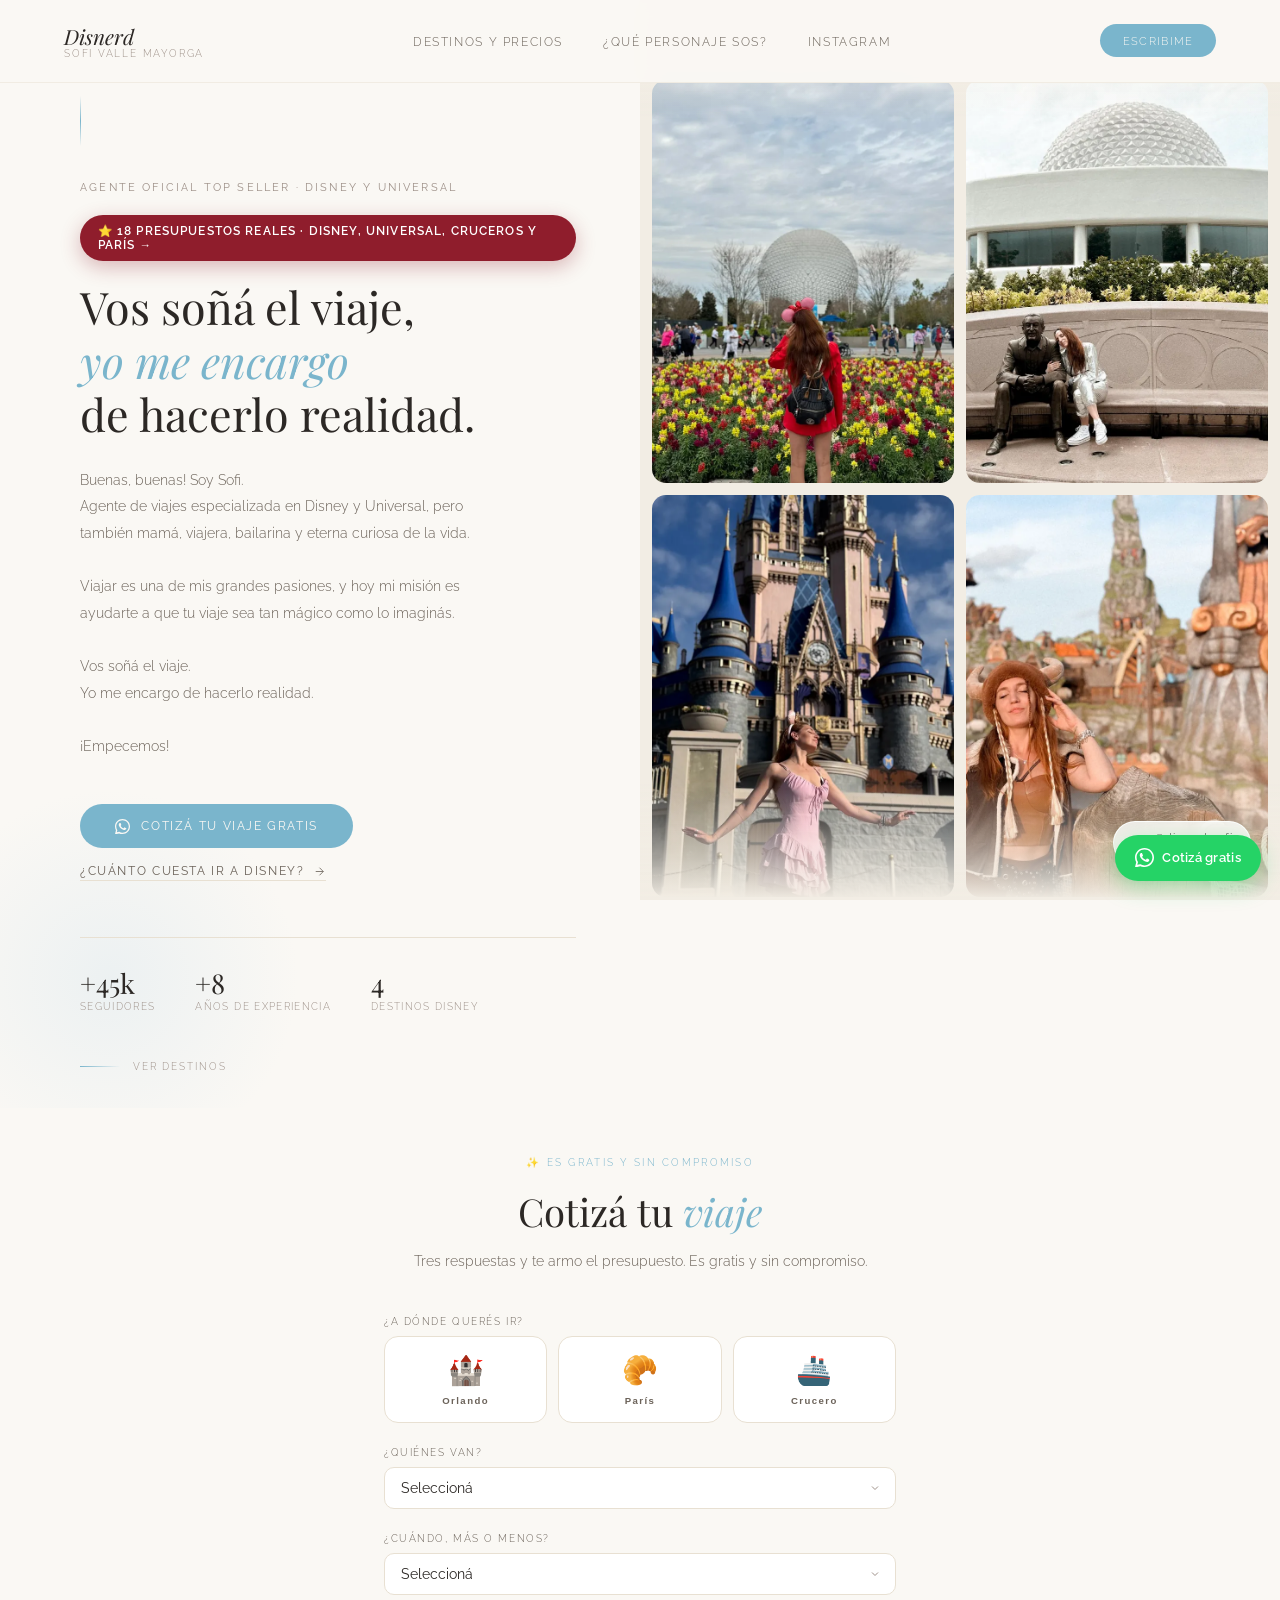
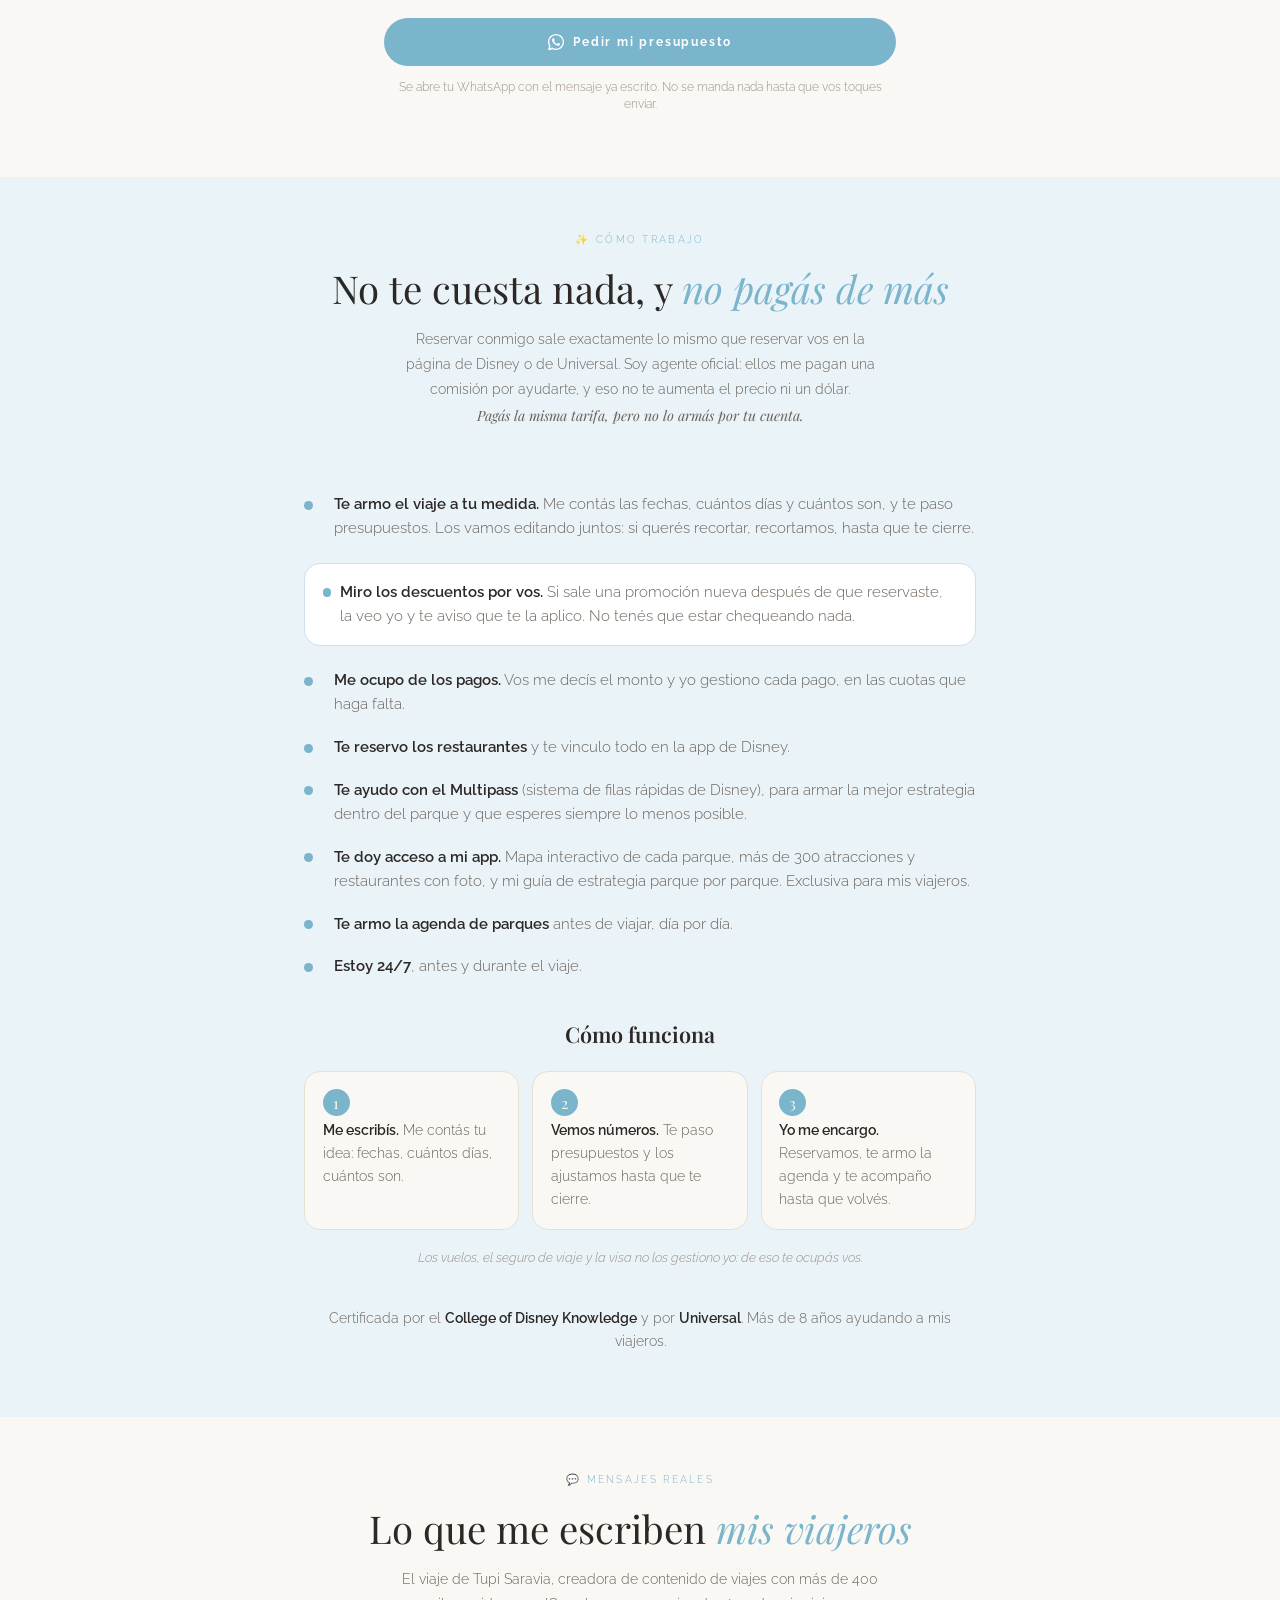
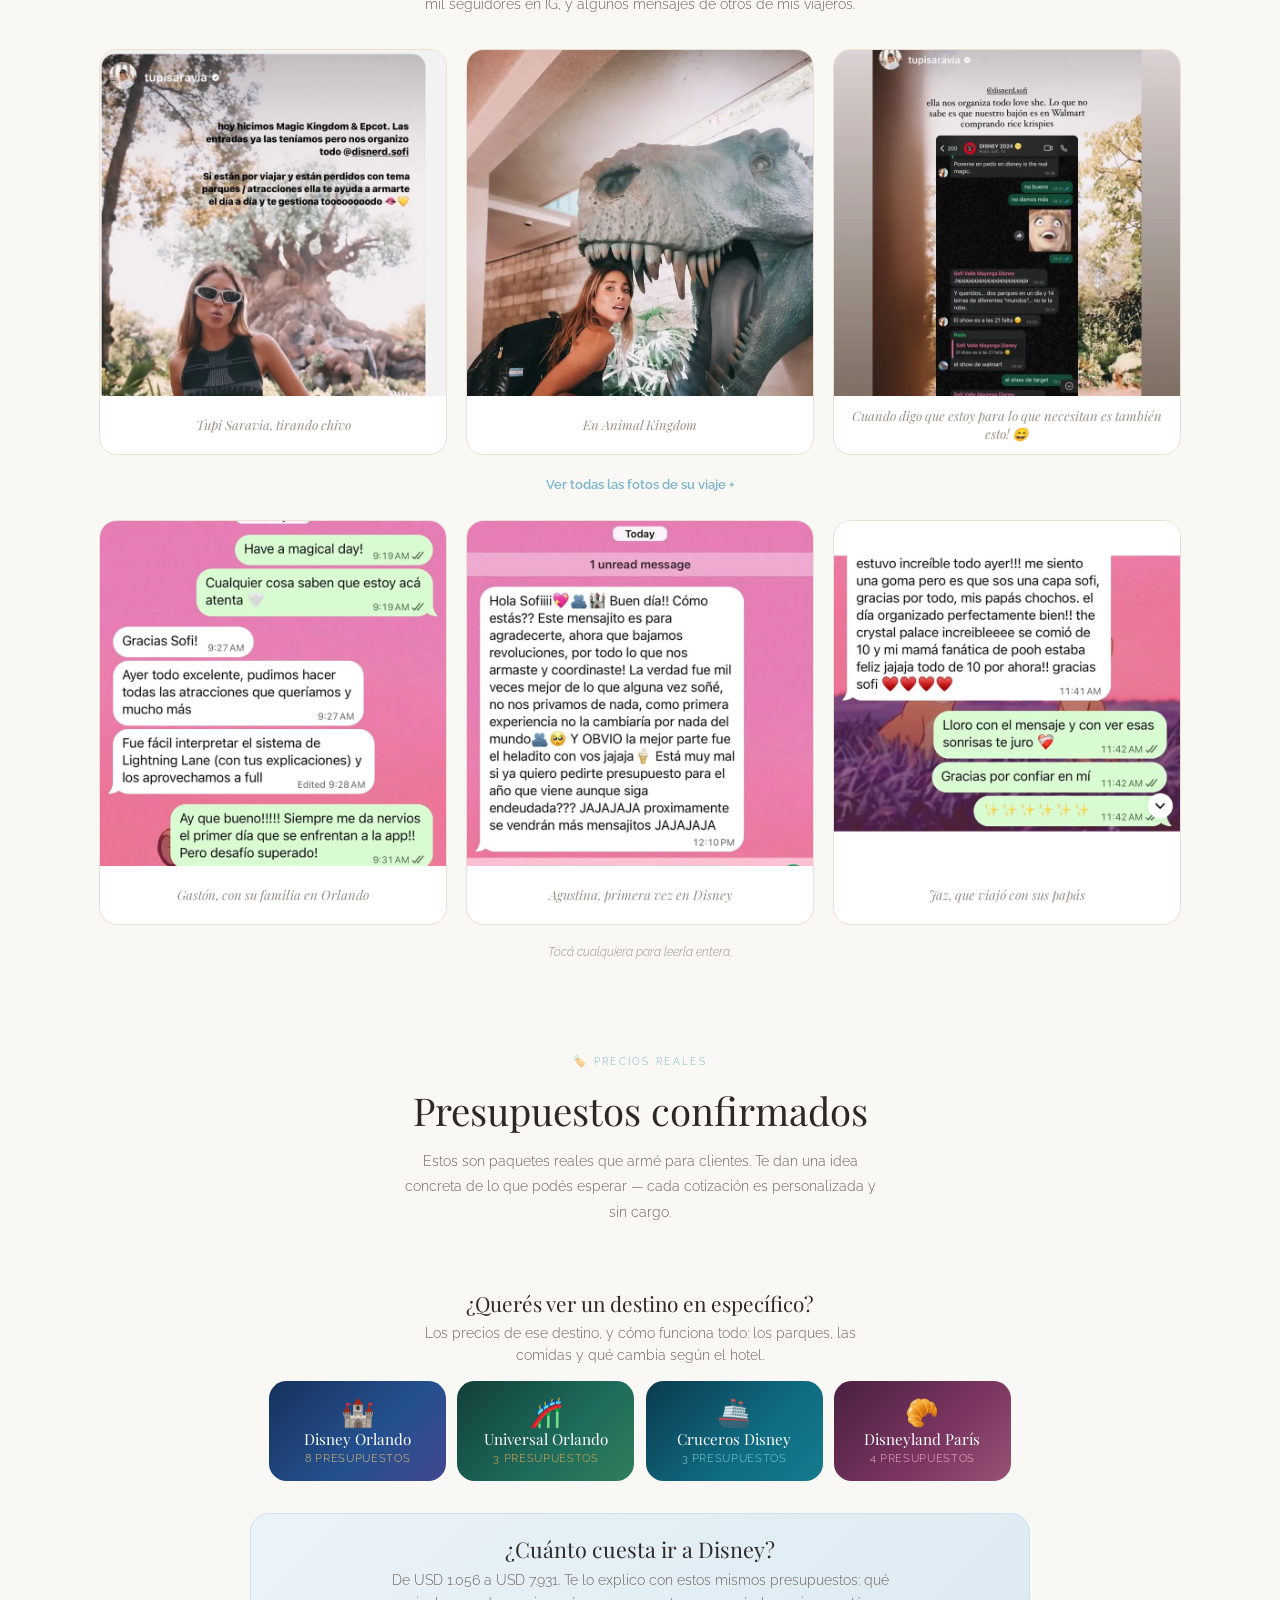
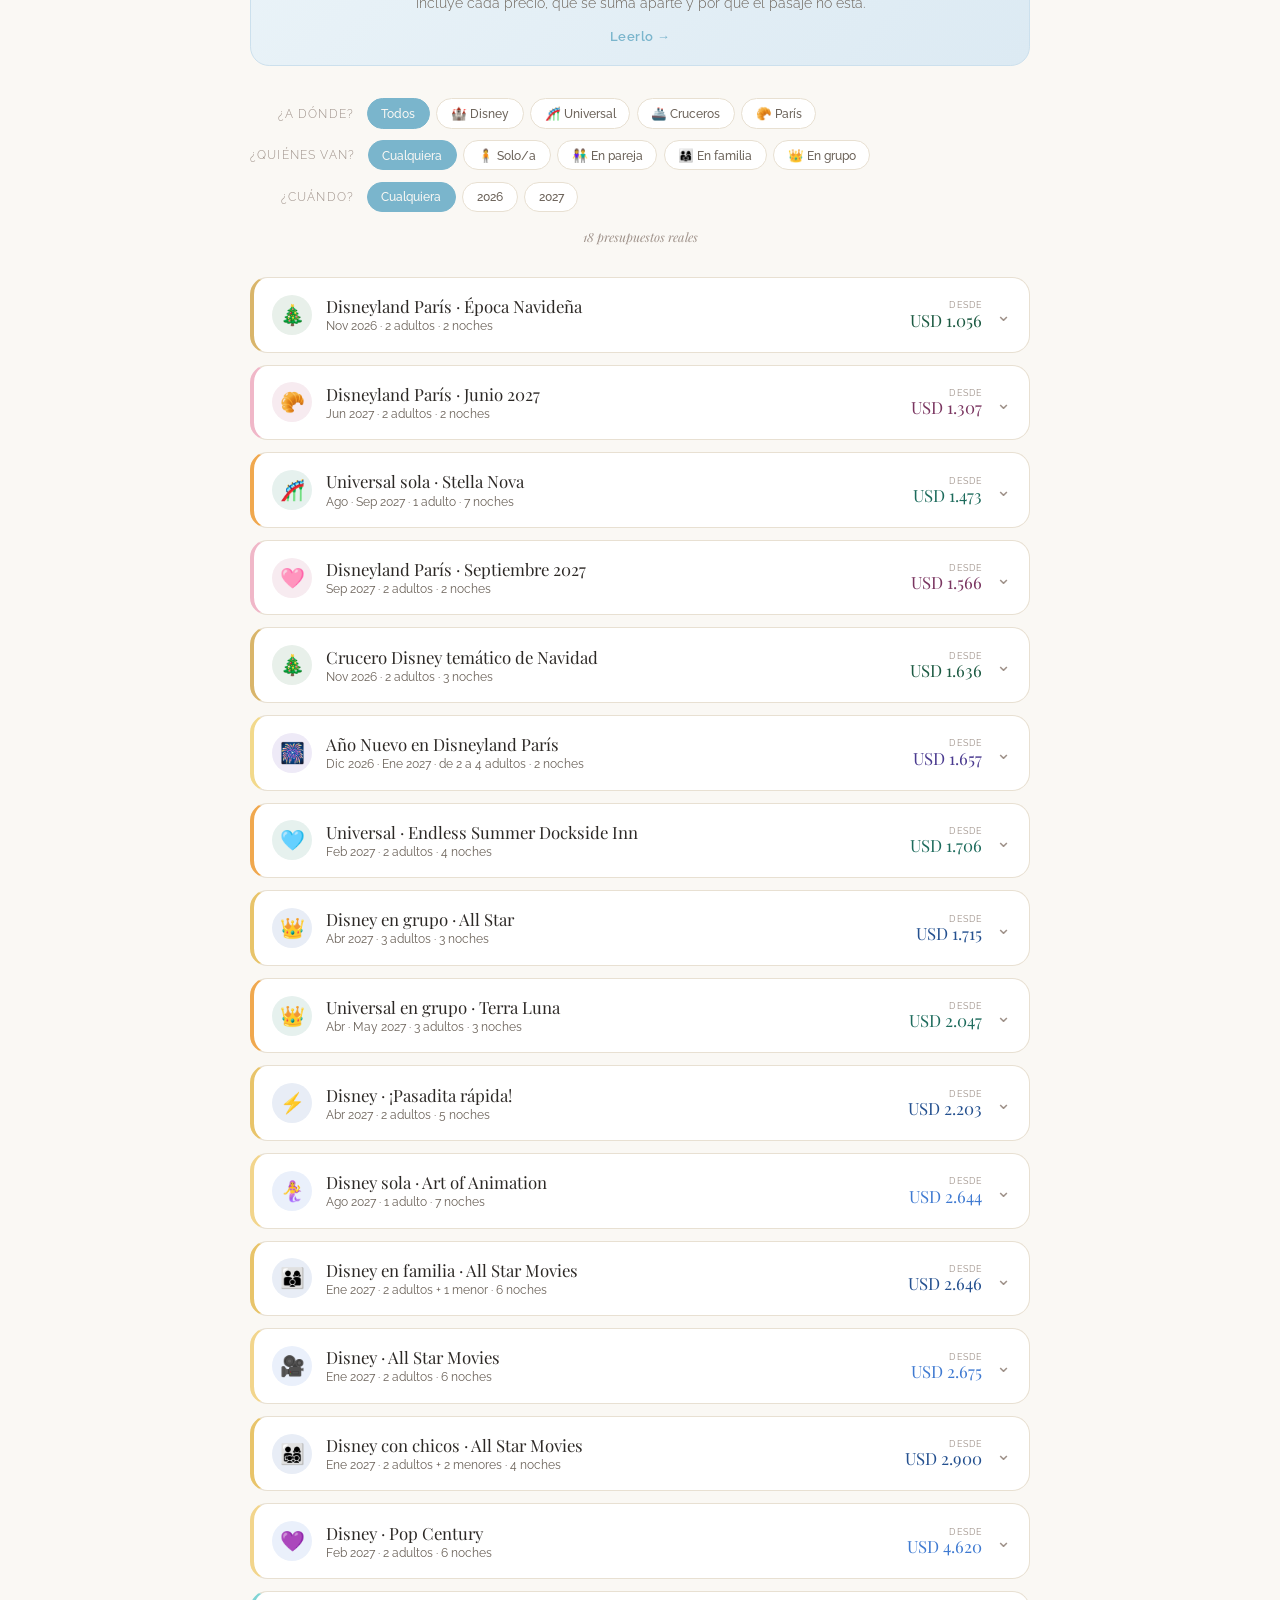
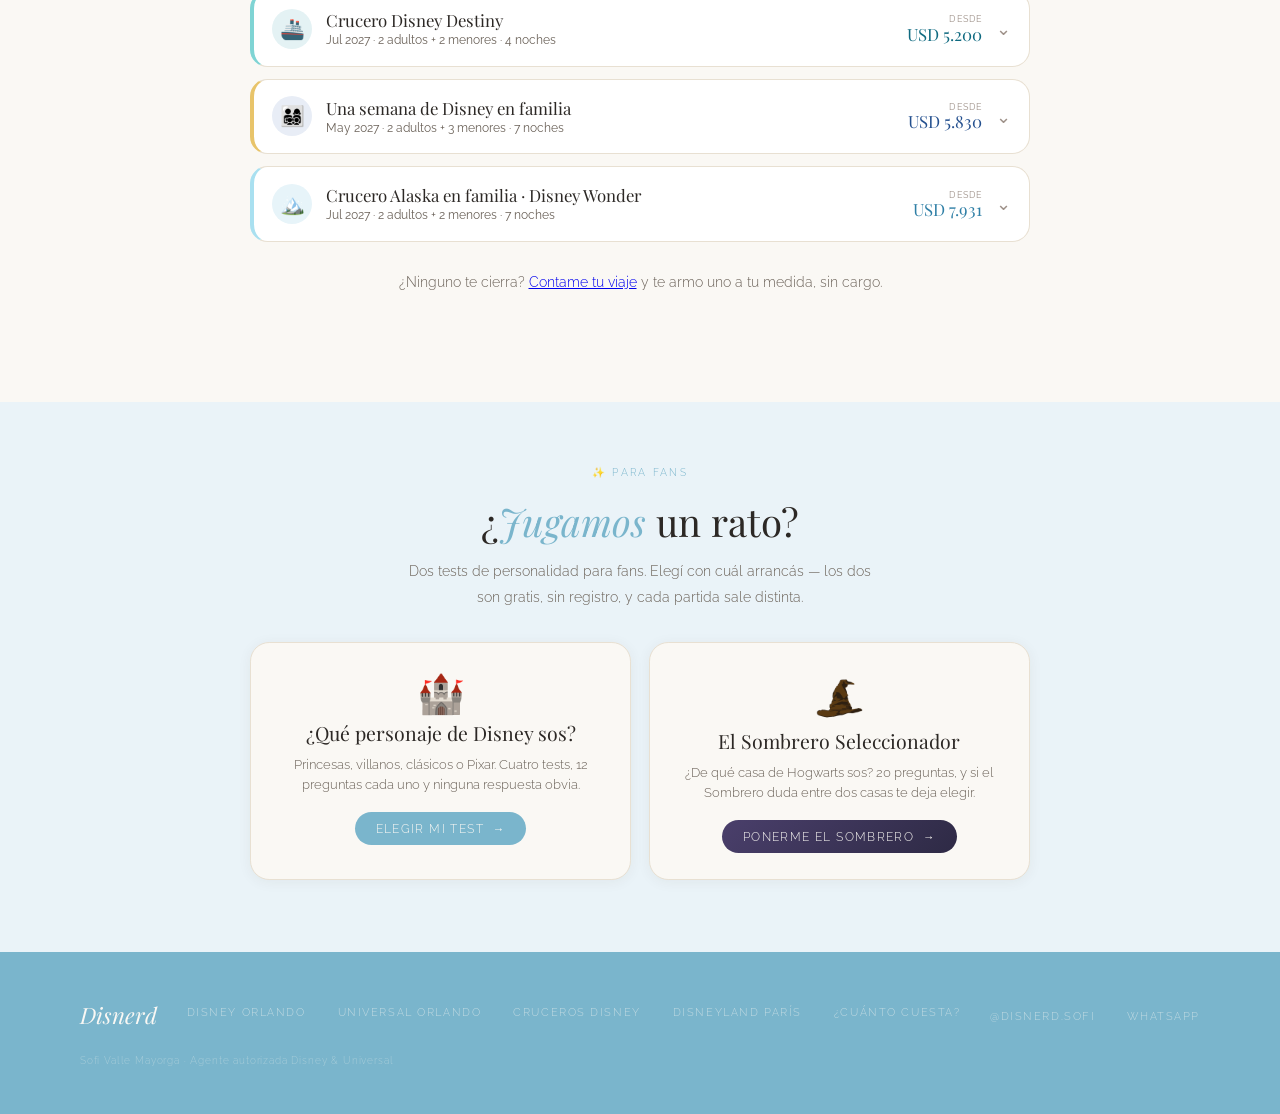
==== index.html @ 154e20b4 "El subtitulo, con el texto de Fer Fer: "El viaje de Tupi Saravia, creadora de contenido de viajes co" ====
<!DOCTYPE html>
<html lang="es">
<head>
  <!-- Google tag (gtag.js) — Google Ads + GA4 -->
  <script async src="https://www.googletagmanager.com/gtag/js?id=AW-18025415639"></script>
  <script>
    window.dataLayer = window.dataLayer || [];
    function gtag(){dataLayer.push(arguments);}
    gtag('js', new Date());
    gtag('config', 'AW-18025415639');

    /* GA4 — propiedad disnerd.com.ar (el mismo ID va en personaje/index.html) */
    gtag('config', 'G-FP7MM2R3B7');
  </script>
  <meta charset="UTF-8"/>
  <meta name="viewport" content="width=device-width, initial-scale=1.0"/>
  <title>Agente de viajes especializada en Disney y Universal · Disnerd</title>
<link rel="icon" href="/favicon.ico" sizes="any">
  <link rel="icon" type="image/png" sizes="192x192" href="/favicon-192.png">
<link rel="apple-touch-icon" href="/apple-touch-icon.png">
  <link rel="canonical" href="https://disnerd.com.ar/">
  <meta name="description" content="Agente oficial top seller Disney y Universal. Armo tu viaje a Orlando, California, París o un crucero, desde cualquier país. Asesoramiento 100% gratis."/>
  <meta name="keywords" content="agente de viajes disney, paquetes disney orlando, viaje disney, disneyland paris, cruceros disney, agente disney argentina, viaje universal orlando, cotizar disney"/>
  <meta name="robots" content="index, follow"/>
  <meta name="author" content="Sofi Valle Mayorga"/>

  <!-- Google Search Console verification -->
  <meta name="google-site-verification" content="vF_h2UfWq5owrgL-rPdIGduNCmm-7rFkxV6llneegAA"/>

  <!-- Open Graph (WhatsApp, Facebook, Instagram, etc.) -->
  <meta property="og:title" content="Agente de viajes especializada en Disney y Universal · Disnerd"/>
  <meta property="og:description" content="Agente oficial top seller Disney y Universal. Armo tu viaje a Orlando, California, París o un crucero, desde cualquier país. Asesoramiento 100% gratis."/>
  <meta property="og:url" content="https://disnerd.com.ar"/>
  <meta property="og:type" content="website"/>
  <meta property="og:site_name" content="Disnerd"/>
  <meta property="og:image" content="https://disnerd.com.ar/og/og-home.jpg"/>
  <meta property="og:image:width" content="1200"/>
  <meta property="og:image:height" content="630"/>
  <meta property="og:image:type" content="image/jpeg"/>

  <!-- Twitter/X Card -->
  <meta name="twitter:card" content="summary_large_image"/>
  <meta name="twitter:title" content="Agente de viajes especializada en Disney y Universal · Disnerd"/>
  <meta name="twitter:description" content="Agente oficial top seller en Disney, Universal y Cruceros. Orlando, California, París y cruceros."/>
  <meta name="twitter:image" content="https://disnerd.com.ar/og/og-home.jpg"/>

  <link rel="stylesheet" href="/wa-flotante.css"/>
  <link rel="stylesheet" href="/presupuestos.css"/>
  <link rel="stylesheet" href="/comotrabajo.css"/>
  <link rel="stylesheet" href="/formulario.css"/>
  <link href="https://fonts.googleapis.com/css2?family=Playfair+Display:ital,wght@0,300;0,400;1,300;1,400&family=Raleway:wght@300;400;500&display=swap" rel="stylesheet"/>

  <!-- Datos estructurados: le explican a Google qué es esta página -->
  <script type="application/ld+json">
  {
    "@context": "https://schema.org",
    "@type": "TravelAgency",
    "name": "Disnerd · Sofi Valle Mayorga",
    "url": "https://disnerd.com.ar",
    "image": "https://disnerd.com.ar/og/og-home.jpg",
    "description": "Agente de viajes especializada en Disney, Universal y cruceros. Arma viajes a Orlando, California, Disneyland París y cruceros Disney para viajeros de toda Latinoamérica y España.",
    "priceRange": "$$",
    "knowsLanguage": ["es", "en"],
    "areaServed": [
      { "@type": "Country", "name": "Argentina" },
      { "@type": "Country", "name": "Chile" },
      { "@type": "Country", "name": "Uruguay" },
      { "@type": "Country", "name": "Paraguay" },
      { "@type": "Country", "name": "Bolivia" },
      { "@type": "Country", "name": "Perú" },
      { "@type": "Country", "name": "Colombia" },
      { "@type": "Country", "name": "Ecuador" },
      { "@type": "Country", "name": "México" },
      { "@type": "Country", "name": "España" }
    ],
    "sameAs": ["https://instagram.com/disnerd.sofi"],
    "contactPoint": {
      "@type": "ContactPoint",
      "contactType": "reservas",
      "telephone": "+54 9 11 3292-4274",
      "availableLanguage": ["es", "en"]
    },
    "makesOffer": [
      { "@type": "Offer", "itemOffered": { "@type": "Service", "name": "Viajes a Walt Disney World Orlando" } },
      { "@type": "Offer", "itemOffered": { "@type": "Service", "name": "Viajes a Disneyland California" } },
      { "@type": "Offer", "itemOffered": { "@type": "Service", "name": "Viajes a Disneyland París" } },
      { "@type": "Offer", "itemOffered": { "@type": "Service", "name": "Viajes a Universal Orlando" } },
      { "@type": "Offer", "itemOffered": { "@type": "Service", "name": "Cruceros Disney" } }
    ]
  }
  </script>
  <style>
    *, *::before, *::after { margin: 0; padding: 0; box-sizing: border-box; }

    :root {
      --ivory:     #faf8f4;
      --cream:     #f2ede4;
      --warm:      #e8e0d2;
      --sky-pale:  #eaf3f8;
      --sky-mid:   #cce0ed;
      --sky-soft:  #7ab5cc;
      --text:      #2c2825;
      --text-mid:  #6b6259;
      --text-soft: #9e9189;
      --gold:      #b8a082;
    }

    html, body {
      background: var(--ivory);
      color: var(--text);
      font-family: 'Raleway', sans-serif;
      font-weight: 300;
      overflow-x: hidden;
    }

    /* ── NAV ── */
    nav {
      position: fixed;
      top: 0; left: 0; right: 0;
      z-index: 100;
      display: flex;
      justify-content: space-between;
      align-items: center;
      padding: 1.4rem 4rem;
      background: rgba(250,248,244,0.94);
      backdrop-filter: blur(10px);
      border-bottom: 1px solid rgba(232,224,210,0.5);
    }
    .nav-logo {
      font-family: 'Playfair Display', serif;
      font-style: italic;
      font-size: 1.3rem;
      font-weight: 300;
      color: var(--text);
    }
    .nav-logo span {
      font-style: normal;
      font-family: 'Raleway', sans-serif;
      font-size: 0.62rem;
      letter-spacing: 0.18em;
      text-transform: uppercase;
      color: var(--text-soft);
      display: block;
      margin-top: -2px;
    }
    .nav-links { display: flex; gap: 2.5rem; list-style: none; }
    .nav-links a {
      font-size: 0.72rem;
      letter-spacing: 0.14em;
      text-transform: uppercase;
      color: var(--text-mid);
      text-decoration: none;
      transition: color 0.3s;
    }
    .nav-links a:hover { color: var(--text); }
    .nav-cta {
      font-size: 0.7rem;
      letter-spacing: 0.12em;
      text-transform: uppercase;
      color: var(--ivory);
      background: var(--sky-soft);
      text-decoration: none;
      padding: 0.6rem 1.4rem;
      border-radius: 100px;
      transition: background 0.3s;
    }
    .nav-cta:hover { background: var(--sky-mid); }

    /* Acceso a los juegos: solo en celular, donde el menú de arriba no se ve */
    .nav-acciones { display: flex; align-items: center; gap: 0.5rem; }
    .nav-juego {
      display: none;
      font-size: 0.7rem;
      letter-spacing: 0.12em;
      text-transform: uppercase;
      color: var(--sky-soft);
      background: transparent;
      border: 1px solid var(--sky-mid);
      text-decoration: none;
      padding: 0.55rem 0.9rem;
      border-radius: 100px;
      white-space: nowrap;
      transition: background 0.3s, color 0.3s;
    }
    .nav-juego:active { background: var(--sky-pale); }


    /* Elegir juego */
    .juegos-grid {
      display: grid;
      grid-template-columns: repeat(2, 1fr);
      gap: 1.1rem;
      max-width: 780px;
      margin: 0 auto;
    }
    .juego-card {
      display: flex;
      flex-direction: column;
      align-items: center;
      text-align: center;
      gap: 0.55rem;
      background: var(--ivory);
      border: 1px solid var(--warm);
      border-radius: 1.2rem;
      padding: 2rem 1.5rem 1.6rem;
      text-decoration: none;
      color: var(--text);
      box-shadow: 0 2px 14px rgba(60,50,40,0.06);
      transition: transform 0.15s, box-shadow 0.25s;
    }
    .juego-card:hover { transform: translateY(-3px); box-shadow: 0 8px 24px rgba(60,50,40,0.12); }
    .juego-card:active { transform: scale(0.99); }
    .jc-emoji { font-size: 2.4rem; line-height: 1; }
    img.jc-emoji { width: 2.9rem; height: 2.9rem; }
    .jc-tit { font-family: 'Playfair Display', serif; font-size: 1.22rem; font-weight: 400; line-height: 1.2; }
    .jc-sub { font-size: 0.82rem; line-height: 1.55; color: var(--text-mid); }
    .jc-cta {
      margin-top: 0.5rem;
      font-size: 0.72rem;
      letter-spacing: 0.12em;
      text-transform: uppercase;
      color: var(--ivory);
      background: var(--sky-soft);
      padding: 0.6rem 1.3rem;
      border-radius: 100px;
    }
    .juego-card-hp .jc-cta { background: linear-gradient(135deg, #4a3f6b, #2e2a45); }

    /* ── HERO ── */
    .hero {
      display: grid;
      grid-template-columns: 1fr 1fr;
      min-height: 100vh;
      overflow: hidden;
    }

    .hero-left {
      display: flex;
      flex-direction: column;
      justify-content: center;
      padding: 6rem 4rem 6rem 5rem;
      position: relative;
    }

    /* Sky blue blob bottom left */
    .blob-left {
      position: absolute;
      width: 380px; height: 380px;
      border-radius: 50%;
      background: radial-gradient(circle, rgba(204,224,237,0.3) 0%, transparent 70%);
      bottom: -60px; left: -80px;
      pointer-events: none;
      animation: floatBlob 10s ease-in-out infinite;
    }
    @keyframes floatBlob {
      0%,100% { transform: scale(1) translate(0,0); }
      50%      { transform: scale(1.06) translate(10px,-10px); }
    }

    .deco-line {
      width: 1px; height: 50px;
      background: linear-gradient(to bottom, transparent, var(--sky-soft), transparent);
      margin-bottom: 2.2rem;
      animation: fadeUp 0.7s ease both;
    }

    .eyebrow {
      font-size: 0.68rem;
      font-weight: 400;
      letter-spacing: 0.2em;
      text-transform: uppercase;
      color: var(--text-soft);
      margin-bottom: 1.3rem;
      animation: fadeUp 0.8s 0.1s ease both;
    }

    .hero-title {
      font-family: 'Playfair Display', serif;
      font-size: clamp(2.4rem, 3.5vw, 3.7rem);
      font-weight: 300;
      line-height: 1.2;
      color: var(--text);
      margin-bottom: 1.6rem;
      animation: fadeUp 0.9s 0.15s ease both;
    }
    .hero-title em {
      font-style: italic;
      color: var(--sky-soft);
    }

    .hero-body {
      font-size: 0.9rem;
      line-height: 1.85;
      color: var(--text-mid);
      max-width: 400px;
      margin-bottom: 2.8rem;
      animation: fadeUp 1s 0.2s ease both;
    }

    .cta-group {
      display: flex;
      flex-direction: column;
      gap: 1rem;
      align-items: flex-start;
      animation: fadeUp 1s 0.3s ease both;
    }

    .btn-wa {
      display: inline-flex;
      align-items: center;
      gap: 0.7rem;
      background: var(--sky-soft);
      color: var(--ivory);
      font-family: 'Raleway', sans-serif;
      font-size: 0.72rem;
      font-weight: 400;
      letter-spacing: 0.14em;
      text-transform: uppercase;
      text-decoration: none;
      padding: 0.9rem 2.2rem;
      border-radius: 100px;
      transition: background 0.3s, transform 0.2s;
    }
    .btn-wa:hover { background: var(--sky-mid); transform: translateX(3px); }

    .btn-link {
      display: inline-flex;
      align-items: center;
      gap: 0.5rem;
      font-size: 0.72rem;
      font-weight: 400;
      letter-spacing: 0.14em;
      text-transform: uppercase;
      color: var(--text-mid);
      text-decoration: none;
      border-bottom: 1px solid var(--warm);
      padding-bottom: 2px;
      transition: color 0.3s, border-color 0.3s;
    }
    .btn-link:hover { color: var(--text); border-color: var(--sky-soft); }

    .stats {
      display: flex;
      gap: 2.5rem;
      margin-top: 3.5rem;
      padding-top: 2rem;
      border-top: 1px solid var(--warm);
      animation: fadeUp 1s 0.4s ease both;
    }
    .stat-num {
      font-family: 'Playfair Display', serif;
      font-size: 1.7rem;
      font-weight: 300;
      color: var(--text);
      line-height: 1;
    }
    .stat-label {
      font-size: 0.6rem;
      letter-spacing: 0.14em;
      text-transform: uppercase;
      color: var(--text-soft);
      margin-top: 0.2rem;
    }

    /* ── HERO RIGHT — Photo columns ── */
    .hero-right {
      position: relative;
      overflow: hidden;
      background: var(--cream);
      display: flex;
      gap: 12px;
      padding: 12px;
      padding-top: 80px; /* account for nav */
      height: 100vh;
      max-height: 100vh;
    }

    /* Fade masks top & bottom */
    .hero-right::before,
    .hero-right::after {
      content: '';
      position: absolute;
      left: 0; right: 0;
      height: 120px;
      z-index: 2;
      pointer-events: none;
    }
    .hero-right::before { top: 0;    background: linear-gradient(to bottom, var(--cream), transparent); }
    .hero-right::after  { bottom: 0; background: linear-gradient(to top,   var(--cream), transparent); }

    .photo-col {
      flex: 1;
      display: flex;
      flex-direction: column;
      gap: 12px;
      will-change: transform;
      min-width: 0;
    }

    /* Col A scrolls up, Col B scrolls down */
    .photo-col-a { animation: scrollUp   28s linear infinite; }
    .photo-col-b { animation: scrollDown 28s linear infinite; }

    @keyframes scrollUp {
      from { transform: translateY(0); }
      to   { transform: translateY(-50%); }
    }
    @keyframes scrollDown {
      from { transform: translateY(-50%); }
      to   { transform: translateY(0); }
    }

    .photo-col img {
      width: 100%;
      border-radius: 14px;
      object-fit: cover;
      display: block;
      aspect-ratio: 3/4;
      background: var(--warm); /* shows while loading */
    }

    /* IG badge */
    .ig-badge {
      position: absolute;
      bottom: 2.2rem; right: 1.8rem;
      display: flex; align-items: center; gap: 0.55rem;
      background: rgba(255,255,255,0.82);
      backdrop-filter: blur(8px);
      border: 1px solid rgba(255,255,255,0.95);
      border-radius: 100px;
      padding: 0.55rem 1.1rem;
      text-decoration: none;
      z-index: 4;
      box-shadow: 0 4px 20px rgba(44,40,37,0.08);
      transition: transform 0.2s;
    }
    .ig-badge:hover { transform: translateY(-2px); }
    .ig-text  { font-size:0.68rem; letter-spacing:0.08em; color:var(--text); }
    .ig-sub   { font-size:0.58rem; color:var(--text-soft); }

    /* Scroll hint */
    .scroll-hint {
      position: absolute;
      bottom: 2.2rem; left: 5rem;
      display: flex; align-items: center; gap: 0.8rem;
      animation: fadeUp 1s 0.6s ease both;
    }
    .scroll-line { width:40px;height:1px; background:linear-gradient(to right,var(--sky-soft),transparent); }
    .scroll-text { font-size:0.6rem;letter-spacing:0.2em;text-transform:uppercase;color:var(--text-soft); }

    @keyframes fadeUp {
      from { opacity:0; transform:translateY(14px); }
      to   { opacity:1; transform:translateY(0); }
    }

    /* ══════════════════════════════════
       PRICING SECTION
    ══════════════════════════════════ */
    .pricing-section {
      background: var(--ivory);
      padding: 7rem 5rem;
    }

    .section-header {
      text-align: center;
      margin-bottom: 4rem;
    }
    .section-tag {
      font-size: 0.65rem;
      letter-spacing: 0.22em;
      text-transform: uppercase;
      color: var(--sky-soft);
      margin-bottom: 1rem;
      display: block;
    }
    .section-title {
      font-family: 'Playfair Display', serif;
      font-size: clamp(1.8rem, 3vw, 2.6rem);
      font-weight: 300;
      color: var(--text);
      margin-bottom: 0.8rem;
    }
    .section-title em { font-style: italic; }
    .section-body {
      font-size: 0.88rem;
      line-height: 1.8;
      color: var(--text-mid);
      max-width: 480px;
      margin: 0 auto;
    }

    /* Category tabs */
    .cat-tabs {
      display: flex;
      justify-content: center;
      gap: 0.6rem;
      flex-wrap: wrap;
      margin-bottom: 3rem;
    }
    .cat-tab {
      font-size: 0.7rem;
      letter-spacing: 0.14em;
      text-transform: uppercase;
      color: var(--text-mid);
      background: var(--cream);
      border: 1px solid var(--warm);
      border-radius: 100px;
      padding: 0.5rem 1.3rem;
      cursor: pointer;
      transition: all 0.25s;
    }
    .cat-tab.active, .cat-tab:hover {
      background: var(--text);
      color: var(--ivory);
      border-color: var(--text);
    }

    /* Grid */
    .pricing-grid {
      display: grid;
      grid-template-columns: repeat(auto-fill, minmax(280px, 1fr));
      gap: 1.5rem;
      max-width: 1100px;
      margin: 0 auto;
    }

    .price-card {
      background: white;
      border: 1px solid var(--warm);
      border-radius: 20px;
      padding: 2rem;
      transition: transform 0.25s, box-shadow 0.25s;
      position: relative;
      overflow: hidden;
    }
    .price-card:hover {
      transform: translateY(-4px);
      box-shadow: 0 12px 40px rgba(44,40,37,0.09);
    }
    /* Sky blue top accent */
    .price-card::before {
      content: '';
      position: absolute;
      top: 0; left: 0; right: 0;
      height: 3px;
      background: linear-gradient(to right, var(--sky-pale), var(--sky-mid));
    }

    .pc-icon { font-size: 1.6rem; margin-bottom: 1rem; }
    .pc-dest {
      font-size: 0.78rem;
      letter-spacing: 0.12em;
      text-transform: uppercase;
      color: var(--sky-soft);
      margin-bottom: 0.4rem;
    }
    .pc-title {
      font-family: 'Playfair Display', serif;
      font-size: 1.1rem;
      font-weight: 400;
      color: var(--text);
      margin-bottom: 0.3rem;
    }
    .pc-desc {
      font-size: 0.8rem;
      line-height: 1.7;
      color: var(--text-mid);
      margin-bottom: 1.2rem;
    }

    .pc-divider {
      height: 1px;
      background: var(--warm);
      margin-bottom: 1.2rem;
    }

    .pc-includes {
      display: flex;
      flex-direction: column;
      gap: 0.4rem;
      margin-bottom: 1.4rem;
    }
    .pc-item {
      display: flex;
      align-items: center;
      gap: 0.5rem;
      font-size: 0.78rem;
      color: var(--text-mid);
    }
    .pc-item::before {
      content: '';
      width: 5px; height: 5px;
      border-radius: 50%;
      background: var(--sky-mid);
      flex-shrink: 0;
    }

    .pc-hotel {
      font-size: 0.78rem;
      font-weight: 400;
      color: var(--sky-soft);
      margin-bottom: 0.8rem;
    }

    .pc-price-row {
      display: flex;
      align-items: baseline;
      gap: 0.4rem;
      margin-bottom: 1.4rem;
    }
    .pc-from {
      font-size: 0.62rem;
      letter-spacing: 0.12em;
      text-transform: uppercase;
      color: var(--text-soft);
    }
    .pc-price {
      font-family: 'Playfair Display', serif;
      font-size: 1.5rem;
      font-weight: 300;
      color: var(--text);
    }
    .pc-per {
      font-size: 0.68rem;
      color: var(--text-soft);
    }

    .pc-disclaimer {
      font-size: 0.68rem;
      color: var(--text-soft);
      font-style: italic;
      line-height: 1.5;
      margin-bottom: 1.4rem;
    }

    .pc-wa-btn {
      display: flex;
      align-items: center;
      justify-content: center;
      gap: 0.6rem;
      width: 100%;
      background: var(--sky-pale);
      color: var(--text);
      font-family: 'Raleway', sans-serif;
      font-size: 0.7rem;
      font-weight: 400;
      letter-spacing: 0.12em;
      text-transform: uppercase;
      text-decoration: none;
      padding: 0.85rem;
      border-radius: 100px;
      border: 1px solid var(--sky-mid);
      transition: background 0.25s, transform 0.2s;
    }
    .pc-wa-btn:hover {
      background: var(--sky-mid);
      transform: translateX(2px);
    }

    /* ── Presupuesto DESTACADO (crucero Navidad) ── */
    .feat-link {
      display: inline-flex; align-items: center; gap: 0.5rem;
      background: #8f1d2c; color: #fff; text-decoration: none;
      font-family: 'Raleway', sans-serif; font-size: 0.72rem; font-weight: 600;
      letter-spacing: 0.1em; text-transform: uppercase;
      padding: 0.55rem 1.1rem; border-radius: 100px; margin-bottom: 1.2rem;
      box-shadow: 0 6px 20px rgba(143,29,44,0.3);
      animation: featPulse 2.2s ease-in-out infinite;
    }
    .feat-link:hover { background: #a82336; }
    @keyframes featPulse {
      0%,100% { box-shadow: 0 6px 20px rgba(143,29,44,0.3); }
      50%     { box-shadow: 0 6px 28px rgba(143,29,44,0.55); }
    }
    .feat-wrap { max-width: 1100px; margin: 0 auto 3.5rem; scroll-margin-top: 90px; }
    .feat-card {
      position: relative; overflow: hidden;
      background: linear-gradient(135deg, #123d2e 0%, #1c5a42 55%, #8f1d2c 140%);
      color: #fff; border-radius: 24px; padding: 2.4rem 2.4rem 2rem;
      border: 2px solid #d9b56a;
      box-shadow: 0 18px 50px rgba(18,61,46,0.28);
    }
    .feat-card::after {
      content: '✦ ❄ ✦ ❄ ✦ ❄ ✦'; position: absolute; top: 1rem; right: -1rem;
      font-size: 1.4rem; letter-spacing: 0.6rem; color: rgba(255,255,255,0.12);
      transform: rotate(8deg); pointer-events: none;
    }
    .feat-badge {
      display: inline-block; background: #d9b56a; color: #123d2e;
      font-size: 0.68rem; font-weight: 700; letter-spacing: 0.16em; text-transform: uppercase;
      padding: 0.35rem 0.9rem; border-radius: 100px; margin-bottom: 1rem;
    }
    .feat-title {
      font-family: 'Playfair Display', serif; font-size: 2.2rem; font-weight: 400;
      line-height: 1.15; margin-bottom: 0.8rem;
    }
    .feat-title em { color: #f1d38f; }
    .feat-meta { display: flex; flex-wrap: wrap; gap: 0.5rem 1.4rem; font-size: 0.9rem; margin-bottom: 1.6rem; opacity: 0.95; }
    .feat-grid { display: grid; grid-template-columns: 1fr 1.3fr; gap: 1.6rem; align-items: start; }
    .feat-box { background: rgba(255,255,255,0.08); border: 1px solid rgba(255,255,255,0.18); border-radius: 16px; padding: 1.2rem 1.3rem; }
    .feat-box h4 { font-size: 0.72rem; letter-spacing: 0.14em; text-transform: uppercase; color: #f1d38f; font-weight: 600; margin-bottom: 0.8rem; }
    .feat-day { font-size: 0.88rem; padding: 0.35rem 0; border-bottom: 1px dashed rgba(255,255,255,0.15); }
    .feat-day:last-child { border-bottom: none; }
    .feat-day b { color: #f1d38f; font-weight: 600; margin-right: 0.4rem; }
    .feat-cabins { display: grid; grid-template-columns: repeat(3, 1fr); gap: 0.7rem; }
    .feat-cabin { background: #fff; color: var(--text); border-radius: 14px; padding: 1rem 0.8rem; text-align: center; }
    .feat-cabin .fc-name { font-size: 0.78rem; font-weight: 600; letter-spacing: 0.06em; text-transform: uppercase; }
    .feat-cabin .fc-sub { font-size: 0.7rem; color: var(--text-soft); margin-bottom: 0.5rem; }
    .feat-cabin .fc-price { font-family: 'Playfair Display', serif; font-size: 1.5rem; color: #8f1d2c; }
    .feat-note { font-size: 0.8rem; margin-top: 0.9rem; line-height: 1.55; opacity: 0.95; }
    .feat-note strong { color: #f1d38f; }
    .feat-cta {
      display: inline-flex; align-items: center; justify-content: center; gap: 0.6rem;
      margin-top: 1.6rem; background: #d9b56a; color: #123d2e; text-decoration: none;
      font-size: 0.78rem; font-weight: 700; letter-spacing: 0.12em; text-transform: uppercase;
      padding: 0.95rem 1.8rem; border-radius: 100px; transition: transform 0.2s, background 0.2s;
    }
    .feat-cta:hover { background: #f1d38f; transform: translateY(-2px); }
    @media (max-width: 768px) {
      .feat-card { padding: 1.8rem 1.2rem 1.5rem; border-radius: 20px; }
      .feat-title { font-size: 1.7rem; }
      .feat-grid { grid-template-columns: 1fr; }
      .feat-cabins { grid-template-columns: 1fr; }
      .feat-cabin { display: flex; align-items: center; justify-content: space-between; text-align: left; padding: 0.8rem 1rem; }
      .feat-cabin .fc-sub { margin-bottom: 0; }
      .feat-cta { width: 100%; }
    }

    .feat-head {
      text-align: center; font-family: 'Playfair Display', serif; font-size: 1.6rem;
      color: #8f1d2c; margin-bottom: 1.4rem;
    }
    .feat-duo { display: grid; grid-template-columns: 1fr 1fr; gap: 1.5rem; margin-top: 1.5rem; }
    .feat-disney {
      background: linear-gradient(135deg, #16325c 0%, #24508f 60%, #5a3f8f 130%);
      box-shadow: 0 18px 50px rgba(22,50,92,0.28);
      display: flex; flex-direction: column; gap: 0;
    }
    .feat-disney .feat-box { margin-bottom: 1rem; }
    .feat-disney .feat-badge { align-self: flex-start; }
    .feat-disney::after { content: "✦ ✧ ✦ ✧ ✦ ✧ ✦"; }
    .feat-title-sm { font-size: 1.8rem; }
    .feat-promo {
      background: rgba(217,181,106,0.18); border: 1px dashed #d9b56a; color: #f1d38f;
      border-radius: 12px; padding: 0.6rem 0.9rem; font-size: 0.8rem; margin-bottom: 1rem;
    }
    .feat-bigprice { display: flex; flex-direction: column; margin-bottom: 1rem; }
    .feat-bigprice span { font-family: 'Playfair Display', serif; font-size: 2.6rem; color: #fff; line-height: 1.1; }
    .feat-bigprice small { font-size: 0.75rem; opacity: 0.85; }
    .feat-cabins-2 { grid-template-columns: 1fr 1fr; }
    .feat-disney .feat-cta { margin-top: auto; align-self: flex-start; }
    .feat-disney .feat-day { font-size: 0.84rem; }
    @media (max-width: 900px) { .feat-duo { grid-template-columns: 1fr; } }
    @media (max-width: 768px) {
      .feat-head { font-size: 1.3rem; }
      .feat-title-sm { font-size: 1.5rem; }
      .feat-bigprice span { font-size: 2.2rem; }
      .feat-cabins-2 { grid-template-columns: 1fr; }
      .feat-disney .feat-cta { align-self: stretch; }
    }

    .feat-ocean {
      background: linear-gradient(135deg, #0b3a4f 0%, #0f6a80 60%, #1b8a9a 120%);
      box-shadow: 0 18px 50px rgba(11,58,79,0.28);
    }
    .feat-ocean::after { content: "〰 ⚓ 〰 ⚓ 〰"; }
    .feat-ocean .fc-price { color: #0b3a4f; }

    .feat-combo {
      background: linear-gradient(135deg, #3b1f5c 0%, #4a3a8f 55%, #2a6f9a 120%);
      box-shadow: 0 18px 50px rgba(59,31,92,0.28);
    }
    .feat-combo::after { content: "✦ 💜 ✦ 🩵 ✦"; }
    .feat-combo .fc-price { color: #3b1f5c; }
    .feat-grid-eq { grid-template-columns: 1fr 1fr; }
    @media (max-width: 768px) { .feat-grid-eq { grid-template-columns: 1fr; } }

    .feat-paris { background: linear-gradient(135deg, #5c1f3f 0%, #8f3a6a 60%, #c07a9a 130%); box-shadow: 0 18px 50px rgba(92,31,63,0.28); }
    .feat-paris::after { content: "✦ ✧ ✦ ✧ ✦ ✧ ✦"; }
    .feat-paris .fc-price { color: #5c1f3f; }
    .feat-universal { background: linear-gradient(135deg, #0f2f3a 0%, #1f5a6e 60%, #3d8fa8 130%); box-shadow: 0 18px 50px rgba(15,47,58,0.28); }
    .feat-universal .fc-price { color: #0f2f3a; }
    .feat-cabins-1 { grid-template-columns: 1fr; }
    .feat-cabins-1 .feat-cabin { display: flex; align-items: center; justify-content: space-between; text-align: left; padding: 0.7rem 1rem; }
    .feat-cabins-1 .fc-sub { margin-bottom: 0; }

    /* Desplegable */
    .pc-extra {
      display: none;
      margin-top: 0;
    }
    .pc-extra.open {
      display: block;
    }
    .pc-toggle {
      background: none;
      border: none;
      cursor: pointer;
      font-family: 'Raleway', sans-serif;
      font-size: 0.68rem;
      font-weight: 400;
      letter-spacing: 0.12em;
      text-transform: uppercase;
      color: var(--sky-soft);
      display: flex;
      align-items: center;
      gap: 0.4rem;
      padding: 0.6rem 0 1rem;
      width: 100%;
      transition: color 0.2s;
    }
    .pc-toggle:hover { color: var(--text-mid); }
    .pc-toggle svg { transition: transform 0.3s; }
    .pc-toggle.open svg { transform: rotate(180deg); }

    /* ── FOOTER STRIP ── */
    .footer-strip {
      background: var(--sky-soft);
      color: var(--ivory);
      padding: 3rem 5rem;
      display: flex;
      justify-content: space-between;
      align-items: center;
      flex-wrap: wrap;
      gap: 1.5rem;
    }
    .footer-logo {
      font-family: 'Playfair Display', serif;
      font-style: italic;
      font-size: 1.4rem;
      font-weight: 300;
    }
    .footer-links {
      display: flex;
      gap: 2rem;
      list-style: none;
    }
    .footer-links a {
      font-size: 0.7rem;
      letter-spacing: 0.14em;
      text-transform: uppercase;
      color: rgba(250,248,244,0.55);
      text-decoration: none;
      transition: color 0.3s;
    }
    .footer-links a:hover { color: var(--ivory); }
    .footer-copy {
      font-size: 0.65rem;
      color: rgba(250,248,244,0.35);
      letter-spacing: 0.08em;
    }

    /* ── RESPONSIVE ── */
    @media (max-width: 768px) {
      .hero { grid-template-columns: 1fr; }
      .hero-right { height: 50vh; order: -1; padding: 8px; padding-top: 8px; }
      .hero-left  { padding: 3rem 1.5rem 4rem; }
      nav { padding: 1.1rem 1.1rem; }
      .nav-links { display: none; }
      .nav-juego { display: inline-flex; }
      .nav-logo { font-size: 1.15rem; }
      /* con los dos botones no entra "Sofi Valle Mayorga" sin partirse en varias
         líneas y agrandar la barra; el nombre igual aparece en el hero y en el pie */
      .nav-logo span { display: none; }
      .nav-cta { padding: 0.55rem 1rem; }
      .juegos-grid { grid-template-columns: 1fr; }
      .stats { gap: 1.5rem; }
      .scroll-hint { display: none; }
      .pricing-section { padding: 5rem 1.5rem; }
      .footer-strip { padding: 2rem 1.5rem; flex-direction: column; align-items: flex-start; }
    }
  </style>
</head>
<body>

<!-- NAV -->
<nav>
  <div class="nav-logo">
    Disnerd
    <span>Sofi Valle Mayorga</span>
  </div>
  <ul class="nav-links">
    <li><a href="#precios">Destinos y precios</a></li>
    <li><a href="/personaje/">¿Qué personaje sos?</a></li>
    <li><a href="https://instagram.com/disnerd.sofi" target="_blank">Instagram</a></li>
  </ul>
  <div class="nav-acciones">
    <a href="#juego" class="nav-juego">✨&nbsp; Juguemos</a>
    <a href="https://wa.me/5491132924274?text=Hola%20Sofi!%20Vi%20tu%20página%20y%20quiero%20cotizar%20mi%20viaje%20a%20Disney" class="nav-cta">Escribime</a>
  </div>
</nav>

<!-- HERO -->
<section class="hero">

  <div class="hero-left">
    <div class="blob-left"></div>
    <div class="deco-line"></div>
    <p class="eyebrow">Agente oficial top seller · Disney y Universal</p>
    <a href="#precios" class="feat-link">⭐ 18 presupuestos reales · Disney, Universal, cruceros y París →</a>
    <h1 class="hero-title">
      Vos soñá el viaje,<br/>
      <em>yo me encargo</em><br/>
      de hacerlo realidad.
    </h1>
    <p class="hero-body">
      Buenas, buenas! Soy Sofi.<br/>
      Agente de viajes especializada en Disney y Universal, pero también mamá, viajera, bailarina y eterna curiosa de la vida.<br/><br/>
      Viajar es una de mis grandes pasiones, y hoy mi misión es ayudarte a que tu viaje sea tan mágico como lo imaginás.<br/><br/>
      Vos soñá el viaje.<br/>
      Yo me encargo de hacerlo realidad.<br/><br/>
      ¡Empecemos!
    </p>
    <div class="cta-group">
      <a href="https://wa.me/5491132924274?text=Hola%20Sofi!%20Vi%20tu%20página%20y%20quiero%20cotizar%20mi%20viaje%20a%20Disney" class="btn-wa">
        <svg width="15" height="15" viewBox="0 0 24 24" fill="currentColor"><path d="M17.472 14.382c-.297-.149-1.758-.867-2.03-.967-.273-.099-.471-.148-.67.15-.197.297-.767.966-.94 1.164-.173.199-.347.223-.644.075-.297-.15-1.255-.463-2.39-1.475-.883-.788-1.48-1.761-1.653-2.059-.173-.297-.018-.458.13-.606.134-.133.298-.347.446-.52.149-.174.198-.298.298-.497.099-.198.05-.371-.025-.52-.075-.149-.669-1.612-.916-2.207-.242-.579-.487-.5-.669-.51-.173-.008-.371-.01-.57-.01-.198 0-.52.074-.792.372-.272.297-1.04 1.016-1.04 2.479 0 1.462 1.065 2.875 1.213 3.074.149.198 2.096 3.2 5.077 4.487.709.306 1.262.489 1.694.625.712.227 1.36.195 1.871.118.571-.085 1.758-.719 2.006-1.413.248-.694.248-1.289.173-1.413-.074-.124-.272-.198-.57-.347z"/><path d="M12 0C5.373 0 0 5.373 0 12c0 2.136.558 4.136 1.535 5.874L.057 23.882a.5.5 0 0 0 .61.61l6.008-1.478A11.95 11.95 0 0 0 12 24c6.627 0 12-5.373 12-12S18.627 0 12 0zm0 22a10 10 0 0 1-5.13-1.406l-.367-.22-3.566.878.893-3.458-.24-.377A9.96 9.96 0 0 1 2 12C2 6.477 6.477 2 12 2s10 4.477 10 10-4.477 10-10 10z"/></svg>
        Cotizá tu viaje gratis
      </a>
      <a href="/cuanto-cuesta-ir-a-disney/" class="btn-link">
        ¿Cuánto cuesta ir a Disney?
        <svg width="13" height="13" viewBox="0 0 24 24" fill="none" stroke="currentColor" stroke-width="1.5"><path d="M5 12h14M12 5l7 7-7 7"/></svg>
      </a>
    </div>
    <div class="stats">
      <div>
        <div class="stat-num">+45k</div>
        <div class="stat-label">seguidores</div>
      </div>
      <div>
        <div class="stat-num">+8</div>
        <div class="stat-label">años de experiencia</div>
      </div>
      <div>
        <div class="stat-num">4</div>
        <div class="stat-label">destinos Disney</div>
      </div>
    </div>
    <div class="scroll-hint">
      <div class="scroll-line"></div>
      <span class="scroll-text">Ver destinos</span>
    </div>
  </div>

  <div class="hero-right">

    <!-- COLUMNA A — sube -->
    <div class="photo-col photo-col-a" id="colA">
      <img src="foto-01.webp" alt="Disney foto 1"/>
      <img src="foto-02.webp" alt="Disney foto 2"/>
      <img src="foto-03.webp" alt="Disney foto 3"/>
      <img src="foto-04.webp" alt="Disney foto 4"/>
      <img src="foto-05.webp" alt="Disney foto 5"/>
      <img src="foto-06.webp" alt="Disney foto 6"/>
      <!-- Duplicados para loop infinito -->
      <img src="foto-01.webp" alt="Disney foto 1"/>
      <img src="foto-02.webp" alt="Disney foto 2"/>
      <img src="foto-03.webp" alt="Disney foto 3"/>
      <img src="foto-04.webp" alt="Disney foto 4"/>
      <img src="foto-05.webp" alt="Disney foto 5"/>
      <img src="foto-06.webp" alt="Disney foto 6"/>
    </div>

    <!-- COLUMNA B — baja -->
    <div class="photo-col photo-col-b" id="colB">
      <img src="foto-07.webp" alt="Disney foto 7"/>
      <img src="foto-08.webp" alt="Disney foto 8"/>
      <img src="foto-09.webp" alt="Disney foto 9"/>
      <img src="foto-10.webp" alt="Disney foto 10"/>
      <img src="foto-11.webp" alt="Disney foto 11"/>
      <img src="foto-12.webp" alt="Disney foto 12"/>
      <!-- Duplicados para loop infinito -->
      <img src="foto-07.webp" alt="Disney foto 7"/>
      <img src="foto-08.webp" alt="Disney foto 8"/>
      <img src="foto-09.webp" alt="Disney foto 9"/>
      <img src="foto-10.webp" alt="Disney foto 10"/>
      <img src="foto-11.webp" alt="Disney foto 11"/>
      <img src="foto-12.webp" alt="Disney foto 12"/>
    </div>

    <a href="https://instagram.com/disnerd.sofi" target="_blank" class="ig-badge">
      <svg width="15" height="15" viewBox="0 0 24 24" fill="none" stroke="#2c2825" stroke-width="1.5"><rect x="2" y="2" width="20" height="20" rx="5"/><circle cx="12" cy="12" r="4.5"/><circle cx="17.5" cy="6.5" r="1" fill="#2c2825" stroke="none"/></svg>
      <div>
        <div class="ig-text">@disnerd.sofi</div>
        <div class="ig-sub">+45k seguidores</div>
      </div>
    </a>
  </div>
</section>

<!-- ══════════════════════════════════
     COTIZÁ TU VIAJE
═══════════════════════════════════ -->
<section class="pricing-section" id="cotiza" style="background:var(--ivory);padding-bottom:0;padding-top:3rem;">
  <div class="section-header" style="margin-bottom:2.5rem;">
    <span class="section-tag">✨ Es gratis y sin compromiso</span>
    <h2 class="section-title">Cotizá tu <em style="font-family:'Playfair Display',serif;font-style:italic;color:var(--sky-soft);">viaje</em></h2>
    <p class="section-body">Tres respuestas y te armo el presupuesto. Es gratis y sin compromiso.</p>
  </div>

  <div style="max-width:560px;margin:0 auto;padding:0 1.5rem 4rem;" id="form-cotiza"></div>
</section>

<!-- ══════════════════════════════════
     CÓMO TRABAJO
═══════════════════════════════════ -->
<section class="pricing-section ct" id="como-trabajo" style="background:var(--sky-pale);padding-top:3.5rem;padding-bottom:4rem;">
  <div class="section-header">
    <span class="section-tag">✨ Cómo trabajo</span>
    <h2 class="section-title">No te cuesta nada, y <em style="font-family:'Playfair Display',serif;font-style:italic;color:var(--sky-soft);">no pagás de más</em></h2>
    <p class="section-body">Reservar conmigo sale exactamente lo mismo que reservar vos en la página de Disney
       o de Universal. Soy agente oficial: ellos me pagan una comisión por ayudarte, y eso no te aumenta
       el precio ni un dólar.</p>
    <p class="section-body ct-remate">Pagás la misma tarifa, pero no lo armás por tu cuenta.</p>
  </div>

  <ul class="ct-lista">
    <li><b>Te armo el viaje a tu medida.</b> Me contás las fechas, cuántos días y cuántos son, y te paso
        presupuestos. Los vamos editando juntos: si querés recortar, recortamos, hasta que te cierre.</li>
    <li class="ct-destaca"><b>Miro los descuentos por vos.</b> Si sale una promoción nueva después de que
        reservaste, la veo yo y te aviso que te la aplico. No tenés que estar chequeando nada.</li>
    <li><b>Me ocupo de los pagos.</b> Vos me decís el monto y yo gestiono cada pago, en las cuotas que
        haga falta.</li>
    <li><b>Te reservo los restaurantes</b> y te vinculo todo en la app de Disney.</li>
    <li><b>Te ayudo con el Multipass</b> (sistema de filas rápidas de
        Disney), para armar la mejor estrategia dentro del parque y que esperes siempre lo menos posible.</li>
    <li><b>Te doy acceso a mi app.</b> Mapa interactivo de cada parque, más de 300 atracciones y
        restaurantes con foto, y mi guía de estrategia parque por parque. Exclusiva para mis viajeros.</li>
    <li><b>Te armo la agenda de parques</b> antes de viajar, día por día.</li>
    <li><b>Estoy 24/7</b>, antes y durante el viaje.</li>
  </ul>

  <div class="ct-pasos">
    <h3>Cómo funciona</h3>
    <ol>
      <li><b>Me escribís.</b> Me contás tu idea: fechas, cuántos días, cuántos son.</li>
      <li><b>Vemos números.</b> Te paso presupuestos y los ajustamos hasta que te cierre.</li>
      <li><b>Yo me encargo.</b> Reservamos, te armo la agenda y te acompaño hasta que volvés.</li>
    </ol>
    <p class="ct-salvedad">Los vuelos, el seguro de viaje y la visa no los gestiono yo: de eso te ocupás vos.</p>
  </div>

  <p class="ct-cert">Certificada por el <b>College of Disney Knowledge</b> y por <b>Universal</b>.
     Más de 8 años ayudando a mis viajeros.</p>
</section>

<!-- ══════════════════════════════════
     LO QUE ME ESCRIBEN
═══════════════════════════════════ -->
<section class="pricing-section rs" id="resenas" style="padding-top:3.5rem;padding-bottom:3rem;">
  <div class="section-header" style="margin-bottom:2rem;">
    <span class="section-tag">💬 Mensajes reales</span>
    <h2 class="section-title">Lo que me escriben <em style="font-family:'Playfair Display',serif;font-style:italic;color:var(--sky-soft);">mis viajeros</em></h2>
    <p class="section-body">El viaje de Tupi Saravia, creadora de contenido de viajes con más de 400 mil seguidores en IG, y algunos mensajes de otros de mis viajeros.</p>
  </div>

  <!-- Arriba, el viaje de la influencer: la historia donde nos nombra y dos
       fotos suyas. El resto de las fotos, plegadas. -->
  <div class="rs-grid">
    <figure>
      <img src="/resenas/tarjeta-tupi.webp" data-entera="/resenas/resena-tupi.jpg" alt="Historia de Instagram de Tupi Saravia: nos organizó todo @disnerd.sofi" loading="lazy" width="760" height="760">
      <figcaption>Tupi Saravia, tirando chivo</figcaption>
    </figure>
    <figure>
      <img src="/resenas/foto-tupi-3.webp" data-entera="/resenas/grande-tupi-3.webp" alt="Tupi Saravia con un dinosaurio en Animal Kingdom" loading="lazy" width="560" height="560">
      <figcaption>En Animal Kingdom</figcaption>
    </figure>
    <figure>
      <img src="/resenas/tarjeta-tupi-charla.webp" data-entera="/resenas/resena-tupi-charla.jpg" alt="Otra historia de Tupi Saravia: ella nos organiza todo, con el chat del grupo del viaje" loading="lazy" width="760" height="760">
      <figcaption>Cuando digo que estoy para lo que necesitan es también esto! 😄</figcaption>
    </figure>
  </div>

  <details class="rs-mas">
    <summary>Ver todas las fotos de su viaje</summary>
    <div class="rs-fotos">
      <img src="/resenas/foto-tupi-1.webp" data-entera="/resenas/grande-tupi-1.webp" alt="Tupi Saravia frente al Árbol de la Vida, Animal Kingdom" loading="lazy" width="560" height="560">
      <img src="/resenas/foto-tupi-2.webp" data-entera="/resenas/grande-tupi-2.webp" alt="Tupi Saravia en Animal Kingdom" loading="lazy" width="560" height="560">
      <img src="/resenas/foto-tupi-3.webp" data-entera="/resenas/grande-tupi-3.webp" alt="Tupi Saravia con un dinosaurio en Animal Kingdom" loading="lazy" width="560" height="560">
      <img src="/resenas/foto-tupi-4.webp" data-entera="/resenas/grande-tupi-4.webp" alt="La esfera de EPCOT" loading="lazy" width="560" height="560">
      <img src="/resenas/foto-tupi-5.webp" data-entera="/resenas/grande-tupi-5.webp" alt="Nemo en EPCOT" loading="lazy" width="560" height="560">
    </div>
  </details>

  <!-- Abajo, los mensajes de viajeros -->
  <div class="rs-grid rs-grid-2">
    <figure>
      <img src="/resenas/tarjeta-gaston.webp" data-entera="/resenas/resena-gaston.jpg" alt="Mensaje de un viajero: pudimos hacer todas las atracciones que queríamos" loading="lazy" width="760" height="760">
      <figcaption>Gastón, con su familia en Orlando</figcaption>
    </figure>
    <figure>
      <img src="/resenas/tarjeta-agustina.webp" data-entera="/resenas/resena-agustina.jpg" alt="Mensaje de una viajera: fue mil veces mejor de lo que alguna vez soñé" loading="lazy" width="760" height="760">
      <figcaption>Agustina, primera vez en Disney</figcaption>
    </figure>
    <figure>
      <img src="/resenas/tarjeta-jaz.webp" data-entera="/resenas/resena-jaz.jpg" alt="Mensaje de una viajera: el día organizado perfectamente bien" loading="lazy" width="760" height="760">
      <figcaption>Jaz, que viajó con sus papás</figcaption>
    </figure>
  </div>

  <p class="rs-pie">Tocá cualquiera para leerla entera.<span class="rs-pie-celu"> Deslizá para ver las demás.</span></p>
</section>

<!-- ══════════════════════════════════
     PRICING SECTION
═══════════════════════════════════ -->
<section class="pricing-section" id="precios" style="padding-top:3rem;">
  <div class="section-header">
    <span class="section-tag">🏷️ Precios reales</span>
    <h2 class="section-title">Presupuestos confirmados</h2>
    <p class="section-body">
      Estos son paquetes reales que armé para clientes. Te dan una idea concreta de lo que podés esperar — 
      cada cotización es personalizada y sin cargo.
    </p>
  </div>

  <div class="pr-dest-cab">
    <h3>¿Querés ver un destino en específico?</h3>
    <p>Los precios de ese destino, y cómo funciona todo: los parques, las comidas
       y qué cambia según el hotel.</p>
  </div>

  <div class="pr-dest">
    <a href="/disney-orlando/" data-tema="disney" data-destino="disney">
      <span class="pr-dest-emoji">🏰</span>
      <span class="pr-dest-nom">Disney Orlando</span>
      <span class="pr-dest-pie"></span>
    </a>
    <a href="/universal-orlando/" data-tema="universal" data-destino="universal">
      <span class="pr-dest-emoji">🎢</span>
      <span class="pr-dest-nom">Universal Orlando</span>
      <span class="pr-dest-pie"></span>
    </a>
    <a href="/cruceros-disney/" data-tema="oceano" data-destino="crucero">
      <span class="pr-dest-emoji">🚢</span>
      <span class="pr-dest-nom">Cruceros Disney</span>
      <span class="pr-dest-pie"></span>
    </a>
    <a href="/disneyland-paris/" data-tema="paris" data-destino="paris">
      <span class="pr-dest-emoji">🥐</span>
      <span class="pr-dest-nom">Disneyland París</span>
      <span class="pr-dest-pie"></span>
    </a>
  </div>

  <a class="pr-cuanto" href="/cuanto-cuesta-ir-a-disney/">
    <span class="pr-cuanto-tit">¿Cuánto cuesta ir a Disney?</span>
    <span class="pr-cuanto-sub">De USD 1.056 a USD 7.931. Te lo explico con estos mismos
      presupuestos: qué incluye cada precio, qué se suma aparte y por qué el pasaje no está.</span>
    <span class="pr-cuanto-ir">Leerlo →</span>
  </a>

  <!-- FILTROS -->
  <div class="pr-filtros">
    <div class="pr-f-linea">
      <span class="pr-f-tit">¿A dónde?</span>
      <div class="pr-f-chips" id="pr-f-destino"></div>
    </div>
    <div class="pr-f-linea">
      <span class="pr-f-tit">¿Quiénes van?</span>
      <div class="pr-f-chips" id="pr-f-quienes"></div>
    </div>
    <div class="pr-f-linea">
      <span class="pr-f-tit">¿Cuándo?</span>
      <div class="pr-f-chips" id="pr-f-anio"></div>
    </div>
    <p class="pr-cuenta" id="pr-cuenta"></p>
  </div>

  <!-- LISTA: cada uno se abre al tocarlo -->
  <div class="pr-lista" id="pr-lista"></div>

  <p class="pr-pie">¿Ninguno te cierra? <a href="#cotiza">Contame tu viaje</a> y te armo uno a tu medida, sin cargo.</p>

</section>

<!-- JUEGOS -->
<section class="pricing-section" id="juego" style="background:var(--sky-pale);padding-top:4rem;padding-bottom:4.5rem;text-align:center;scroll-margin-top:72px;">
  <div class="section-header" style="margin-bottom:2rem;">
    <span class="section-tag">✨ Para fans</span>
    <h2 class="section-title">¿<em style="font-family:'Playfair Display',serif;font-style:italic;color:var(--sky-soft);">Jugamos</em> un rato?</h2>
    <p class="section-body">Dos tests de personalidad para fans. Elegí con cuál arrancás — los dos son gratis, sin registro, y cada partida sale distinta.</p>
  </div>

  <div class="juegos-grid">
    <a href="/personaje/" class="juego-card">
      <span class="jc-emoji">🏰</span>
      <span class="jc-tit">¿Qué personaje de Disney sos?</span>
      <span class="jc-sub">Princesas, villanos, clásicos o Pixar. Cuatro tests, 12 preguntas cada uno y ninguna respuesta obvia.</span>
      <span class="jc-cta">Elegir mi test&nbsp; →</span>
    </a>

    <a href="/sombrero/" class="juego-card juego-card-hp">
      <img class="jc-emoji" src="/sombrero/sombrero-128.png" alt="" width="128" height="128">
      <span class="jc-tit">El Sombrero Seleccionador</span>
      <span class="jc-sub">¿De qué casa de Hogwarts sos? 20 preguntas, y si el Sombrero duda entre dos casas te deja elegir.</span>
      <span class="jc-cta">Ponerme el Sombrero&nbsp; →</span>
    </a>
  </div>
</section>

<script>
function toggleExtra(btn) {
  const extra = btn.nextElementSibling;
  const isOpen = extra.classList.contains('open');
  extra.classList.toggle('open');
  btn.classList.toggle('open');
  btn.childNodes[0].textContent = isOpen ? ' Ver más ' : ' Ver menos ';
}


</script>

<!-- FOOTER -->
<footer class="footer-strip">
  <div class="footer-logo">Disnerd</div>
  <ul class="footer-links footer-destinos">
    <li><a href="/disney-orlando/">Disney Orlando</a></li>
    <li><a href="/universal-orlando/">Universal Orlando</a></li>
    <li><a href="/cruceros-disney/">Cruceros Disney</a></li>
    <li><a href="/disneyland-paris/">Disneyland París</a></li>
    <li><a href="/cuanto-cuesta-ir-a-disney/">¿Cuánto cuesta?</a></li>
  </ul>
  <ul class="footer-links">
    <li><a href="https://instagram.com/disnerd.sofi" target="_blank">@disnerd.sofi</a></li>
    <li><a href="https://wa.me/5491132924274">WhatsApp</a></li>
  </ul>
  <span class="footer-copy">Sofi Valle Mayorga · Agente autorizada Disney &amp; Universal</span>
</footer>


<script src="/wa-flotante.js"></script>
<script src="/destinos-info.js"></script>
<script src="/resenas.js"></script>

<script src="/formulario.js"></script>
<script src="presupuestos.js"></script>

<!-- MEDICIÓN: qué toca la gente antes de escribir por WhatsApp -->
<script>
(function(){
  function ev(nombre, params){
    if (typeof gtag === 'function') gtag('event', nombre, params || {});
  }

  function texto(el){
    if (!el) return '(sin titulo)';
    var t = (el.textContent || '').replace(/\s+/g, ' ').trim();
    if (!t) return '(sin titulo)';
    return t.length > 90 ? t.slice(0, 90) : t;
  }

  /* De qué parte de la página salió el clic, y a qué presupuesto corresponde */
  function contexto(el){
    if (el.classList.contains('wa-flotante')) return { ubicacion: 'flotante', item: '(generico)' };
    var presu = el.closest('.pr');
    if (presu) return { ubicacion: 'presupuesto', item: texto(presu.querySelector('.pr-titulo')) };
    if (el.closest('nav'))     return { ubicacion: 'nav',    item: '(generico)' };
    if (el.closest('footer'))  return { ubicacion: 'footer', item: '(generico)' };
    if (el.closest('.hero'))   return { ubicacion: 'hero',   item: '(generico)' };
    if (el.closest('#cotiza')) return { ubicacion: 'formulario', item: '(generico)' };
    if (el.closest('#juego'))  return { ubicacion: 'juego',  item: '(generico)' };
    return { ubicacion: 'otro', item: '(generico)' };
  }

  /* Captura: corre antes que los onclick inline, así lee el estado previo del "Ver más" */
  document.addEventListener('click', function(e){
    var el = e.target;
    if (!el || !el.closest) return;
    var a = el.closest('a, button');
    if (!a) return;

    var href = a.getAttribute('href') || '';
    var ctx = contexto(a);

    if (href.indexOf('wa.me') !== -1) {
      ev('click_whatsapp', ctx);
    } else if (href.indexOf('instagram.com') !== -1) {
      ev('click_instagram', { ubicacion: ctx.ubicacion });
    } else if (href.indexOf('/personaje') !== -1) {
      ev('click_test', { ubicacion: ctx.ubicacion, item: 'personaje' });
    } else if (href.indexOf('/sombrero') !== -1) {
      ev('click_test', { ubicacion: ctx.ubicacion, item: 'sombrero' });
    } else if (href === '#juego') {
      ev('click_juguemos', { ubicacion: ctx.ubicacion });
    }
  }, true);
})();
</script>

</body>
</html>
---- wa-flotante.css ----
/* Botón de WhatsApp siempre a mano. Lo usan la home, los juegos y los destinos. */
    /* Botón de WhatsApp siempre a mano. Aparece recién al bajar, para no
       competir con el botón del hero, que ya está a la vista. */
    .wa-flotante {
      position: fixed;
      right: 1.2rem;
      bottom: 1.2rem;
      z-index: 200;
      display: inline-flex;
      align-items: center;
      gap: 0.55rem;
      background: #25D366;
      color: #fff;
      text-decoration: none;
      padding: 0.85rem 1.25rem;
      border-radius: 100px;
      font-size: 0.82rem;
      font-weight: 600;
      letter-spacing: 0.02em;
      box-shadow: 0 6px 22px rgba(37, 211, 102, 0.38);
      opacity: 0;
      visibility: hidden;
      transform: translateY(14px);
      transition: opacity .25s, transform .25s, visibility .25s;
    }
    .wa-flotante.visible { opacity: 1; visibility: visible; transform: translateY(0); }
    .wa-flotante:hover { background: #1fb855; }
    .wa-flotante:active { transform: scale(0.97); }
    .wa-flotante svg { flex-shrink: 0; }
    @media (max-width: 768px) {
      .wa-flotante { right: 0.9rem; bottom: 0.9rem; padding: 0.8rem 1.1rem; font-size: 0.78rem; }
    }

    /* Compacto: solo el ícono, para no tapar otro botón de WhatsApp */
    .wa-flotante.compacto { padding: 0.8rem; gap: 0; font-size: 0; width: 3rem; height: 3rem;
                            justify-content: center; }
    .wa-flotante.compacto svg { width: 22px; height: 22px; }
---- presupuestos.css ----
/* Estilos de la lista de presupuestos. Los usan la home y las páginas por destino. */
    /* ── Presupuestos: filtros + lista que se abre ── */
    .pr-filtros { max-width: 780px; margin: 0 auto 2rem; }
    .pr-f-linea { display: flex; align-items: center; gap: 0.8rem; margin-bottom: 0.7rem; flex-wrap: wrap; }
    .pr-f-tit { font-size: 0.72rem; letter-spacing: 0.1em; text-transform: uppercase;
                color: var(--text-soft); min-width: 104px; text-align: right; }
    .pr-f-chips { display: flex; gap: 0.4rem; flex-wrap: wrap; flex: 1; }
    .pr-chip { font-family: 'Raleway', sans-serif; font-size: 0.78rem; font-weight: 500;
               color: var(--text-mid); background: #fff; border: 1px solid var(--warm);
               padding: 0.42rem 0.85rem; border-radius: 100px; cursor: pointer;
               transition: background .15s, border-color .15s, color .15s; }
    .pr-chip:hover { border-color: var(--sky-mid); }
    .pr-chip.on { background: var(--sky-soft); border-color: var(--sky-soft); color: var(--ivory); }
    .pr-cuenta { text-align: center; font-size: 0.78rem; color: var(--text-soft);
                 font-style: italic; font-family: 'Playfair Display', serif; margin-top: 1rem; }

    .pr-lista { max-width: 780px; margin: 0 auto; }
    .pr { border: 1px solid var(--warm); border-radius: 1.1rem; background: #fff;
          margin-bottom: 0.75rem; overflow: hidden; transition: box-shadow .2s, border-color .2s; }
    .pr.abierto { border-color: var(--sky-mid); box-shadow: 0 6px 22px var(--sombra); }
    .pr-cab { display: flex; align-items: center; gap: 0.85rem; width: 100%; text-align: left;
              background: none; border: none; padding: 1.05rem 1.15rem; cursor: pointer;
              font-family: 'Raleway', sans-serif; color: var(--text); }
    .pr-emoji { font-size: 1.55rem; flex-shrink: 0; }
    .pr-cab-txt { flex: 1; min-width: 0; }
    .pr-titulo { display: block; font-family: 'Playfair Display', serif; font-size: 1.05rem;
                 line-height: 1.2; }
    .pr-sub { display: block; font-size: 0.75rem; color: var(--text-mid); margin-top: 0.18rem; }
    .pr-desde { flex-shrink: 0; text-align: right; font-family: 'Playfair Display', serif;
                font-size: 1.05rem; color: var(--text); line-height: 1.1; }
    .pr-desde small { display: block; font-family: 'Raleway', sans-serif; font-size: 0.58rem;
                      letter-spacing: 0.12em; text-transform: uppercase; color: var(--text-soft); }
    .pr-flecha { flex-shrink: 0; color: var(--text-soft); font-size: 1.1rem; line-height: 1;
                 transition: transform .2s; }
    .pr.abierto .pr-flecha { transform: rotate(180deg); }

    .pr-det { padding: 0 1.15rem 1.3rem; border-top: 1px solid var(--cream); }
    .pr-fechas { font-size: 0.86rem; color: var(--text); margin: 1rem 0 0.4rem; font-weight: 500; }
    .pr-meta { display: flex; flex-wrap: wrap; gap: 0.3rem 1rem; font-size: 0.8rem;
               color: var(--text-mid); margin-bottom: 1rem; }
    .pr-caja { background: var(--ivory); border-radius: 0.9rem; padding: 0.9rem 1rem; margin-bottom: 0.8rem; }
    .pr-caja h4 { font-family: 'Raleway', sans-serif; font-size: 0.7rem; font-weight: 600;
                  letter-spacing: 0.1em; text-transform: uppercase; color: var(--text-soft);
                  margin-bottom: 0.6rem; }
    .pr-dia, .pr-item { font-size: 0.84rem; line-height: 1.55; color: var(--text); margin-bottom: 0.3rem; }
    .pr-dia b { color: var(--sky-soft); margin-right: 0.35rem; }
    .pr-fila { display: flex; justify-content: space-between; align-items: center; gap: 0.8rem;
               padding: 0.5rem 0; border-bottom: 1px solid var(--warm); }
    .pr-fila:last-child { border-bottom: none; }
    .pr-f-nom { font-size: 0.86rem; font-weight: 500; }
    .pr-f-sub { font-size: 0.72rem; color: var(--text-soft); font-weight: 400; }
    .pr-f-precio { font-family: 'Playfair Display', serif; font-size: 1rem; white-space: nowrap; }
    .pr-promo { font-size: 0.78rem; color: var(--gold); margin-bottom: 0.8rem; }
    .pr-precio-row { display: flex; align-items: baseline; gap: 0.6rem; flex-wrap: wrap; margin: 0.4rem 0 0.9rem; }
    .pr-precio { font-family: 'Playfair Display', serif; font-size: 1.75rem; }
    .pr-precio-nota { font-size: 0.76rem; color: var(--text-mid); }
    .pr-nota { font-size: 0.8rem; color: var(--text-mid); line-height: 1.5; margin-bottom: 0.9rem; }
    .pr-wa { display: inline-flex; align-items: center; justify-content: center; gap: 0.4rem;
             background: #25D366; color: #fff; text-decoration: none; font-size: 0.82rem;
             font-weight: 600; padding: 0.75rem 1.4rem; border-radius: 100px; }
    .pr-wa:hover { background: #1fb855; }
    .pr-legal { font-size: 0.68rem; color: var(--text-soft); margin-top: 0.7rem; }
    .pr-vacio { text-align: center; color: var(--text-mid); font-size: 0.9rem; padding: 2rem 1rem; }
    .pr-pie { text-align: center; font-size: 0.85rem; color: var(--text-mid); margin-top: 2rem; }

    @media (max-width: 560px) {
      .pr-f-tit { min-width: 0; text-align: left; width: 100%; margin-bottom: 0.1rem; }
      .pr-cab { padding: 0.9rem; gap: 0.6rem; }
      .pr-emoji { font-size: 1.3rem; }
      .pr-titulo { font-size: 0.95rem; }
      .pr-desde { font-size: 0.95rem; }
      .pr-wa { width: 100%; }
    }


    /* ── Temas de color. El destino define el color; Navidad y Año Nuevo lo pisan.
         t1..t3 = el degradé del fondo cuando se abre · acc = el color que resalta
         tint = el fondo suave del emoji cuando está cerrado ── */
    .pr[data-tema="navidad"], .pr-dest a[data-tema="navidad"]  { --t1:#123d2e; --t2:#1c5a42; --t3:#8f1d2c;
                                --acc:#d9b56a; --acc2:#f1d38f; --tint:#e8f0ea; --deco:"✦ ❄ ✦ ❄ ✦"; }
    .pr[data-tema="oceano"], .pr-dest a[data-tema="oceano"]   { --t1:#0b3a4f; --t2:#0f6a80; --t3:#1b8a9a;
                                --acc:#7fd4d4; --acc2:#b6ecea; --tint:#e4f2f4; --deco:"〰 ⚓ 〰 ⚓ 〰"; }
    .pr[data-tema="alaska"], .pr-dest a[data-tema="alaska"]   { --t1:#0e2a3f; --t2:#2f7fa6; --t3:#9fd4e3;
                                --acc:#a9e0f0; --acc2:#dcf3fa; --tint:#e7f4f9; --deco:"❄ 🏔 ❄ 🏔 ❄"; }
    .pr[data-tema="disney"], .pr-dest a[data-tema="disney"]   { --t1:#16325c; --t2:#24508f; --t3:#5a3f8f;
                                --acc:#e8c46a; --acc2:#f6dfa4; --tint:#e8edf6; --deco:"✦ ✧ ✦ ✧ ✦"; }
    .pr[data-tema="disney-b"], .pr-dest a[data-tema="disney-b"] { --t1:#1f3b86; --t2:#3f7ad1; --t3:#86c6f0;
                                --acc:#f2d58c; --acc2:#f9e9bd; --tint:#eaf0fb; --deco:"✧ ✦ ✧ ✦ ✧"; }
    .pr[data-tema="universal"], .pr-dest a[data-tema="universal"]{ --t1:#123f3a; --t2:#1d6b5c; --t3:#3f8f57;
                                --acc:#f0a84e; --acc2:#f8cb92; --tint:#e6f1ee; --deco:"◆ ◈ ◆ ◈ ◆"; }
    .pr[data-tema="universal-b"], .pr-dest a[data-tema="universal-b"]{ --t1:#1d3a1f; --t2:#3d7a33; --t3:#7fb04e;
                                --acc:#f5c04e; --acc2:#fade9b; --tint:#ecf3e6; --deco:"◈ ◆ ◈ ◆ ◈"; }
    .pr[data-tema="paris"], .pr-dest a[data-tema="paris"]    { --t1:#4a2040; --t2:#7a3560; --t3:#b06a86;
                                --acc:#f0b7c8; --acc2:#f8d9e2; --tint:#f7ebf0; --deco:"✦ ⚜ ✦ ⚜ ✦"; }
    .pr[data-tema="paris-b"], .pr-dest a[data-tema="paris-b"]  { --t1:#5c2030; --t2:#9c4254; --t3:#d08a92;
                                --acc:#f6c3a8; --acc2:#fbe0d1; --tint:#f9eeea; --deco:"⚜ ✦ ⚜ ✦ ⚜"; }
    .pr[data-tema="anonuevo"], .pr-dest a[data-tema="anonuevo"] { --t1:#2b1b4a; --t2:#4a3a8f; --t3:#8f6ac0;
                                --acc:#f2d98b; --acc2:#fbeec1; --tint:#eeeaf7; --deco:"✦ 🎆 ✦ 🎆 ✦"; }

    /* ── Los cuatro destinos, con el color de cada uno ──
       Mismo degrade y mismo acento que los presupuestos de ese destino: el
       color significa lo mismo en toda la pagina. */
    /* El link a la pagina de precios: era una pildora blanca mas entre otras
       y se perdia. Ahora es una tarjeta con el color de la marca. */
    .pr-cuanto { display: block; max-width: 780px; margin: 0 auto 2rem;
                 padding: 1.3rem 1.4rem; border-radius: 1.2rem; text-decoration: none;
                 background: linear-gradient(135deg, var(--sky-pale) 0%, #dceaf3 100%);
                 border: 1px solid var(--sky-mid); text-align: center;
                 transition: transform .15s, box-shadow .15s; }
    .pr-cuanto:hover { transform: translateY(-2px); box-shadow: 0 8px 24px var(--sombra); }
    .pr-cuanto-tit { display: block; font-family: 'Playfair Display', serif;
                     font-size: 1.35rem; color: var(--text); margin-bottom: .4rem; }
    .pr-cuanto-sub { display: block; font-size: .88rem; line-height: 1.6;
                     color: var(--text-mid); max-width: 520px; margin: 0 auto .7rem; }
    .pr-cuanto-ir { display: inline-block; font-size: .8rem; font-weight: 600;
                    letter-spacing: .04em; color: var(--sky-soft); }
    @media (max-width: 560px) { .pr-cuanto-tit { font-size: 1.15rem; } }

    .pr-dest-cab { max-width: 780px; margin: 0 auto .9rem; padding: 0 1.2rem;
                    text-align: center; }
    .pr-dest-cab h3 { font-family: 'Playfair Display', serif; font-size: 1.3rem;
                      font-weight: 400; color: var(--text); margin-bottom: .3rem; }
    .pr-dest-cab p { font-size: .88rem; line-height: 1.6; color: var(--text-mid);
                     max-width: 480px; margin: 0 auto; }

    .pr-dest { max-width: 780px; margin: 0 auto 2rem; padding: 0 1.2rem;
               display: grid; grid-template-columns: repeat(4, 1fr); gap: .7rem; }
    .pr-dest a { display: flex; flex-direction: column; align-items: center; justify-content: center;
                 gap: .25rem; padding: 1.1rem .6rem 1rem; border-radius: 1.1rem;
                 text-decoration: none; text-align: center; color: #fff;
                 background: linear-gradient(135deg, var(--t1) 0%, var(--t2) 58%, var(--t3) 135%);
                 box-shadow: 0 5px 18px var(--sombra);
                 transition: transform .15s, box-shadow .15s; }
    .pr-dest a:hover { transform: translateY(-3px); box-shadow: 0 10px 26px var(--sombra); }
    .pr-dest-emoji { font-size: 1.7rem; line-height: 1; }
    .pr-dest-nom { font-family: 'Playfair Display', serif; font-size: .95rem; line-height: 1.2; }
    .pr-dest-pie { font-size: .68rem; letter-spacing: .06em; text-transform: uppercase;
                   color: var(--acc); }
    @media (max-width: 640px) {
      .pr-dest { grid-template-columns: repeat(2, 1fr); }
      .pr-dest-nom { font-size: .88rem; }
    }

    /* cerrado: una barra de color a la izquierda y el emoji sobre su tono */
    .pr { border-left: 4px solid var(--acc); }
    .pr-emoji { background: var(--tint); border-radius: 50%; width: 2.5rem; height: 2.5rem;
                display: inline-flex; align-items: center; justify-content: center;
                font-size: 1.25rem; transition: background .2s; }
    .pr-desde { color: var(--t2); }
    .pr:hover { border-color: var(--acc); }

    /* abierto: la tarjeta entera se pone de gala, como las de antes */
    .pr.abierto { position: relative; overflow: hidden; color: #fff; border-color: var(--acc);
                  background: linear-gradient(135deg, var(--t1) 0%, var(--t2) 58%, var(--t3) 135%);
                  box-shadow: 0 18px 44px rgba(18,40,60,0.3); }
    .pr.abierto::after { content: var(--deco); position: absolute; top: .7rem; right: -1rem;
                         font-size: 1.15rem; letter-spacing: .55rem; color: rgba(255,255,255,.13);
                         transform: rotate(8deg); pointer-events: none; }
    .pr.abierto .pr-cab { color: #fff; position: relative; z-index: 1; }
    .pr.abierto .pr-emoji { background: rgba(255,255,255,.16); }
    .pr.abierto .pr-titulo { color: #fff; }
    .pr.abierto .pr-sub { color: rgba(255,255,255,.72); }
    .pr.abierto .pr-desde { color: var(--acc2); }
    .pr.abierto .pr-desde small { color: rgba(255,255,255,.6); }
    .pr.abierto .pr-flecha { color: var(--acc); }

    .pr.abierto .pr-det { border-top-color: rgba(255,255,255,.18); position: relative; z-index: 1; }
    .pr.abierto .pr-fechas { color: #fff; }
    .pr.abierto .pr-meta { color: rgba(255,255,255,.85); }
    .pr.abierto .pr-caja { background: rgba(255,255,255,.09); border: 1px solid rgba(255,255,255,.18); }
    .pr.abierto .pr-caja h4 { color: var(--acc2); }
    .pr.abierto .pr-dia, .pr.abierto .pr-item { color: rgba(255,255,255,.94); }
    .pr.abierto .pr-dia b { color: var(--acc2); }
    .pr.abierto .pr-fila { border-bottom-color: rgba(255,255,255,.16); }
    .pr.abierto .pr-f-sub { color: rgba(255,255,255,.62); }
    .pr.abierto .pr-f-precio { color: var(--acc2); }
    .pr.abierto .pr-promo { color: var(--acc2); background: rgba(255,255,255,.1);
                            border: 1px dashed var(--acc); border-radius: 12px;
                            padding: .55rem .85rem; }
    .pr.abierto .pr-precio { color: #fff; }
    .pr.abierto .pr-precio-nota { color: rgba(255,255,255,.8); }
    .pr.abierto .pr-nota { color: rgba(255,255,255,.88); }
    .pr.abierto .pr-nota strong { color: var(--acc2); }
    .pr.abierto .pr-legal { color: rgba(255,255,255,.55); }
    .pr.abierto .pr-wa { background: var(--acc); color: var(--t1); font-weight: 700;
                         letter-spacing: .04em; }
    .pr.abierto .pr-wa:hover { background: var(--acc2); }

  /* Enlaces a las páginas de cada destino */
  .pr-destinos { max-width: 780px; margin: 2.4rem auto 0; padding-top: 1.8rem;
                 border-top: 1px solid var(--warm); display: flex; flex-wrap: wrap;
                 gap: .5rem; justify-content: center; align-items: center; }
  .pr-destinos p { width: 100%; text-align: center; font-size: .78rem; color: var(--text-soft);
                   font-style: italic; font-family: 'Playfair Display', serif; margin-bottom: .5rem; }
  .pr-destinos a { text-decoration: none; color: var(--text-mid); font-size: .82rem;
                   padding: .5rem 1rem; border: 1px solid var(--warm); border-radius: 100px;
                   background: #fff; transition: border-color .12s, color .12s; }
  .pr-destinos a:hover { border-color: var(--sky-mid); color: var(--text); }

  /* Arriba de los filtros no lleva línea: viene pegado al encabezado */
  .pr-destinos.arriba { margin: 0 auto 2.2rem; padding-top: 0; border-top: none; }
  .pr-destinos.arriba p { font-size: .8rem; }

    /* Los destinos al pie de la home: una fila mas, chiquita, arriba de
       Instagram y WhatsApp. Para saltar a cualquier destino desde donde sea. */
    .footer-destinos { margin-bottom: .5rem; }
    .footer-destinos a { font-size: .78rem; }

    /* ── Mensajes de viajeros ──
       Las capturas son de altos muy distintos (la de Tupi mide 747x1312), asi
       que se preparan en cuadrado (_tools/tarjetas_resenas.py): el recorte se
       elige mirando cada una, y la apaisada va entera sobre blanco. El
       navegador no recorta nada, por eso no corta frases por la mitad.
       Leerlas de verdad es tocarlas: resenas.js abre la captura original. */
    .rs-grid { max-width: 1140px; margin: 0 auto; padding: 0 1.2rem;
               display: grid; grid-template-columns: repeat(3, 1fr); gap: 1.2rem;
               align-items: start; }
    .rs-grid-2 { margin-top: 1.2rem; }
    .rs-grid figure { background: #fff; border: 1px solid var(--warm);
                      border-radius: 1.1rem; overflow: hidden;
                      box-shadow: 0 4px 16px var(--sombra); }
    .rs-grid > figure > img { width: 100%; aspect-ratio: 1 / 1; height: auto;
                              display: block; background: #fff; }
    /* El alto minimo empareja las tarjetas de una fila: un pie de dos lineas
       dejaba una 18 px mas alta que las otras dos. */
    .rs-grid figcaption { padding: .7rem .9rem; font-size: .82rem; color: var(--text-soft);
                          font-style: italic; font-family: 'Playfair Display', serif;
                          text-align: center; line-height: 1.35; min-height: 3.6rem;
                          display: flex; align-items: center; justify-content: center; }
    .rs-pie { max-width: 1140px; margin: 1.2rem auto 0; padding: 0 1.2rem;
              text-align: center; font-size: .78rem; color: var(--text-soft);
              font-style: italic; }
    .rs-pie-celu { display: none; }
    @media (max-width: 560px) { .rs-pie-celu { display: inline; } }

    /* Las fotos del viaje de Tupi: plegadas, porque cinco mas ocupaban media
       pantalla. Mismo gesto que las preguntas de las paginas de destino. */
    .rs-mas { max-width: 1140px; margin: .9rem auto 0; padding: 0 1.2rem; }
    .rs-mas summary { list-style: none; cursor: pointer; padding: .5rem;
                      font-size: .82rem; color: var(--sky-soft); text-align: center;
                      font-weight: 600; }
    .rs-mas summary::-webkit-details-marker { display: none; }
    .rs-mas summary::after { content: ' +'; }
    .rs-mas[open] summary::after { content: ' –'; }
    .rs-fotos { display: grid; grid-template-columns: repeat(5, 1fr); gap: .6rem;
                padding: .6rem 0 .2rem; }
    .rs-fotos img { width: 100%; height: auto; aspect-ratio: 1 / 1; object-fit: cover;
                    border-radius: .45rem; display: block; }

    /* La lupa: la imagen entera, a pantalla completa */
    /* Por encima del encabezado (100) y del boton de WhatsApp (200): si no,
       le tapan la cruz de cerrar. */
    .rs-lupa { position: fixed; inset: 0; z-index: 300; display: none;
               align-items: center; justify-content: center; padding: 1.5rem;
               background: rgba(26, 24, 22, .92); cursor: zoom-out; }
    .rs-lupa.abierta { display: flex; }
    .rs-lupa img { max-width: 100%; max-height: 100%; border-radius: .6rem;
                   box-shadow: 0 10px 40px rgba(0,0,0,.5); }
    .rs-lupa-x { position: absolute; top: .8rem; right: 1rem; width: 2.4rem; height: 2.4rem;
                 border: none; border-radius: 50%; background: rgba(255,255,255,.14);
                 color: #fff; font-size: 1.6rem; line-height: 1; cursor: pointer; }



    /* En el celular apiladas median casi dos pantallas. Van en una fila que se
       desliza, como las historias: se ven las cuatro igual y entra en una. La
       tarjeta ocupa el 78% del ancho para que se asome la de al lado y se note
       que hay mas. */
    @media (max-width: 560px) {
      .rs-grid { display: flex; max-width: none; padding: .2rem 1.2rem 1rem;
                 gap: .8rem; overflow-x: auto; scroll-snap-type: x mandatory;
                 -webkit-overflow-scrolling: touch; scrollbar-width: none; }
      .rs-grid::-webkit-scrollbar { display: none; }
      .rs-grid > figure { flex: 0 0 78%; scroll-snap-align: center; }
      .rs-grid-2 { margin-top: 0; }
      .rs-mas { padding: 0 1.2rem; }
      .rs-fotos { grid-template-columns: repeat(3, 1fr); }
    }
---- comotrabajo.css ----
/* Sección "Cómo trabajo": por qué es gratis, qué hace Sofi y cómo funciona.
   La usa la home. Mismos tokens de color y tipografías que el resto. */

    .ct-remate { font-family: 'Playfair Display', serif; font-style: italic;
                 font-size: 1.05rem; color: var(--text); margin-top: 0.9rem; }

    /* ── Lo que hace Sofi ── */
    .ct-lista { max-width: 720px; margin: 2.4rem auto 0; padding: 0 1.5rem; list-style: none; }
    .ct-lista li { position: relative; padding: 0 0 0 1.9rem; margin-bottom: 1.15rem;
                   font-size: 0.92rem; line-height: 1.65; color: var(--text-mid); }
    .ct-lista li::before { content: ''; position: absolute; left: 0; top: 0.55rem;
                           width: 0.55rem; height: 0.55rem; border-radius: 50%;
                           background: var(--sky-soft); }
    .ct-lista b { color: var(--text); font-weight: 600; }

    /* El de los descuentos: es el que más convence, va con su propio recuadro */
    .ct-lista li.ct-destaca { background: #fff; border: 1px solid var(--sky-mid);
                              border-radius: 1rem; padding: 1rem 1.1rem 1rem 2.2rem;
                              margin: 1.4rem 0; box-shadow: 0 4px 16px var(--sombra); }
    .ct-lista li.ct-destaca::before { left: 1.1rem; top: 1.5rem; }

    /* ── Los tres pasos ── */
    .ct-pasos { max-width: 720px; margin: 2.6rem auto 0; padding: 0 1.5rem; }
    .ct-pasos h3 { font-family: 'Playfair Display', serif; font-size: 1.35rem; font-weight: 600;
                   text-align: center; color: var(--text); margin-bottom: 1.4rem; }
    .ct-pasos ol { list-style: none; counter-reset: paso; display: grid; gap: 0.8rem; }
    .ct-pasos li { counter-increment: paso; position: relative; background: var(--ivory);
                   border: 1px solid var(--warm); border-radius: 1rem;
                   padding: 1rem 1.1rem 1rem 3.4rem; font-size: 0.9rem; line-height: 1.6;
                   color: var(--text-mid); }
    .ct-pasos li::before { content: counter(paso); position: absolute; left: 1.1rem; top: 0.95rem;
                           width: 1.7rem; height: 1.7rem; border-radius: 50%;
                           background: var(--sky-soft); color: var(--ivory);
                           font-family: 'Playfair Display', serif; font-size: 0.95rem;
                           display: flex; align-items: center; justify-content: center; }
    .ct-pasos li b { color: var(--text); font-weight: 600; }

    .ct-salvedad { font-size: 0.8rem; font-style: italic; color: var(--text-soft);
                   text-align: center; line-height: 1.6; margin-top: 1.1rem; }

    /* ── Las certificaciones ── */
    .ct-cert { max-width: 720px; margin: 2.4rem auto 0; padding: 0 1.5rem;
               text-align: center; font-size: 0.85rem; line-height: 1.7; color: var(--text-mid); }
    .ct-cert b { color: var(--text); font-weight: 600; }

    @media (min-width: 720px) {
      .ct-pasos ol { grid-template-columns: repeat(3, 1fr); }
      .ct-pasos li { padding: 2.9rem 1.1rem 1.2rem; }
      .ct-pasos li::before { top: 1.1rem; left: 1.1rem; }
    }
---- formulario.css ----
/* Estilos del formulario "Cotizá tu viaje". Los usan la home y las páginas por destino. */
    /* ══════════════════════════════════
       FORMULARIO COTIZACIÓN
    ══════════════════════════════════ */
    .cq-group { margin-bottom: 1.4rem; }
    .cq-label {
      display: block;
      font-size: 0.65rem;
      letter-spacing: 0.15em;
      text-transform: uppercase;
      color: var(--text-mid);
      margin-bottom: 0.6rem;
    }
    .cq-dest-grid {
      display: grid;
      grid-template-columns: repeat(3, 1fr);
      gap: 0.7rem;
    }
    .cq-dest-btn {
      display: flex;
      flex-direction: column;
      align-items: center;
      gap: 0.5rem;
      padding: 1rem 0.5rem;
      border: 1.5px solid var(--warm);
      border-radius: 14px;
      background: white;
      cursor: pointer;
      transition: all 0.2s;
    }
    .cq-dest-btn:hover { border-color: var(--sky-soft); }
    .cq-dest-btn.selected { border-color: var(--sky-soft); background: var(--sky-pale); }
    .cq-dest-icon { font-size: 1.8rem; }
    .cq-dest-name { font-size: 0.6rem; letter-spacing: 0.15em; font-weight: 600; color: var(--text-mid); }
    .cq-row { display: grid; grid-template-columns: 1fr 1fr; gap: 1rem; }
    .cq-select, .cq-input, .cq-textarea {
      width: 100%;
      padding: 0.75rem 1rem;
      border: 1.5px solid var(--warm);
      border-radius: 10px;
      background: white;
      font-family: 'Raleway', sans-serif;
      font-size: 0.85rem;
      color: var(--text);
      appearance: none;
      -webkit-appearance: none;
      box-sizing: border-box;
      transition: border-color 0.2s;
    }
    .cq-select { background-image: url("data:image/svg+xml,%3Csvg xmlns='http://www.w3.org/2000/svg' width='12' height='12' viewBox='0 0 24 24' fill='none' stroke='%239e9189' stroke-width='2'%3E%3Cpath d='M6 9l6 6 6-6'/%3E%3C/svg%3E"); background-repeat: no-repeat; background-position: right 0.9rem center; padding-right: 2.2rem; }
    .cq-select:focus, .cq-input:focus, .cq-textarea:focus { outline: none; border-color: var(--sky-soft); }
    .cq-textarea { resize: vertical; min-height: 80px; }
    .cq-check-label {
      display: flex;
      align-items: center;
      gap: 0.6rem;
      font-size: 0.65rem;
      letter-spacing: 0.12em;
      text-transform: uppercase;
      color: var(--text-mid);
      cursor: pointer;
    }
    .cq-check-label input { width: 16px; height: 16px; accent-color: var(--sky-soft); cursor: pointer; }
    .cq-submit {
      width: 100%;
      padding: 1rem;
      background: var(--sky-soft);
      color: white;
      border: none;
      border-radius: 50px;
      font-family: 'Raleway', sans-serif;
      font-size: 0.75rem;
      font-weight: 700;
      letter-spacing: 0.15em;
      cursor: pointer;
      display: flex;
      align-items: center;
      justify-content: center;
      gap: 0.6rem;
      transition: background 0.2s;
    }
    .cq-submit:hover { background: var(--sky-mid); filter: brightness(0.92); }

    .cq-aclara { font-size: 0.72rem; line-height: 1.5; color: var(--text-soft);
                 text-align: center; margin-top: 0.8rem; }
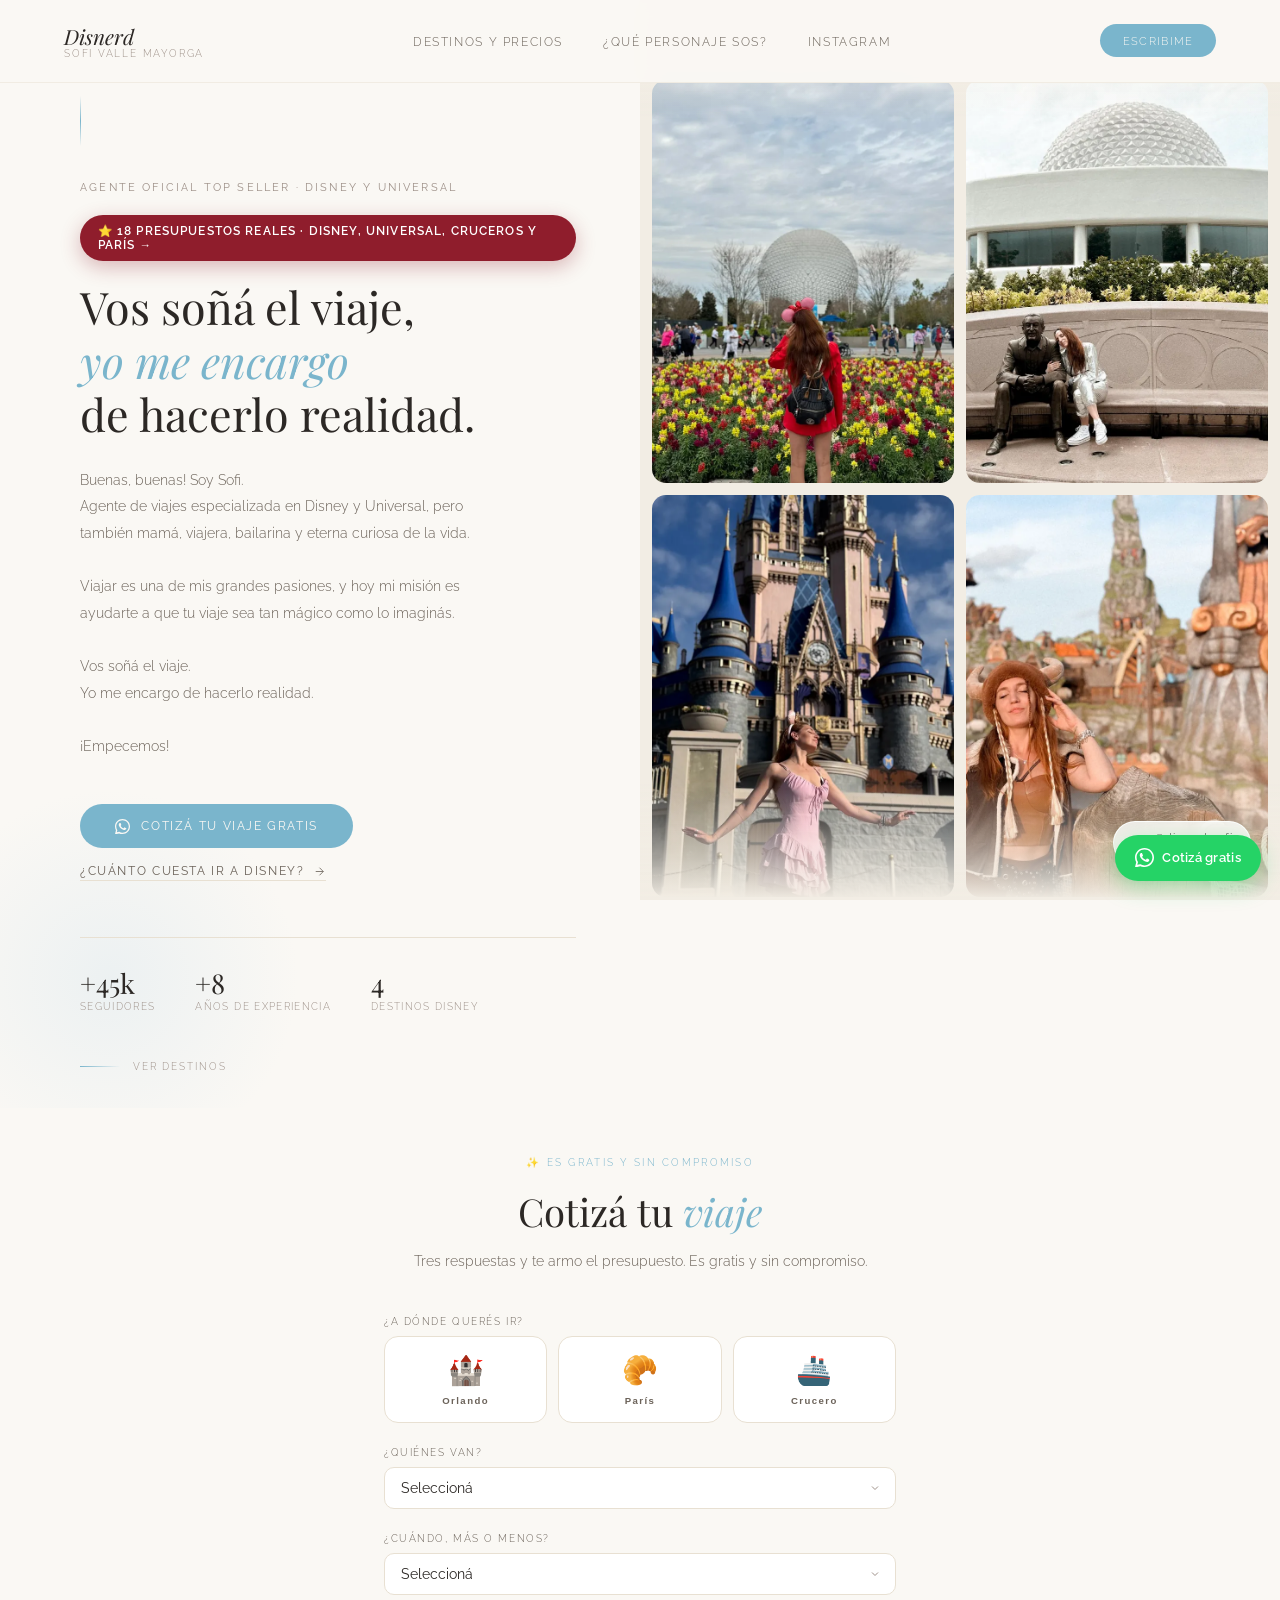
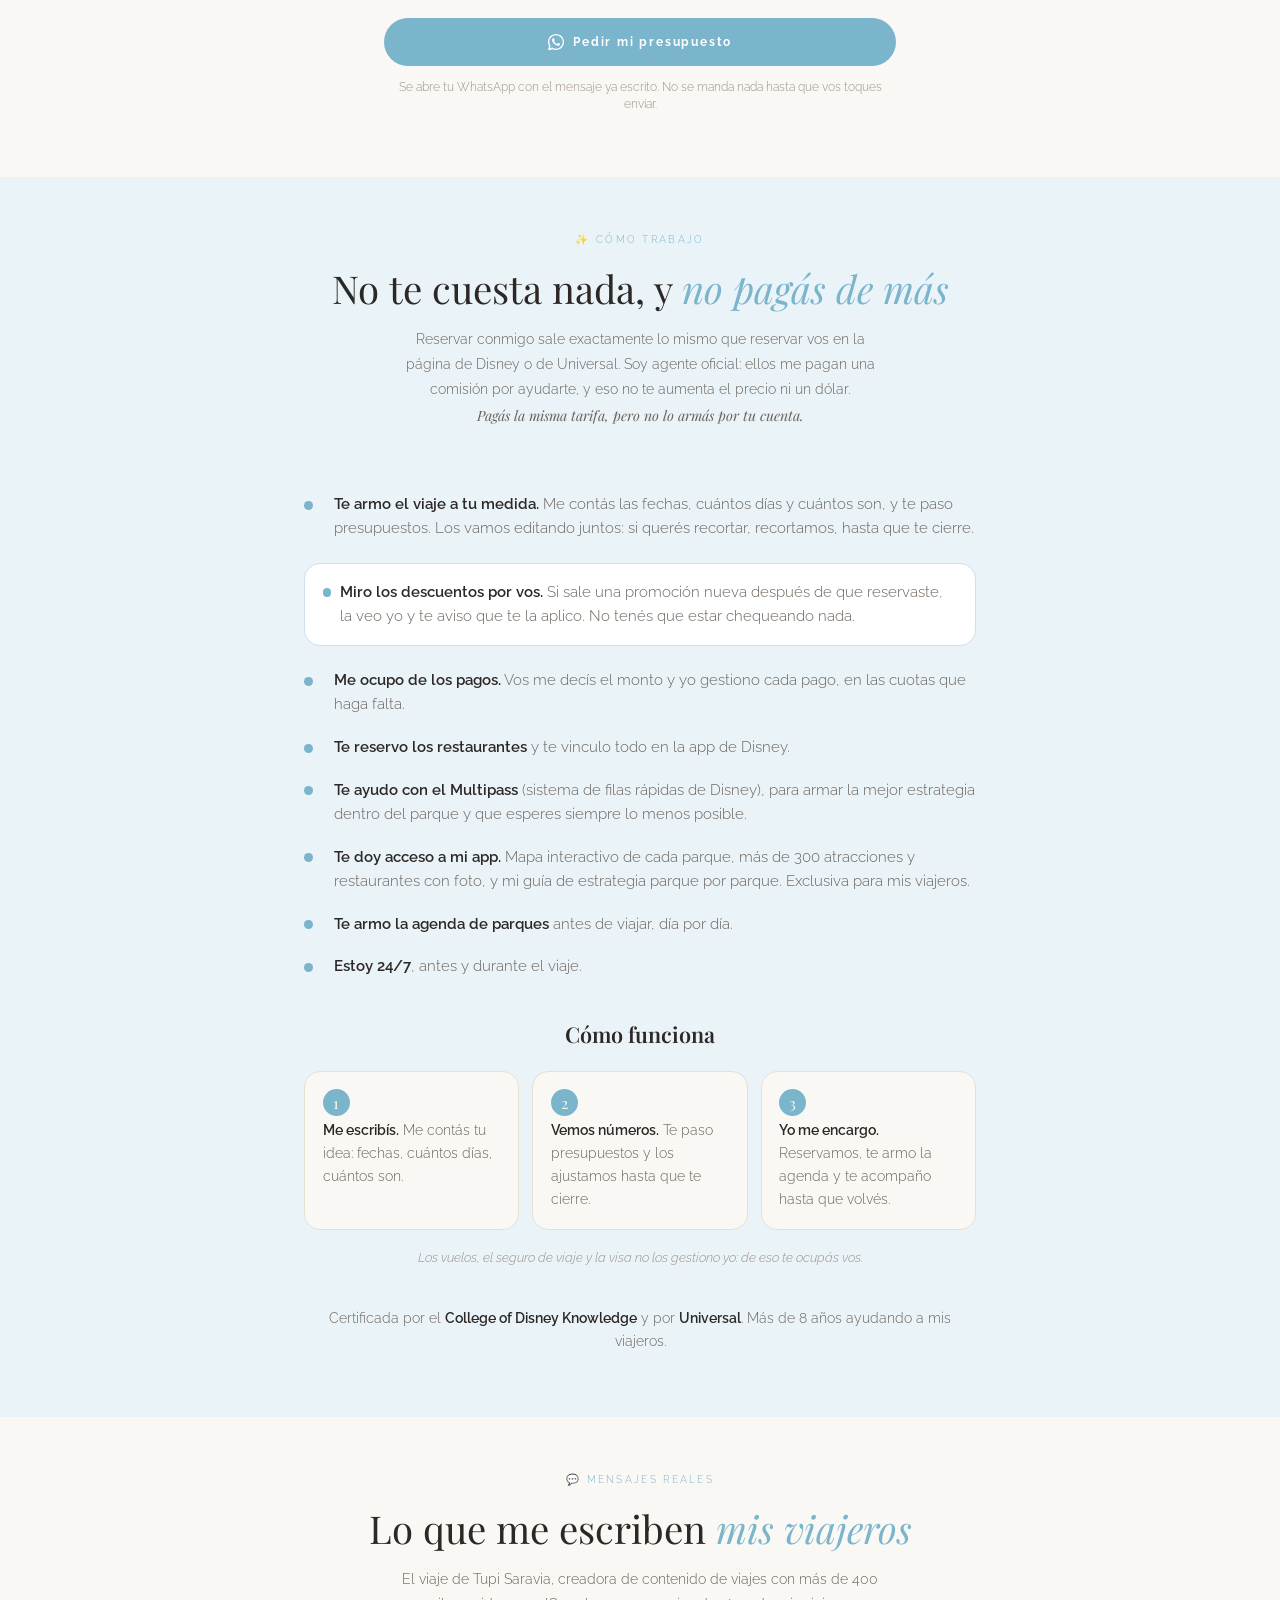
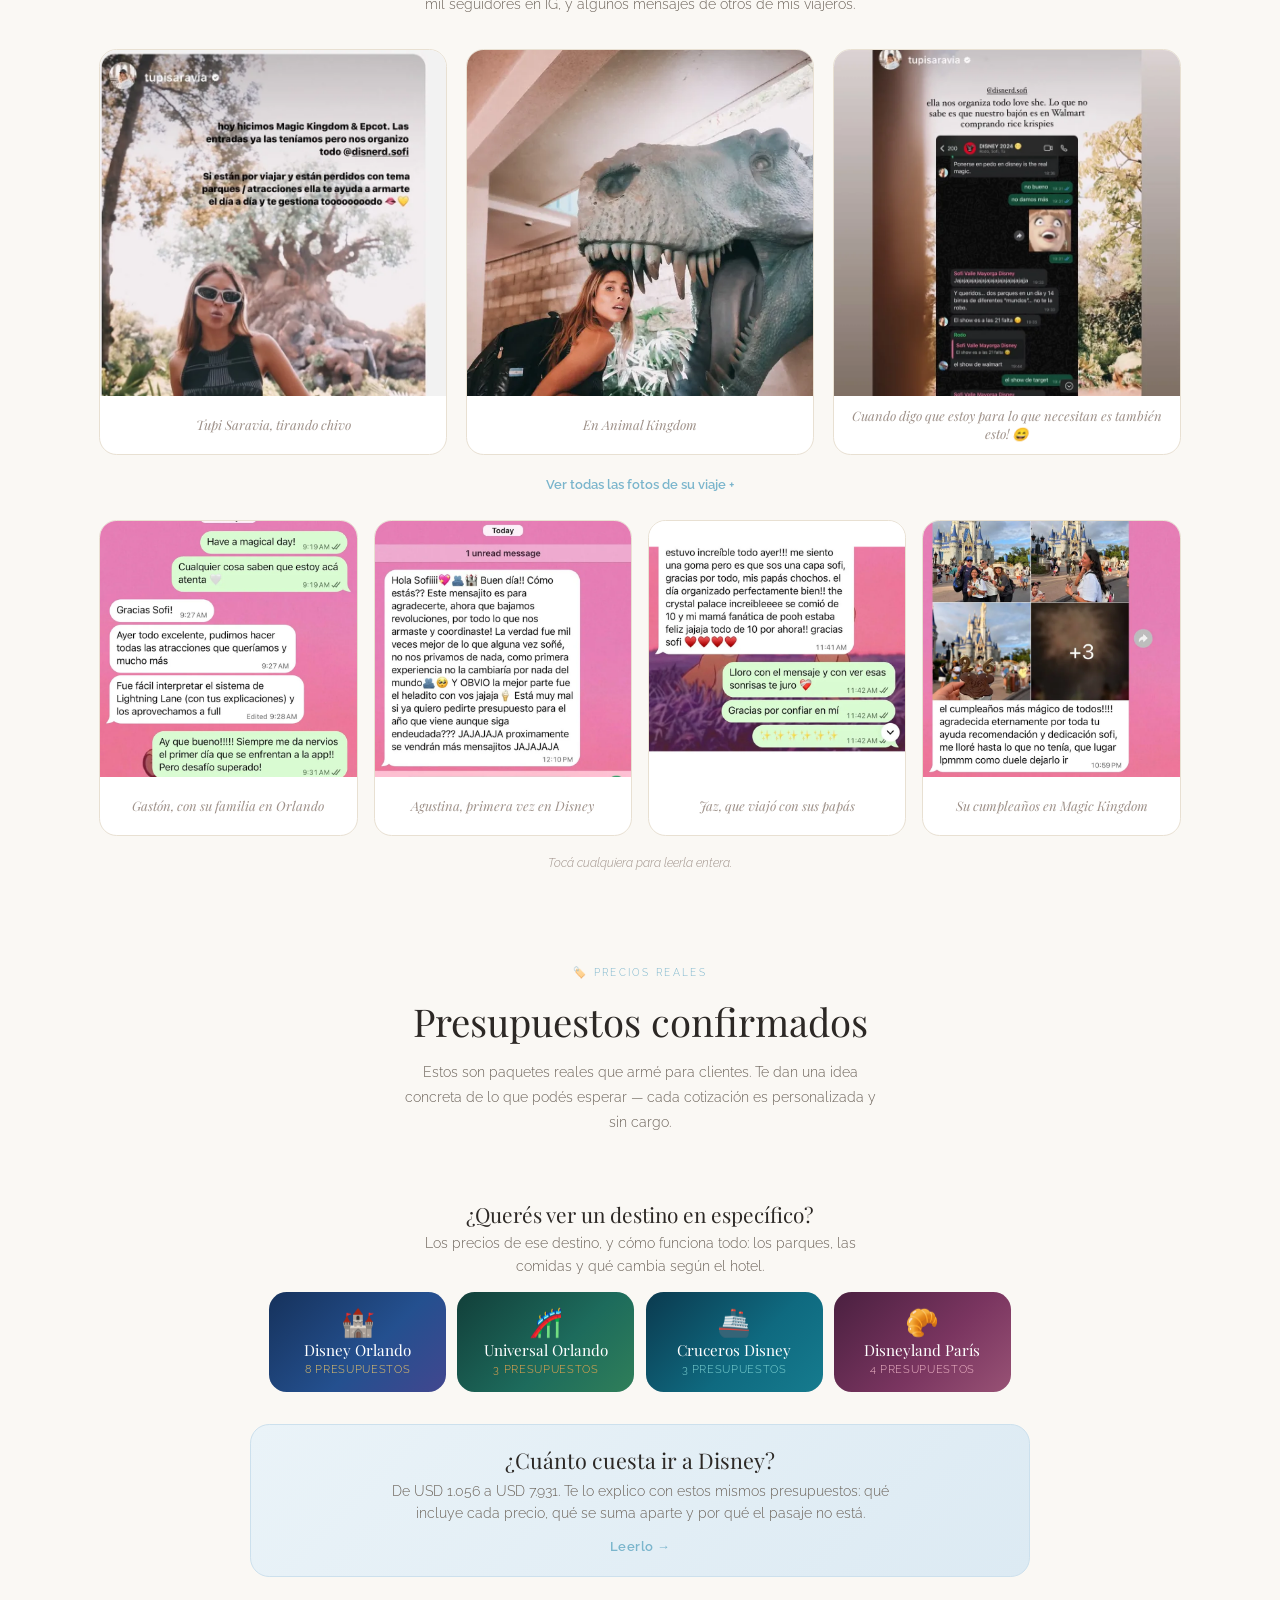
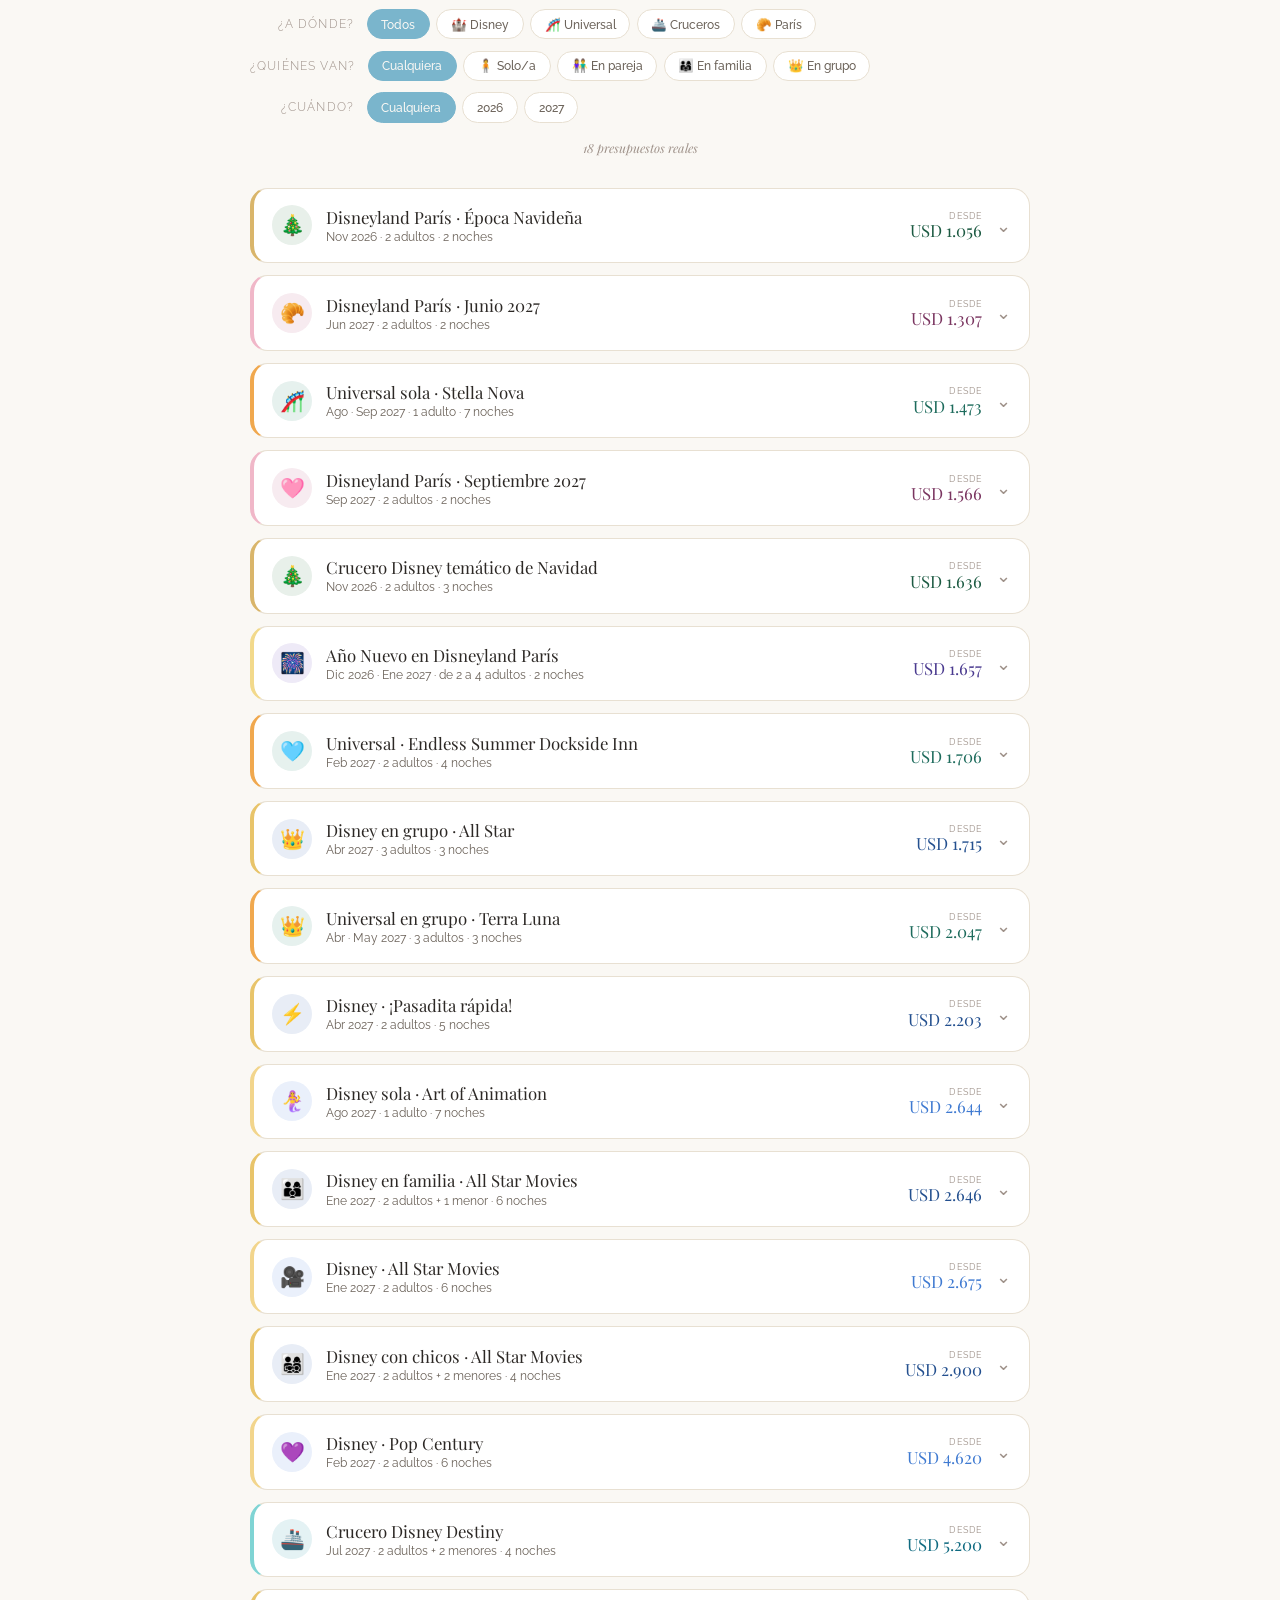
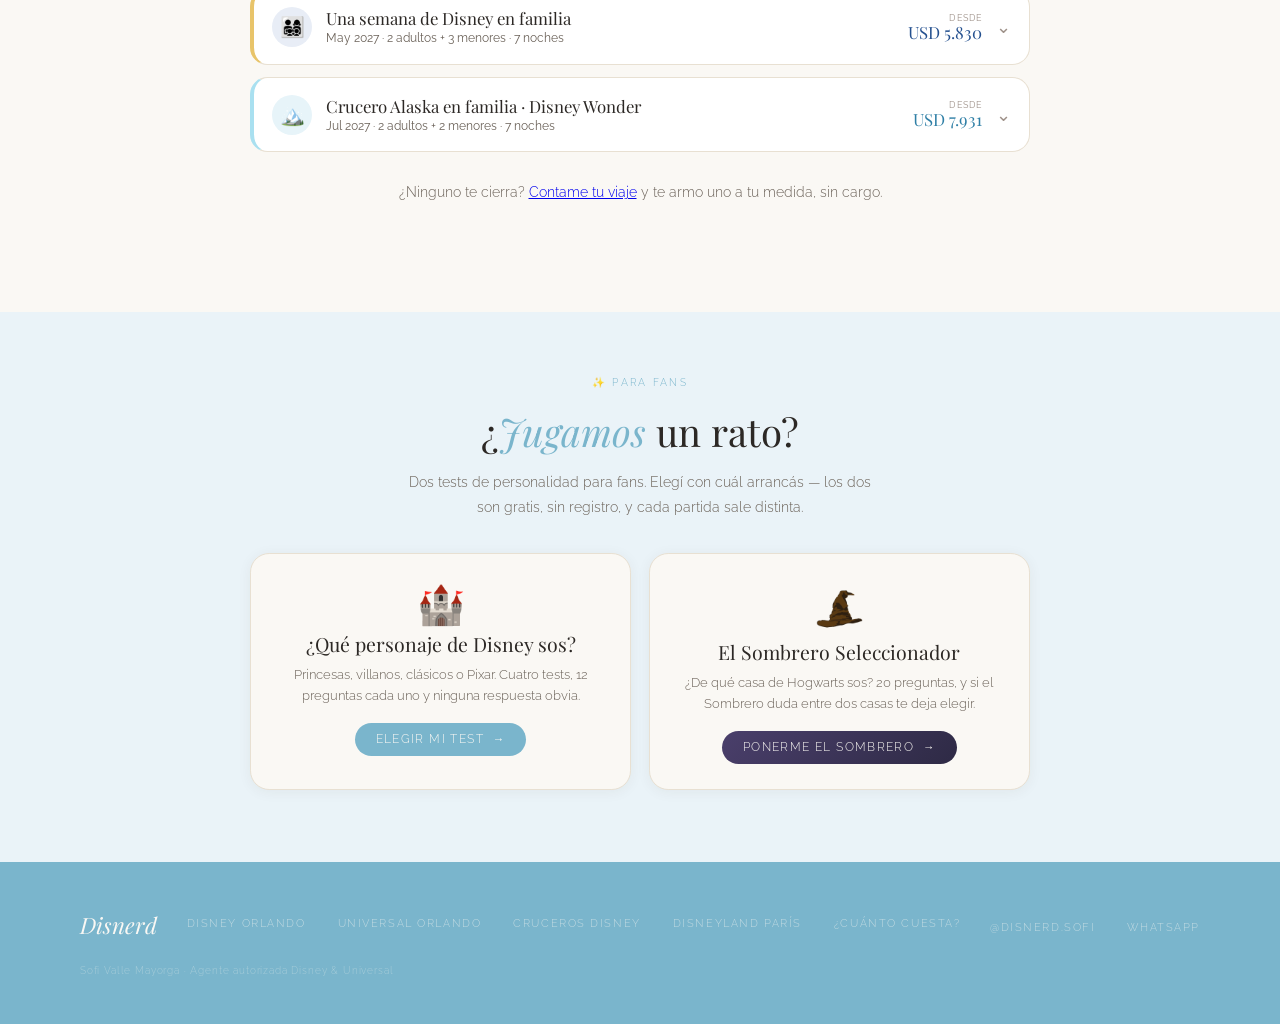
==== commit f272f3ab: "Suma la resena del cumple en Magic Kingdom; los mensajes van de a cuatro Co-Authored-By: Claude Opus" ====
--- a/index.html
+++ b/index.html
@@ -1065,7 +1065,7 @@
       <figcaption>En Animal Kingdom</figcaption>
     </figure>
     <figure>
-      <img src="/resenas/tarjeta-tupi-charla.webp" data-entera="/resenas/resena-tupi-charla.jpg" alt="Otra historia de Tupi Saravia: ella nos organiza todo, con el chat del grupo del viaje" loading="lazy" width="760" height="760">
+      <img src="/resenas/tarjeta-tupi-charla.webp" data-entera="/resenas/lupa-tupi-charla.webp" alt="Otra historia de Tupi Saravia: ella nos organiza todo, con el chat del grupo del viaje" loading="lazy" width="760" height="760">
       <figcaption>Cuando digo que estoy para lo que necesitan es también esto! 😄</figcaption>
     </figure>
   </div>
@@ -1094,6 +1094,10 @@
     <figure>
       <img src="/resenas/tarjeta-jaz.webp" data-entera="/resenas/resena-jaz.jpg" alt="Mensaje de una viajera: el día organizado perfectamente bien" loading="lazy" width="760" height="760">
       <figcaption>Jaz, que viajó con sus papás</figcaption>
+    </figure>
+    <figure>
+      <img src="/resenas/tarjeta-cumple.webp" data-entera="/resenas/resena-cumple.jpg" alt="Mensaje de una viajera: el cumpleaños más mágico de todos, agradecida eternamente por toda tu ayuda" loading="lazy" width="760" height="760">
+      <figcaption>Su cumpleaños en Magic Kingdom</figcaption>
     </figure>
   </div>
 
--- a/presupuestos.css
+++ b/presupuestos.css
@@ -215,7 +215,9 @@
     .rs-grid { max-width: 1140px; margin: 0 auto; padding: 0 1.2rem;
                display: grid; grid-template-columns: repeat(3, 1fr); gap: 1.2rem;
                align-items: start; }
-    .rs-grid-2 { margin-top: 1.2rem; }
+    /* La fila de mensajes va de a cuatro: con tres columnas quedaba uno
+       solo en una segunda fila. */
+    .rs-grid-2 { margin-top: 1.2rem; grid-template-columns: repeat(4, 1fr); gap: 1rem; }
     .rs-grid figure { background: #fff; border: 1px solid var(--warm);
                       border-radius: 1.1rem; overflow: hidden;
                       box-shadow: 0 4px 16px var(--sombra); }
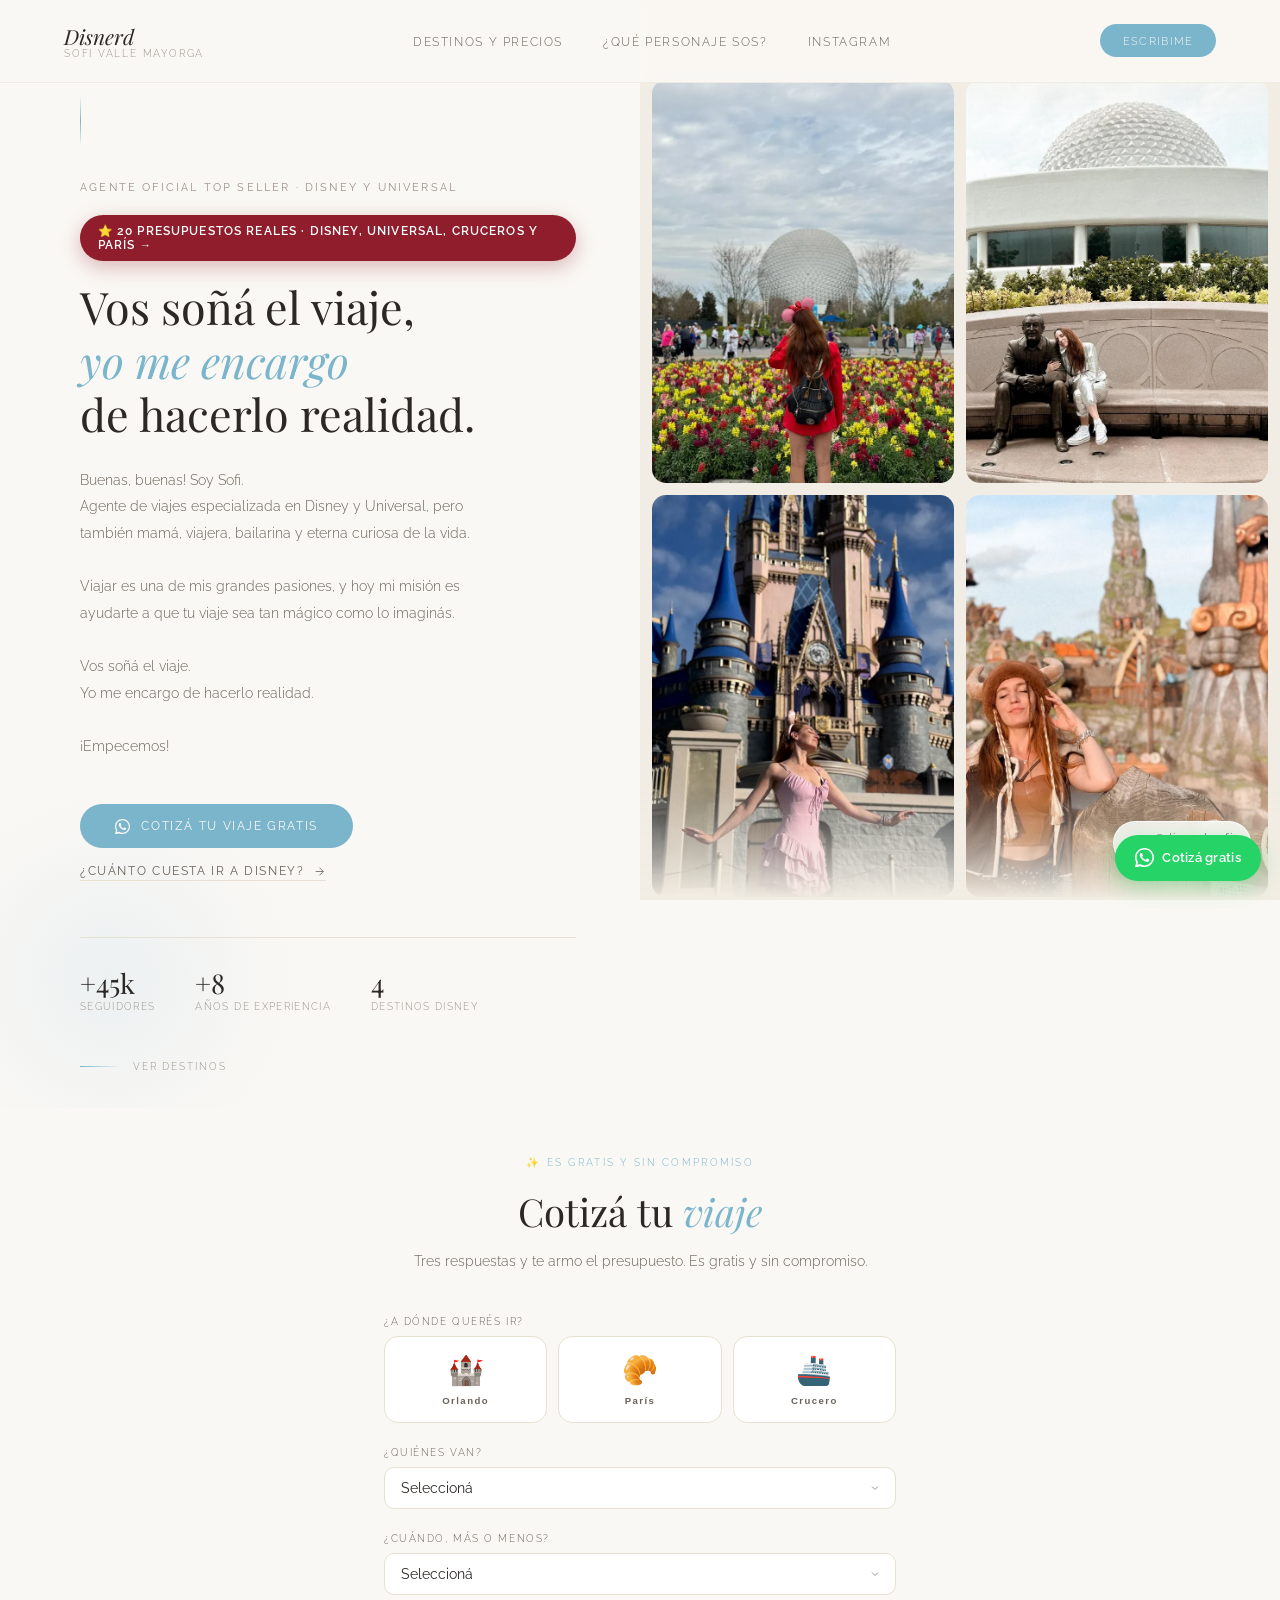
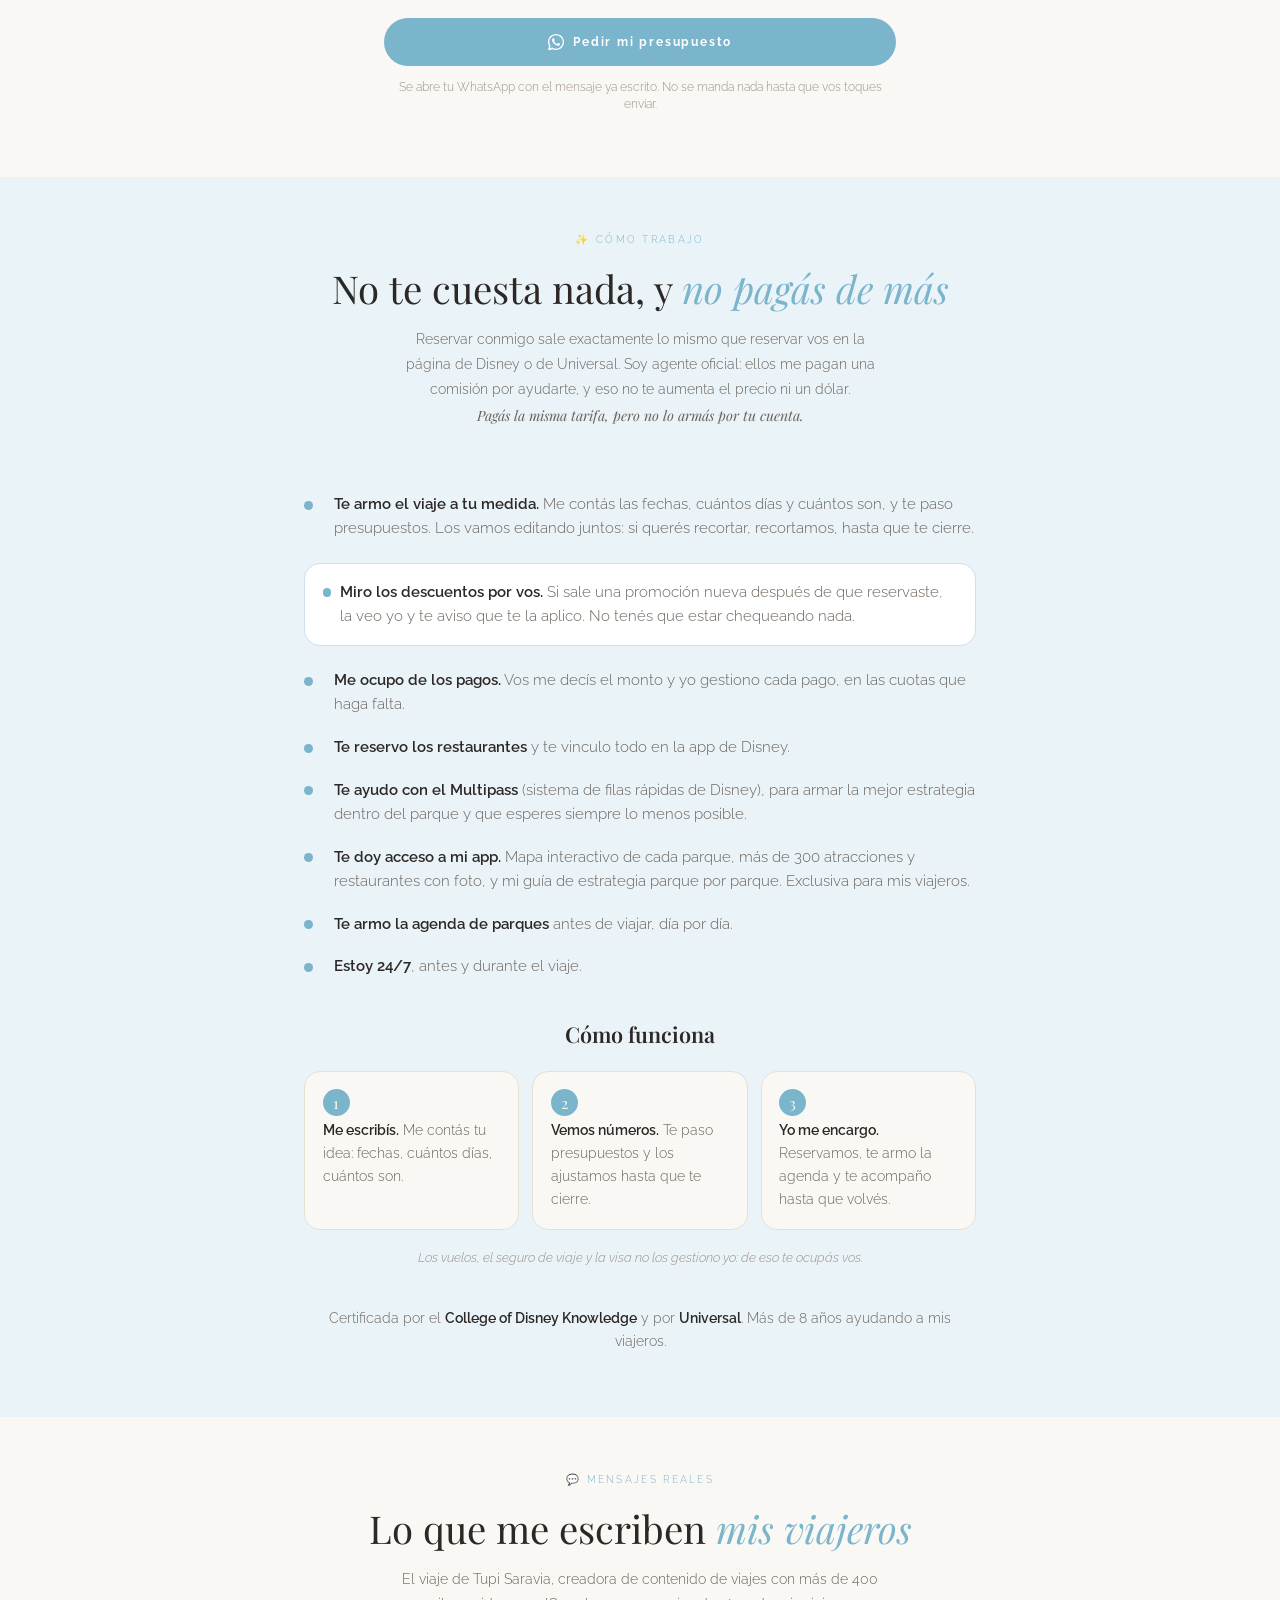
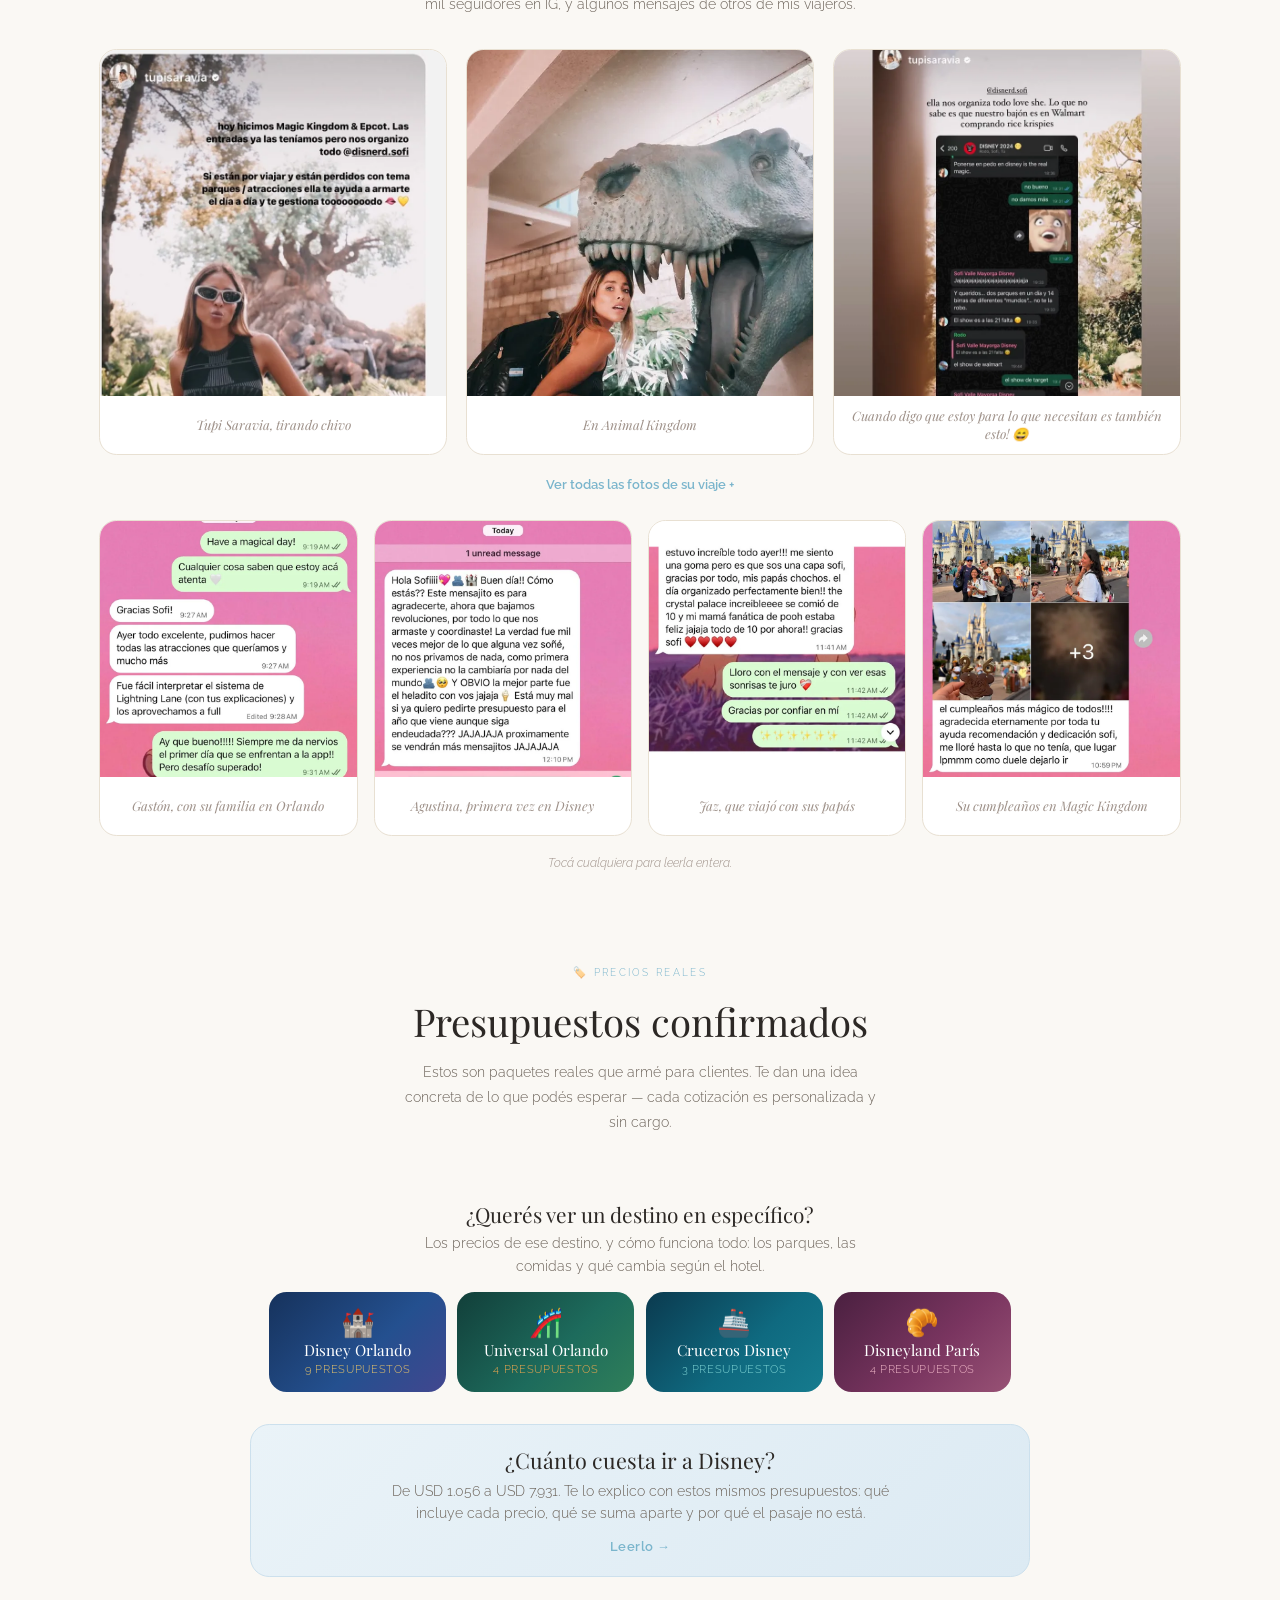
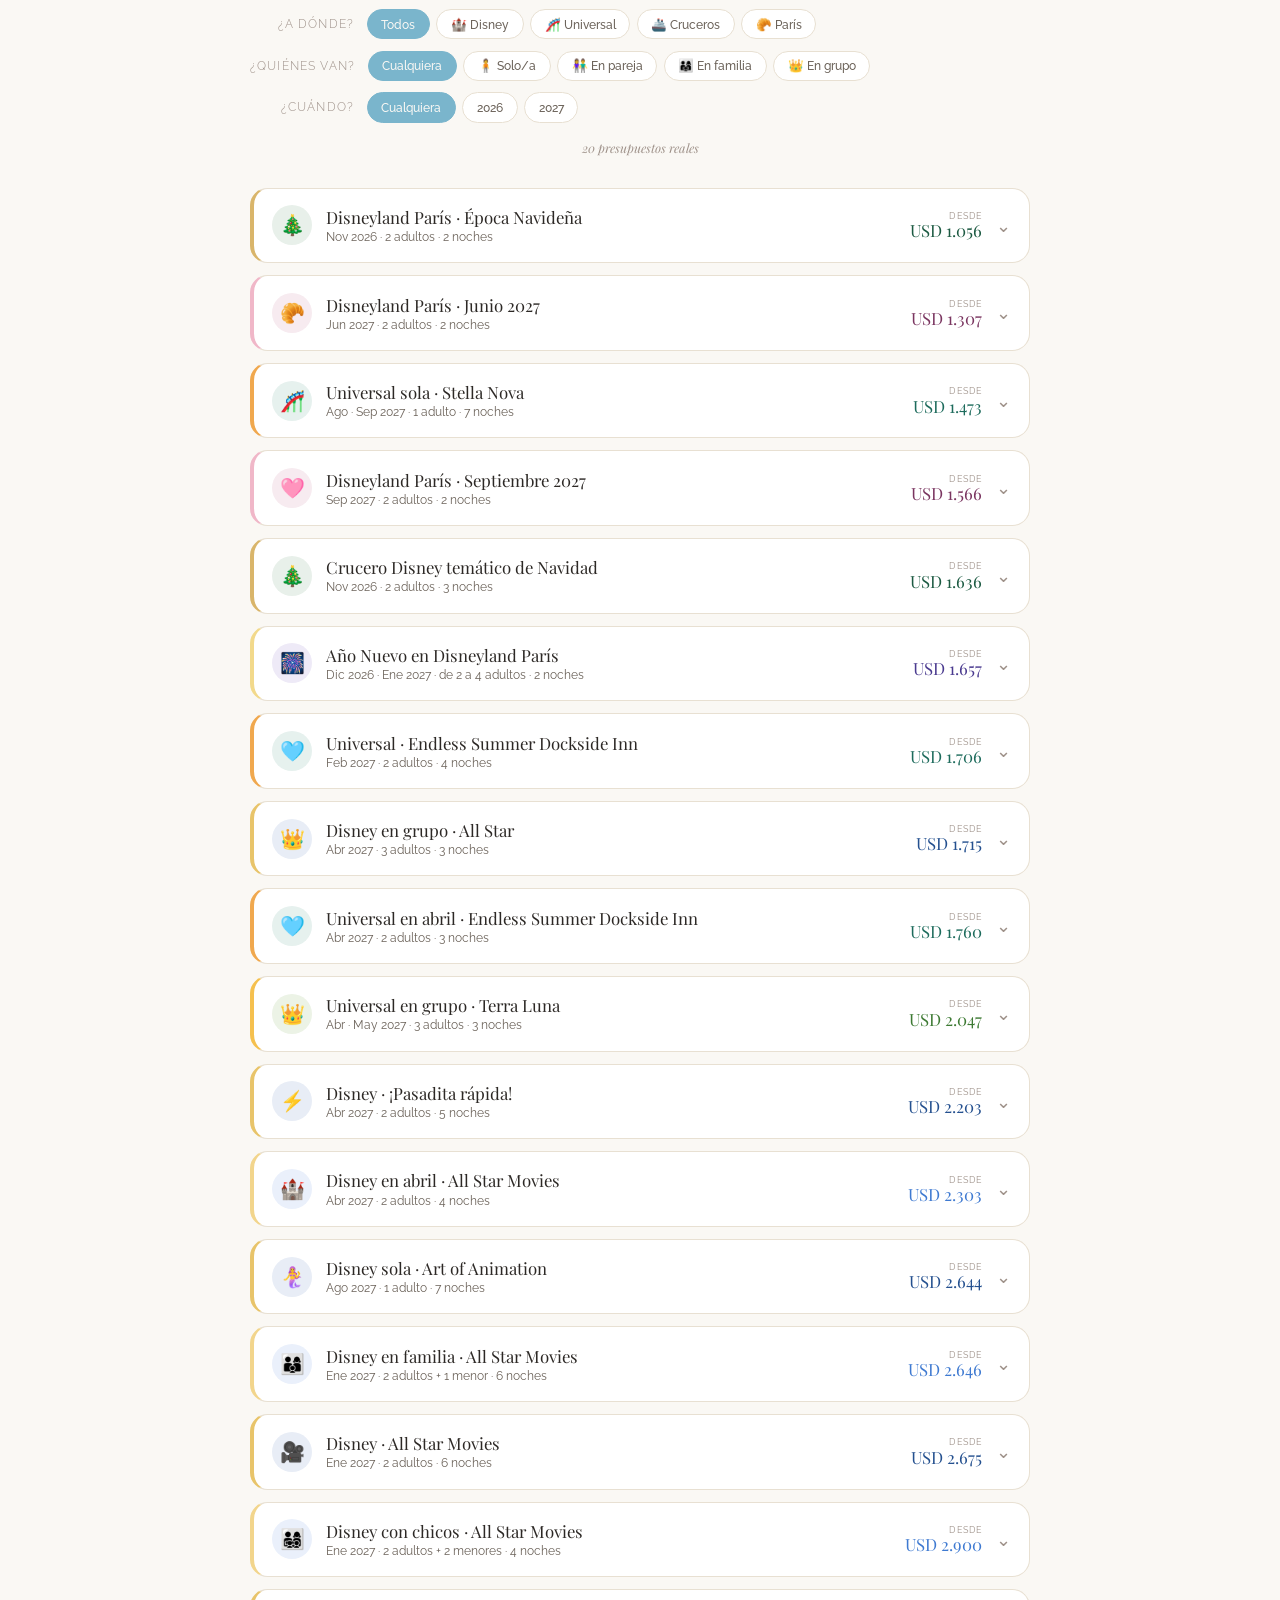
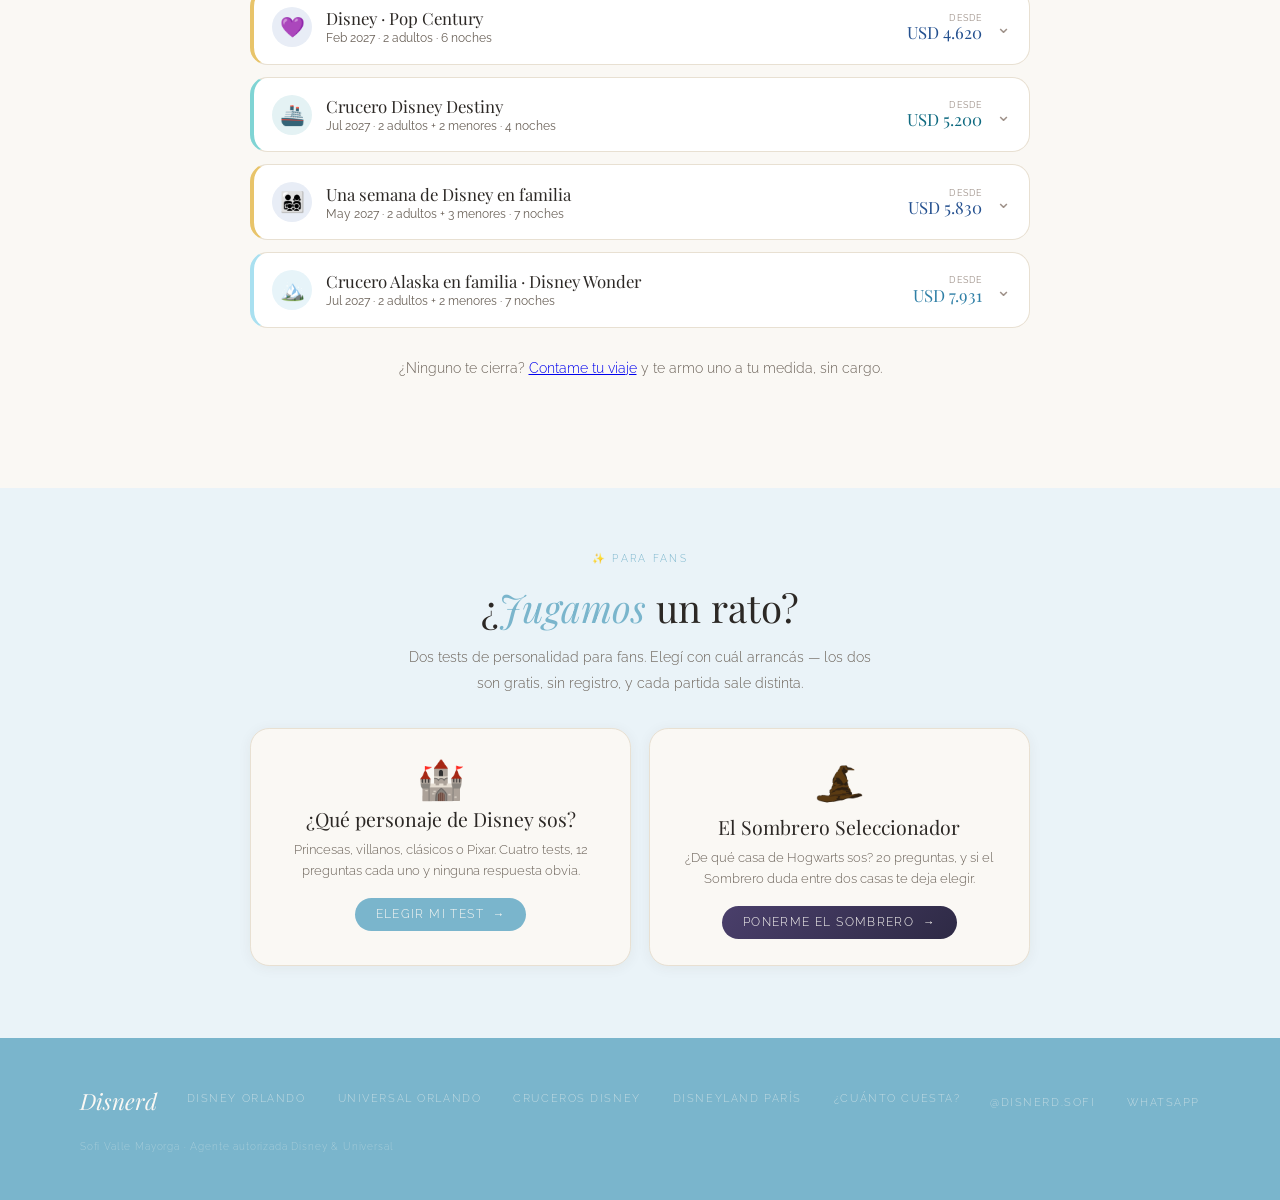
==== commit 149891b7: "Disney y Universal de abril 2027, y cuanto sale encadenarlos Los dos paquetes que mando Sofi el 27-1" ====
--- a/index.html
+++ b/index.html
@@ -832,6 +832,7 @@
     }
     .footer-links {
       display: flex;
+      flex-wrap: wrap;          /* en el celular los cinco destinos no entran en una linea */
       gap: 2rem;
       list-style: none;
     }
@@ -868,6 +869,8 @@
       .scroll-hint { display: none; }
       .pricing-section { padding: 5rem 1.5rem; }
       .footer-strip { padding: 2rem 1.5rem; flex-direction: column; align-items: flex-start; }
+      .footer-links { gap: .7rem 1.4rem; }
+      .footer-links a { font-size: .68rem; letter-spacing: .1em; }
     }
   </style>
 </head>
@@ -897,7 +900,7 @@
     <div class="blob-left"></div>
     <div class="deco-line"></div>
     <p class="eyebrow">Agente oficial top seller · Disney y Universal</p>
-    <a href="#precios" class="feat-link">⭐ 18 presupuestos reales · Disney, Universal, cruceros y París →</a>
+    <a href="#precios" class="feat-link">⭐ 20 presupuestos reales · Disney, Universal, cruceros y París →</a>
     <h1 class="hero-title">
       Vos soñá el viaje,<br/>
       <em>yo me encargo</em><br/>
@@ -1101,7 +1104,7 @@
     </figure>
   </div>
 
-  <p class="rs-pie">Tocá cualquiera para leerla entera.<span class="rs-pie-celu"> Deslizá para ver las demás.</span></p>
+  <p class="rs-pie">Tocá cualquiera para leerla entera.</p>
 </section>
 
 <!-- ══════════════════════════════════
--- a/presupuestos.css
+++ b/presupuestos.css
@@ -232,8 +232,6 @@
     .rs-pie { max-width: 1140px; margin: 1.2rem auto 0; padding: 0 1.2rem;
               text-align: center; font-size: .78rem; color: var(--text-soft);
               font-style: italic; }
-    .rs-pie-celu { display: none; }
-    @media (max-width: 560px) { .rs-pie-celu { display: inline; } }
 
     /* Las fotos del viaje de Tupi: plegadas, porque cinco mas ocupaban media
        pantalla. Mismo gesto que las preguntas de las paginas de destino. */
@@ -269,12 +267,19 @@
        tarjeta ocupa el 78% del ancho para que se asome la de al lado y se note
        que hay mas. */
     @media (max-width: 560px) {
-      .rs-grid { display: flex; max-width: none; padding: .2rem 1.2rem 1rem;
-                 gap: .8rem; overflow-x: auto; scroll-snap-type: x mandatory;
-                 -webkit-overflow-scrolling: touch; scrollbar-width: none; }
-      .rs-grid::-webkit-scrollbar { display: none; }
-      .rs-grid > figure { flex: 0 0 78%; scroll-snap-align: center; }
-      .rs-grid-2 { margin-top: 0; }
+      /* Deslizar de costado escondia la mitad: la segunda tarjeta se asomaba
+         cortada y la tercera no se veia nunca. En el celular se apilan, cada
+         una entera y del ancho de la pantalla. */
+      .rs-grid { display: grid; grid-template-columns: 1fr; max-width: none;
+                 padding: .2rem 1.2rem 1rem; gap: .9rem; }
+      .rs-grid > figure { width: 100%; }
+      /* Los mensajes no se deslizan: son cuatro y entran de a dos por fila,
+         que se leen de un vistazo sin tener que descubrir que hay mas. */
+      .rs-grid-2 { display: grid; grid-template-columns: 1fr 1fr; gap: .7rem;
+                   margin-top: .2rem; overflow: visible; }
+      .rs-grid-2 > figure { flex: none; }
+      .rs-grid-2 figcaption { font-size: .74rem; padding: .5rem .5rem;
+                              min-height: 3rem; }
       .rs-mas { padding: 0 1.2rem; }
       .rs-fotos { grid-template-columns: repeat(3, 1fr); }
     }
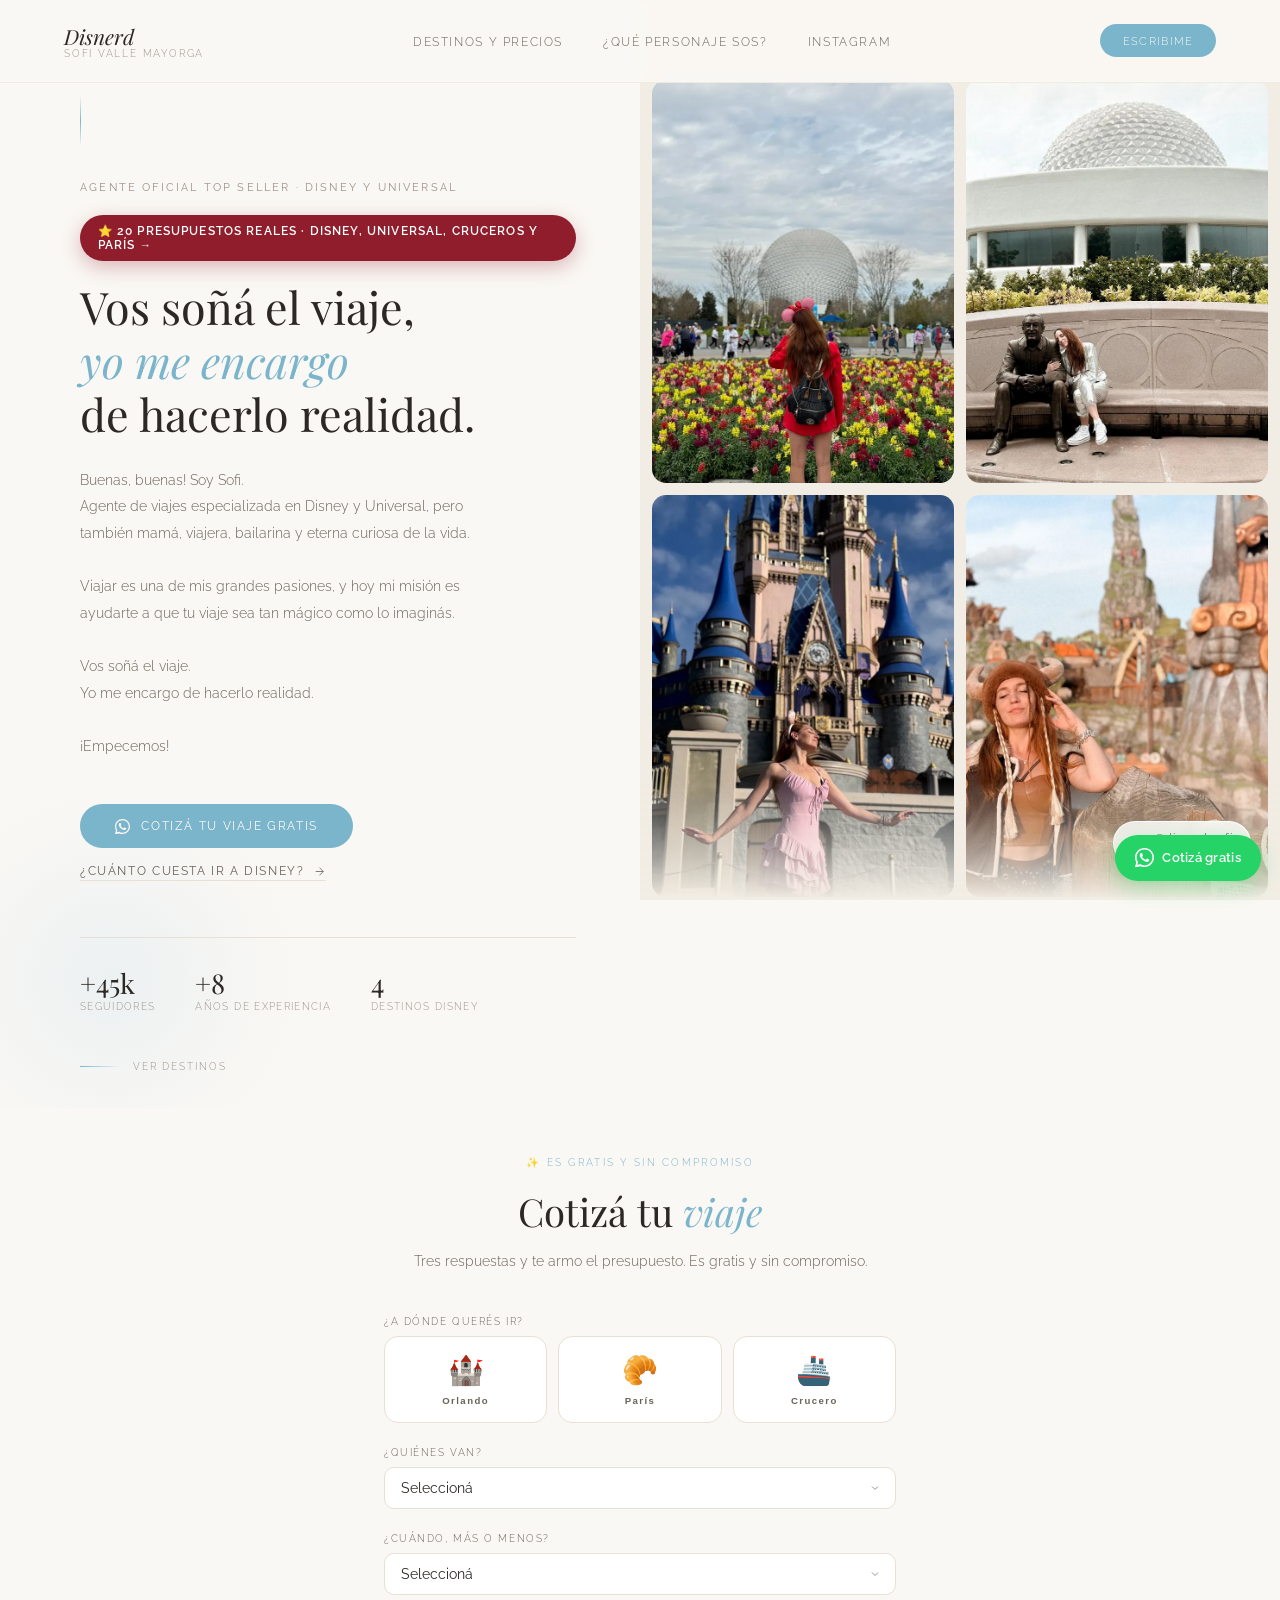
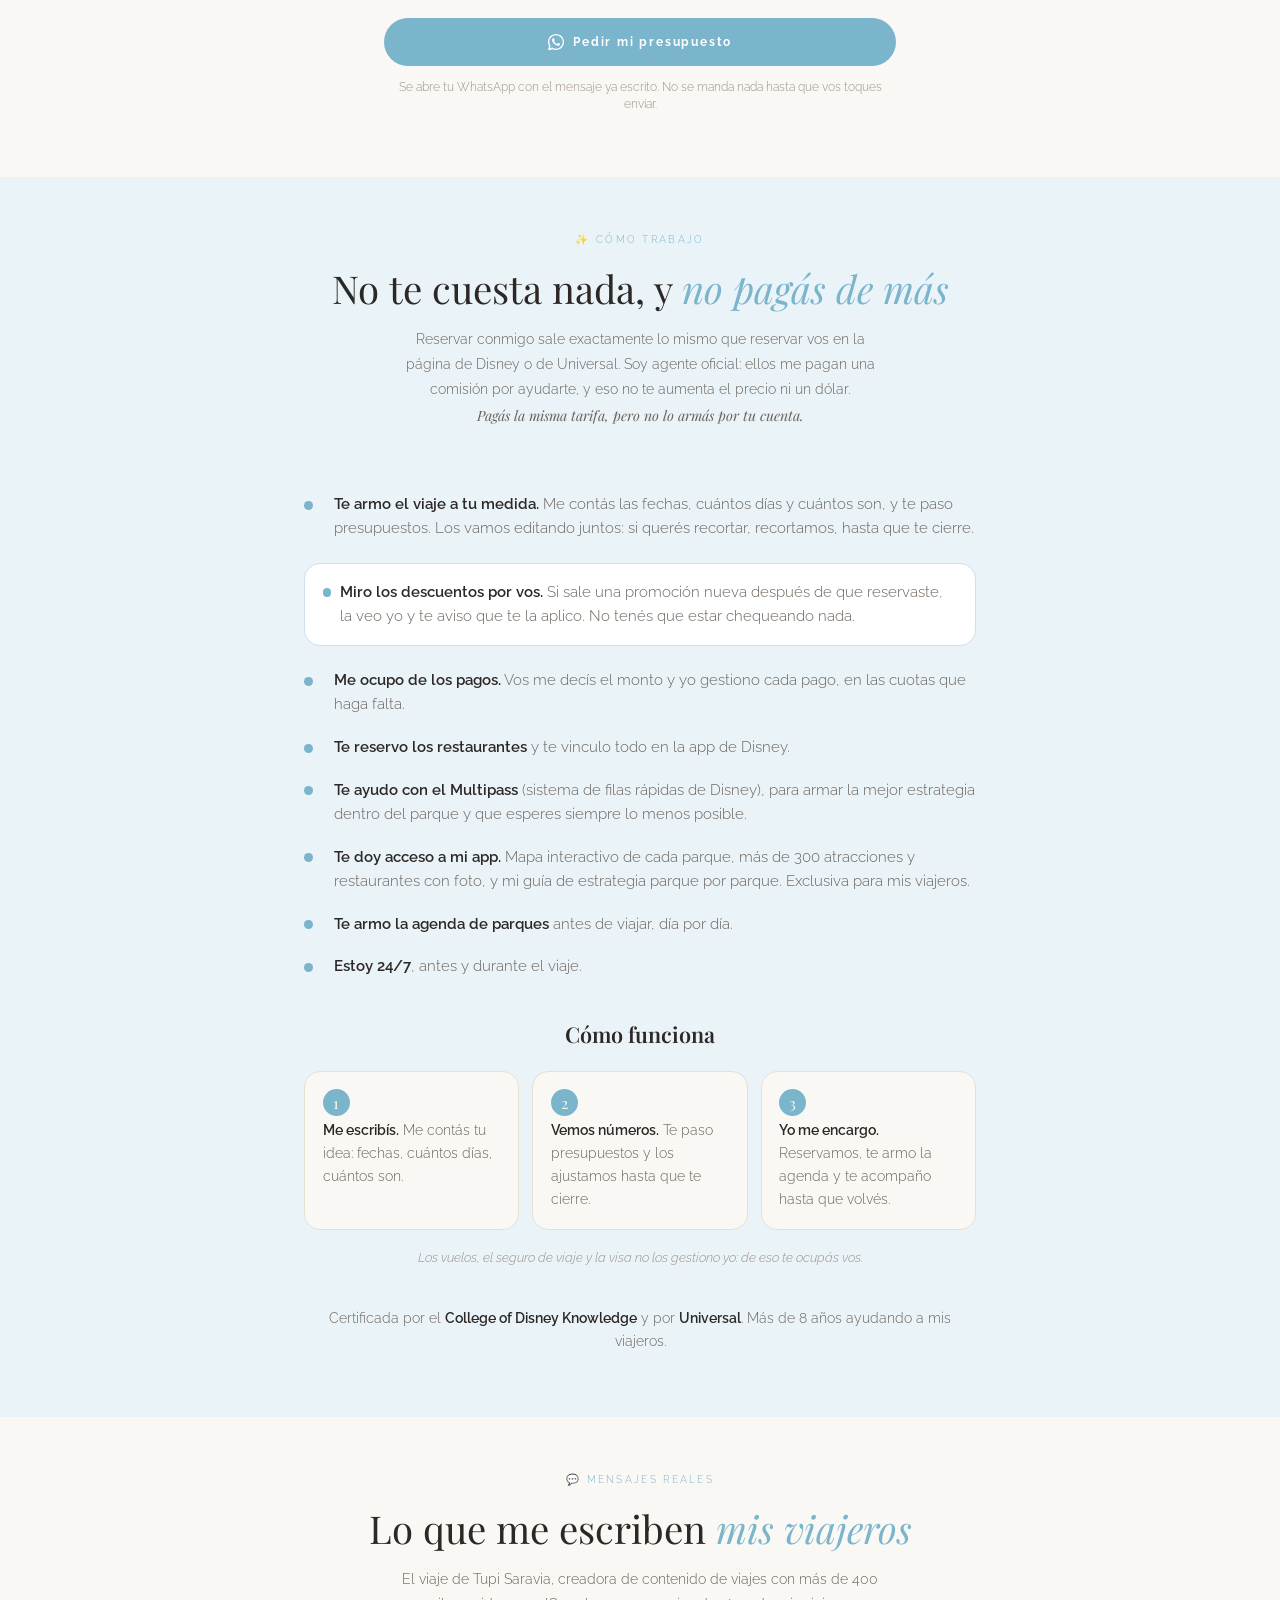
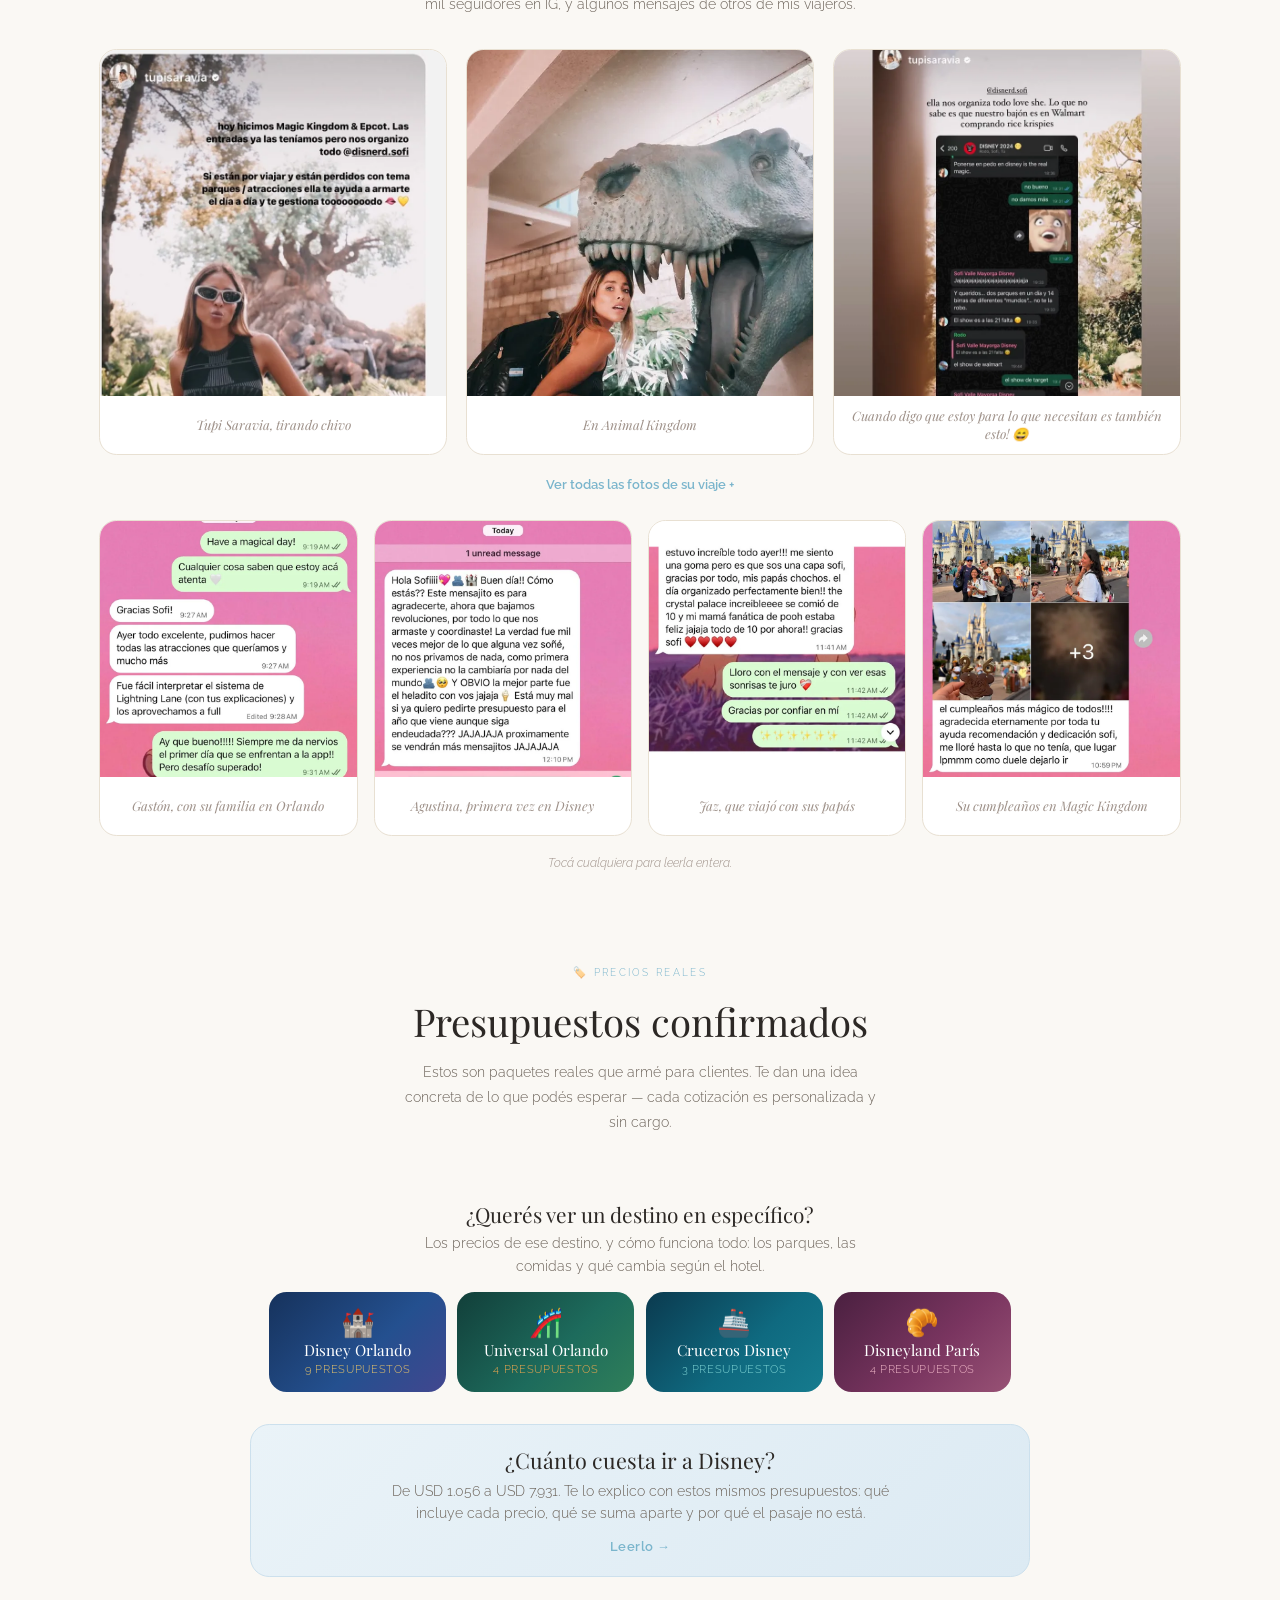
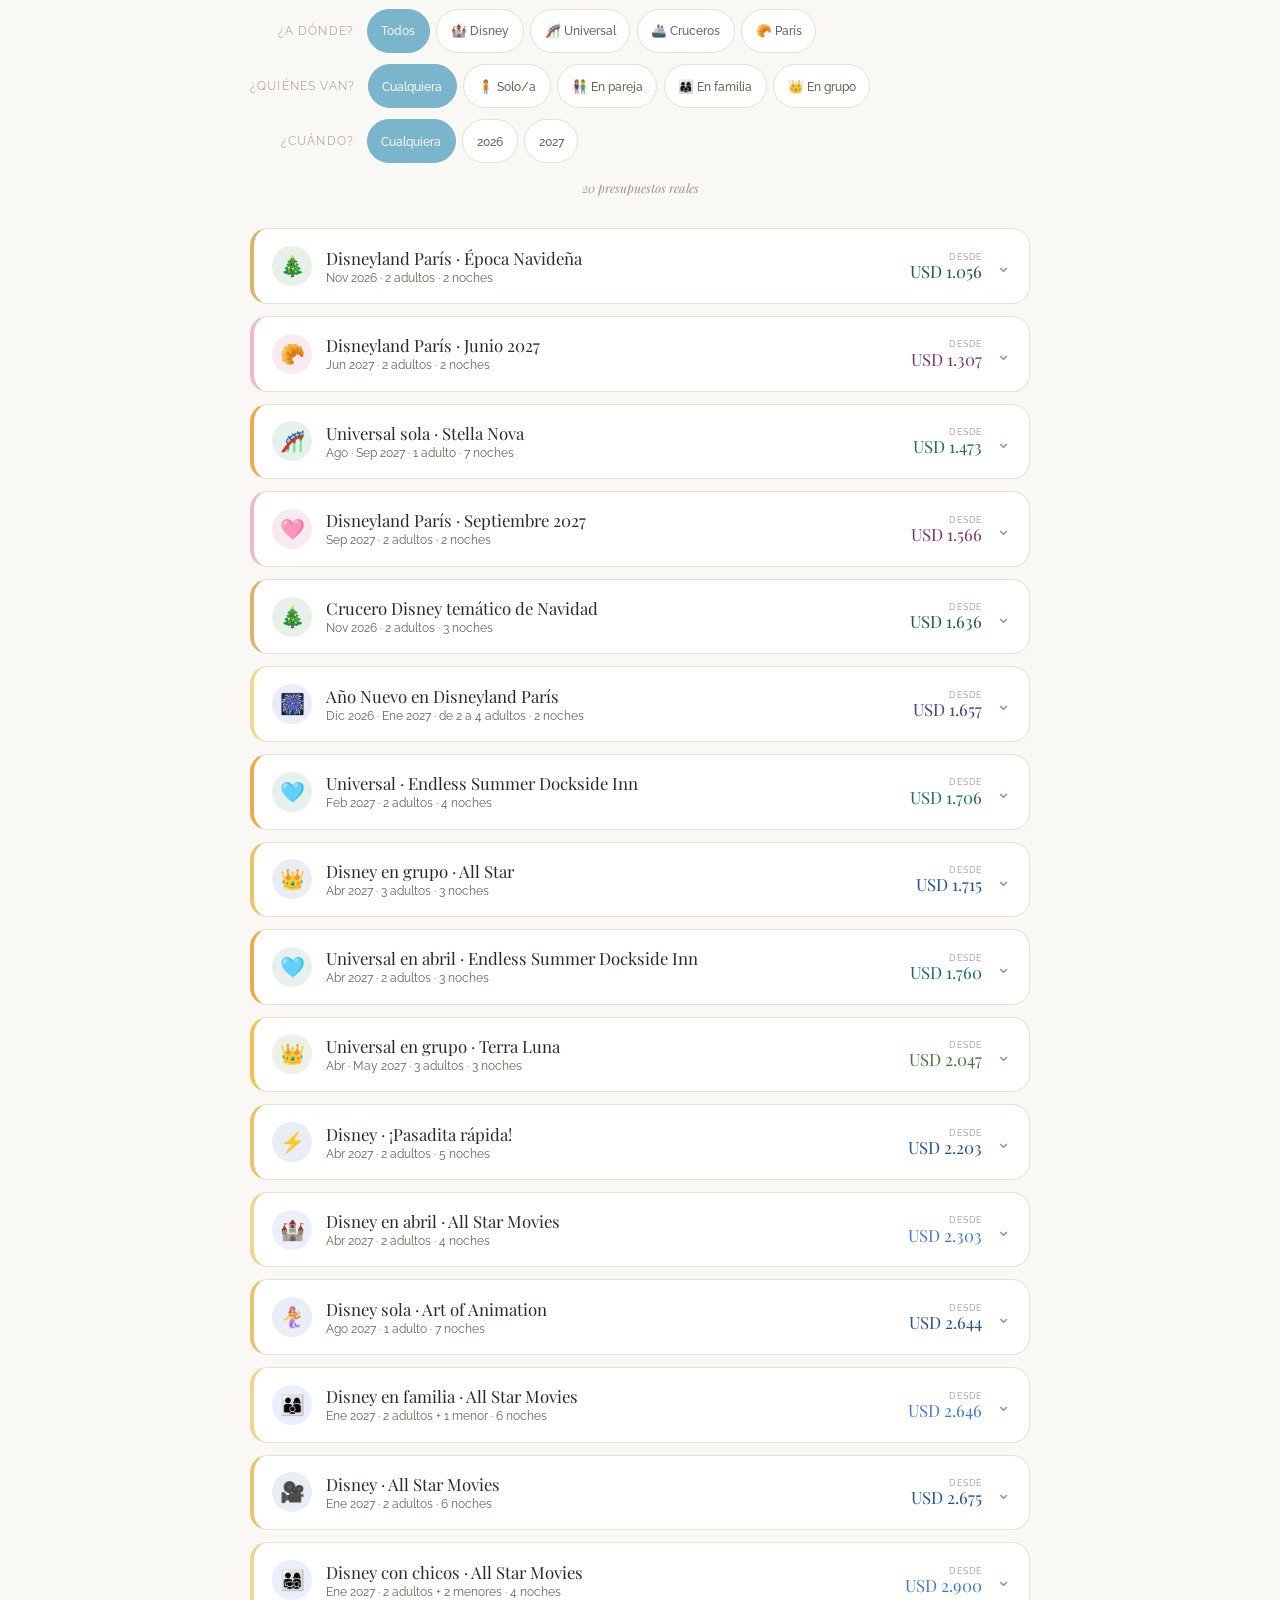
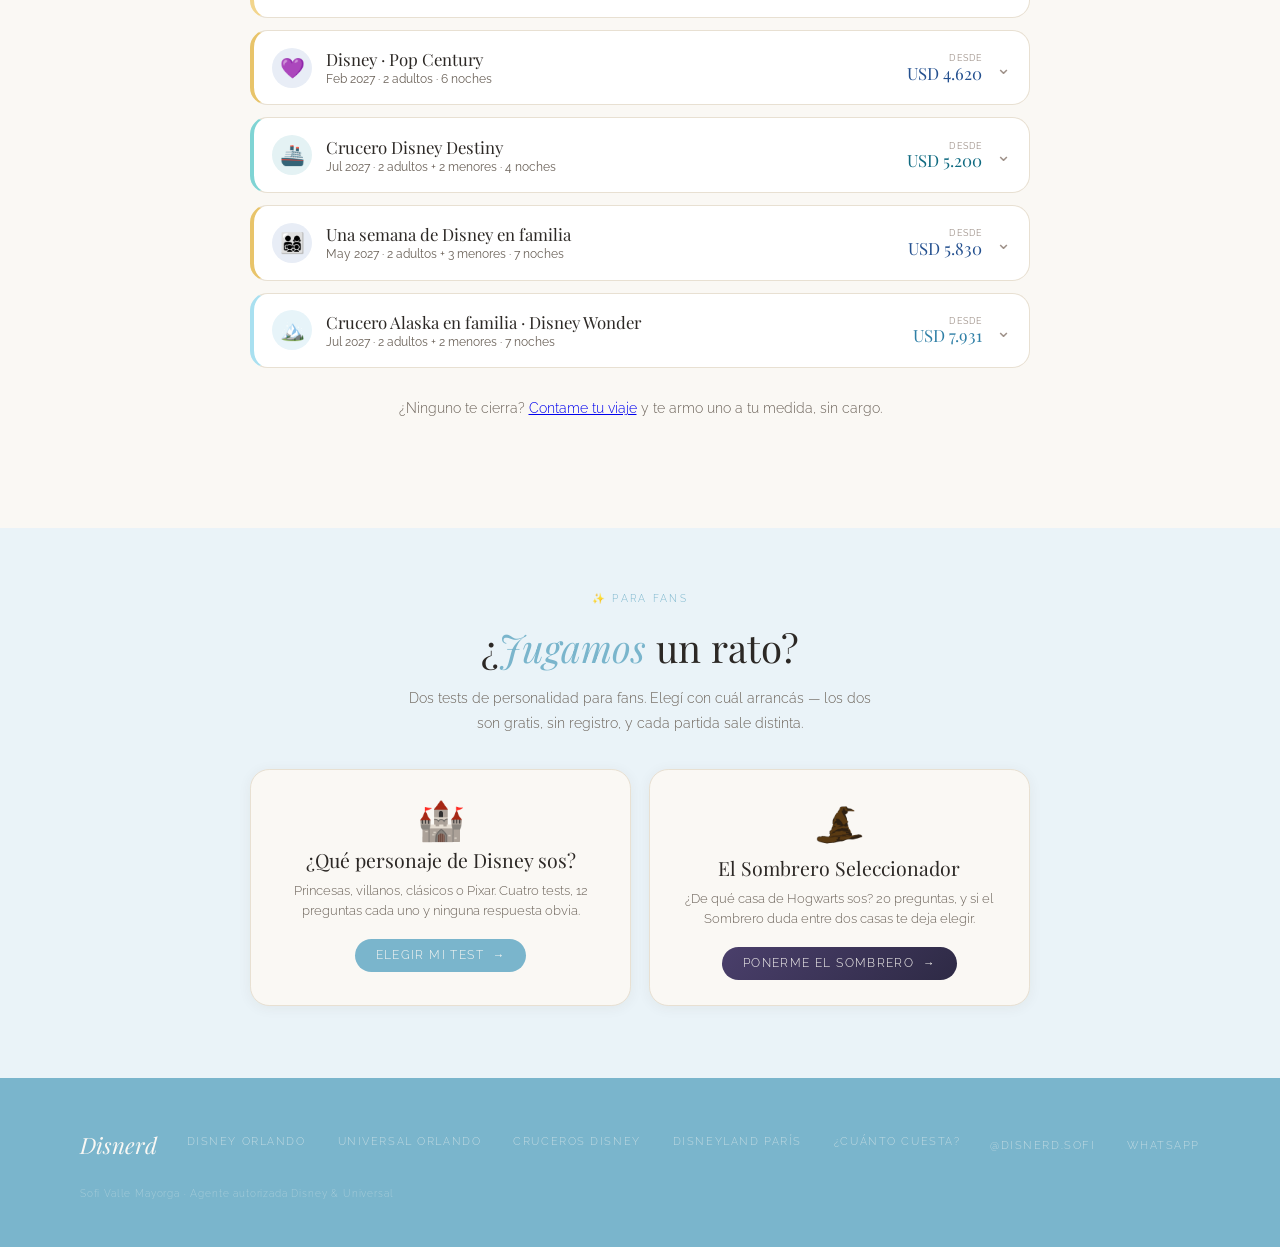
==== commit 0407a41d: "Preguntas marcadas para Google, y tres arreglos de la auditoria Fer pidio un analisis integral y des" ====
--- a/index.html
+++ b/index.html
@@ -843,7 +843,7 @@
       color: rgba(250,248,244,0.55);
       text-decoration: none;
       transition: color 0.3s;
-    }
+     padding: .45rem 0; display: inline-block; }
     .footer-links a:hover { color: var(--ivory); }
     .footer-copy {
       font-size: 0.65rem;
@@ -859,6 +859,8 @@
       nav { padding: 1.1rem 1.1rem; }
       .nav-links { display: none; }
       .nav-juego { display: inline-flex; }
+      /* 44 px es el minimo comodo para el dedo: venian en 35 y 32. */
+      .nav-juego, .nav-cta { min-height: 44px; align-items: center; }
       .nav-logo { font-size: 1.15rem; }
       /* con los dos botones no entra "Sofi Valle Mayorga" sin partirse en varias
          líneas y agrandar la barra; el nombre igual aparece en el hero y en el pie */
@@ -948,36 +950,36 @@
 
     <!-- COLUMNA A — sube -->
     <div class="photo-col photo-col-a" id="colA">
-      <img src="foto-01.webp" alt="Disney foto 1"/>
-      <img src="foto-02.webp" alt="Disney foto 2"/>
-      <img src="foto-03.webp" alt="Disney foto 3"/>
-      <img src="foto-04.webp" alt="Disney foto 4"/>
-      <img src="foto-05.webp" alt="Disney foto 5"/>
-      <img src="foto-06.webp" alt="Disney foto 6"/>
+      <img src="foto-01.webp" alt="Castillo de Cenicienta en Magic Kingdom" width="700" height="933"/>
+      <img src="foto-02.webp" alt="Sofi en Disney, con las orejas de Mickey" width="700" height="933"/>
+      <img src="foto-03.webp" alt="La esfera de EPCOT" width="700" height="933"/>
+      <img src="foto-04.webp" alt="Sofi en los parques de Disney" width="700" height="933"/>
+      <img src="foto-05.webp" alt="Un crucero Disney en el mar" width="700" height="933"/>
+      <img src="foto-06.webp" alt="Disneyland París de noche" width="700" height="933"/>
       <!-- Duplicados para loop infinito -->
-      <img src="foto-01.webp" alt="Disney foto 1"/>
-      <img src="foto-02.webp" alt="Disney foto 2"/>
-      <img src="foto-03.webp" alt="Disney foto 3"/>
-      <img src="foto-04.webp" alt="Disney foto 4"/>
-      <img src="foto-05.webp" alt="Disney foto 5"/>
-      <img src="foto-06.webp" alt="Disney foto 6"/>
+      <img src="foto-01.webp" alt="Castillo de Cenicienta en Magic Kingdom" width="700" height="933"/>
+      <img src="foto-02.webp" alt="Sofi en Disney, con las orejas de Mickey" width="700" height="933"/>
+      <img src="foto-03.webp" alt="La esfera de EPCOT" width="700" height="933"/>
+      <img src="foto-04.webp" alt="Sofi en los parques de Disney" width="700" height="933"/>
+      <img src="foto-05.webp" alt="Un crucero Disney en el mar" width="700" height="933"/>
+      <img src="foto-06.webp" alt="Disneyland París de noche" width="700" height="933"/>
     </div>
 
     <!-- COLUMNA B — baja -->
     <div class="photo-col photo-col-b" id="colB">
-      <img src="foto-07.webp" alt="Disney foto 7"/>
-      <img src="foto-08.webp" alt="Disney foto 8"/>
-      <img src="foto-09.webp" alt="Disney foto 9"/>
-      <img src="foto-10.webp" alt="Disney foto 10"/>
-      <img src="foto-11.webp" alt="Disney foto 11"/>
-      <img src="foto-12.webp" alt="Disney foto 12"/>
+      <img src="foto-07.webp" alt="Los parques de Universal Orlando" width="700" height="933"/>
+      <img src="foto-08.webp" alt="Una familia de viaje en Disney" width="700" height="933"/>
+      <img src="foto-09.webp" alt="Personajes de Disney en los parques" width="700" height="933"/>
+      <img src="foto-10.webp" alt="El castillo de Disneyland París" width="700" height="933"/>
+      <img src="foto-11.webp" alt="Un día de parques en Orlando" width="700" height="933"/>
+      <img src="foto-12.webp" alt="Atardecer en Walt Disney World" width="700" height="933"/>
       <!-- Duplicados para loop infinito -->
-      <img src="foto-07.webp" alt="Disney foto 7"/>
-      <img src="foto-08.webp" alt="Disney foto 8"/>
-      <img src="foto-09.webp" alt="Disney foto 9"/>
-      <img src="foto-10.webp" alt="Disney foto 10"/>
-      <img src="foto-11.webp" alt="Disney foto 11"/>
-      <img src="foto-12.webp" alt="Disney foto 12"/>
+      <img src="foto-07.webp" alt="Los parques de Universal Orlando" width="700" height="933"/>
+      <img src="foto-08.webp" alt="Una familia de viaje en Disney" width="700" height="933"/>
+      <img src="foto-09.webp" alt="Personajes de Disney en los parques" width="700" height="933"/>
+      <img src="foto-10.webp" alt="El castillo de Disneyland París" width="700" height="933"/>
+      <img src="foto-11.webp" alt="Un día de parques en Orlando" width="700" height="933"/>
+      <img src="foto-12.webp" alt="Atardecer en Walt Disney World" width="700" height="933"/>
     </div>
 
     <a href="https://instagram.com/disnerd.sofi" target="_blank" class="ig-badge">
--- a/presupuestos.css
+++ b/presupuestos.css
@@ -8,7 +8,10 @@
     .pr-chip { font-family: 'Raleway', sans-serif; font-size: 0.78rem; font-weight: 500;
                color: var(--text-mid); background: #fff; border: 1px solid var(--warm);
                padding: 0.42rem 0.85rem; border-radius: 100px; cursor: pointer;
-               transition: background .15s, border-color .15s, color .15s; }
+               transition: background .15s, border-color .15s, color .15s; 
+                /* 44 px es el minimo comodo para tocar con el dedo;
+                   venian midiendo 32 y se erraba el chip. */
+                min-height: 44px; display: inline-flex; align-items: center; }
     .pr-chip:hover { border-color: var(--sky-mid); }
     .pr-chip.on { background: var(--sky-soft); border-color: var(--sky-soft); color: var(--ivory); }
     .pr-cuenta { text-align: center; font-size: 0.78rem; color: var(--text-soft);
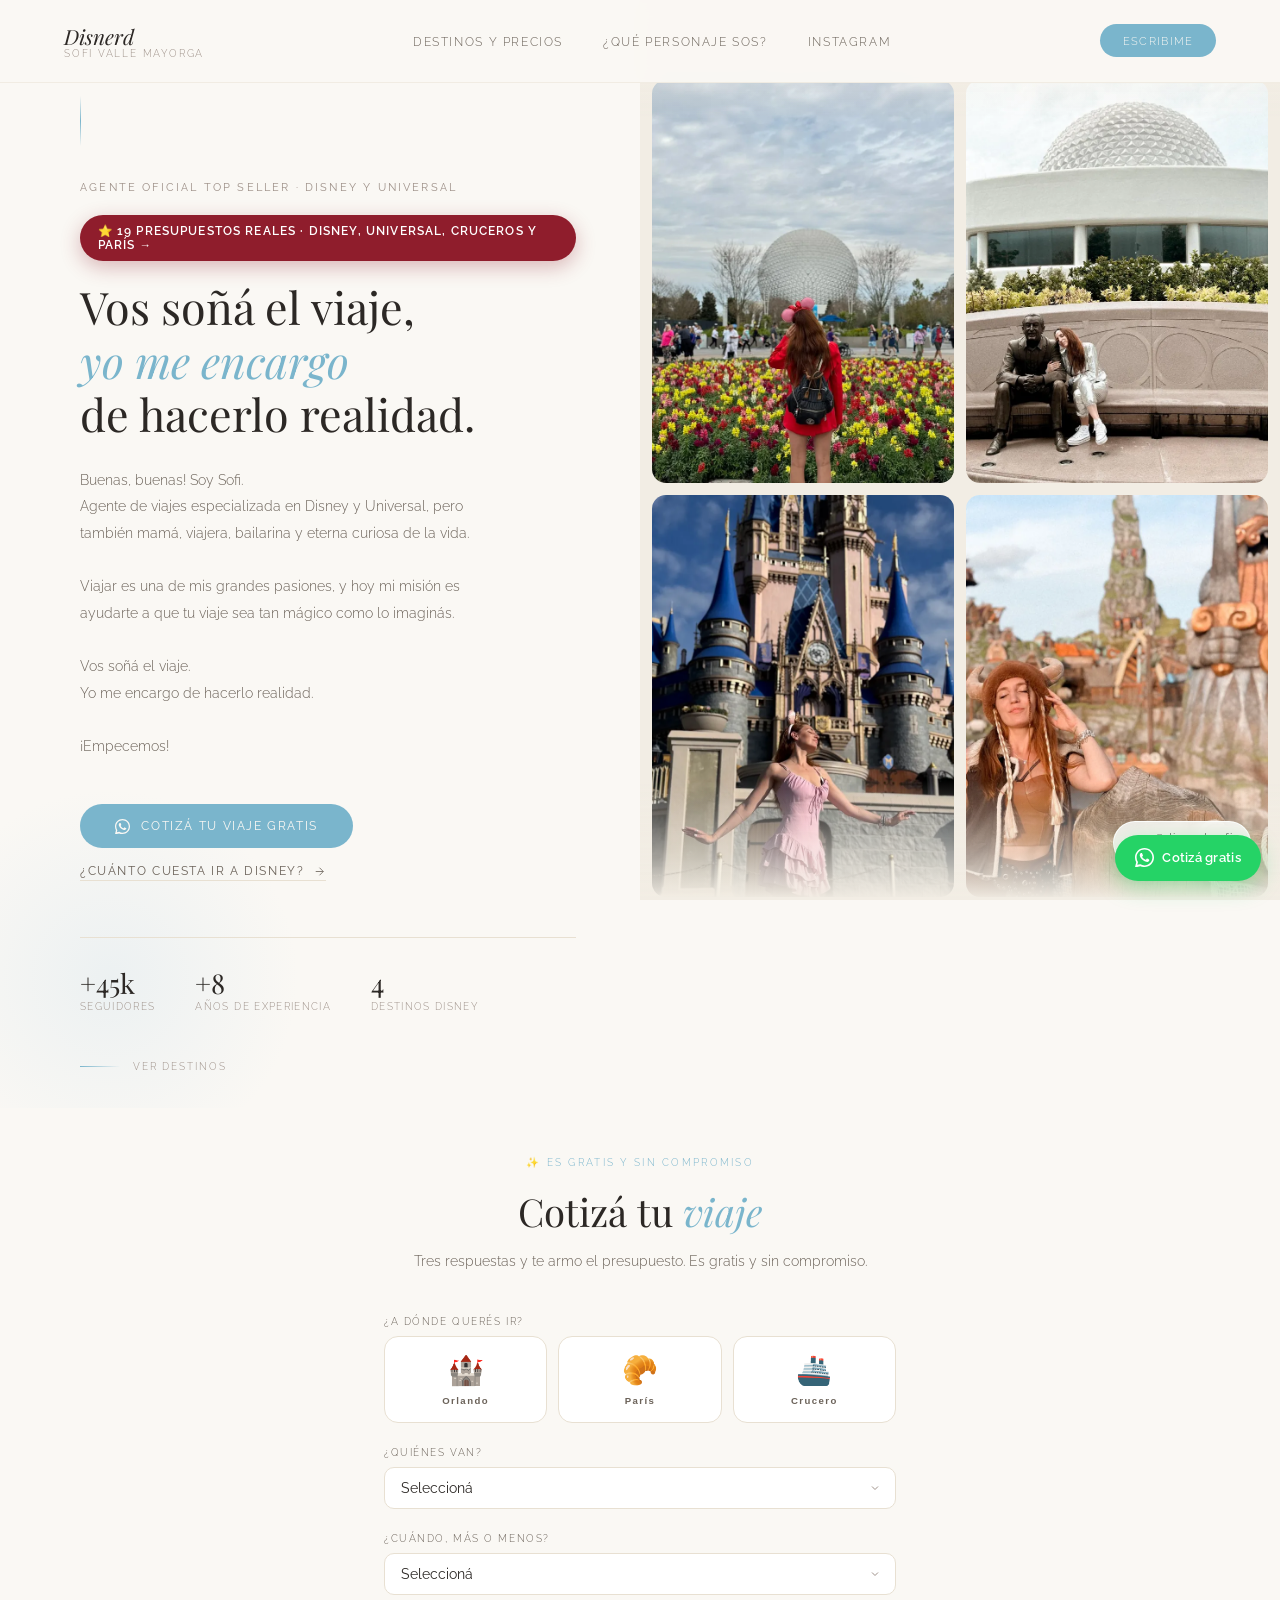
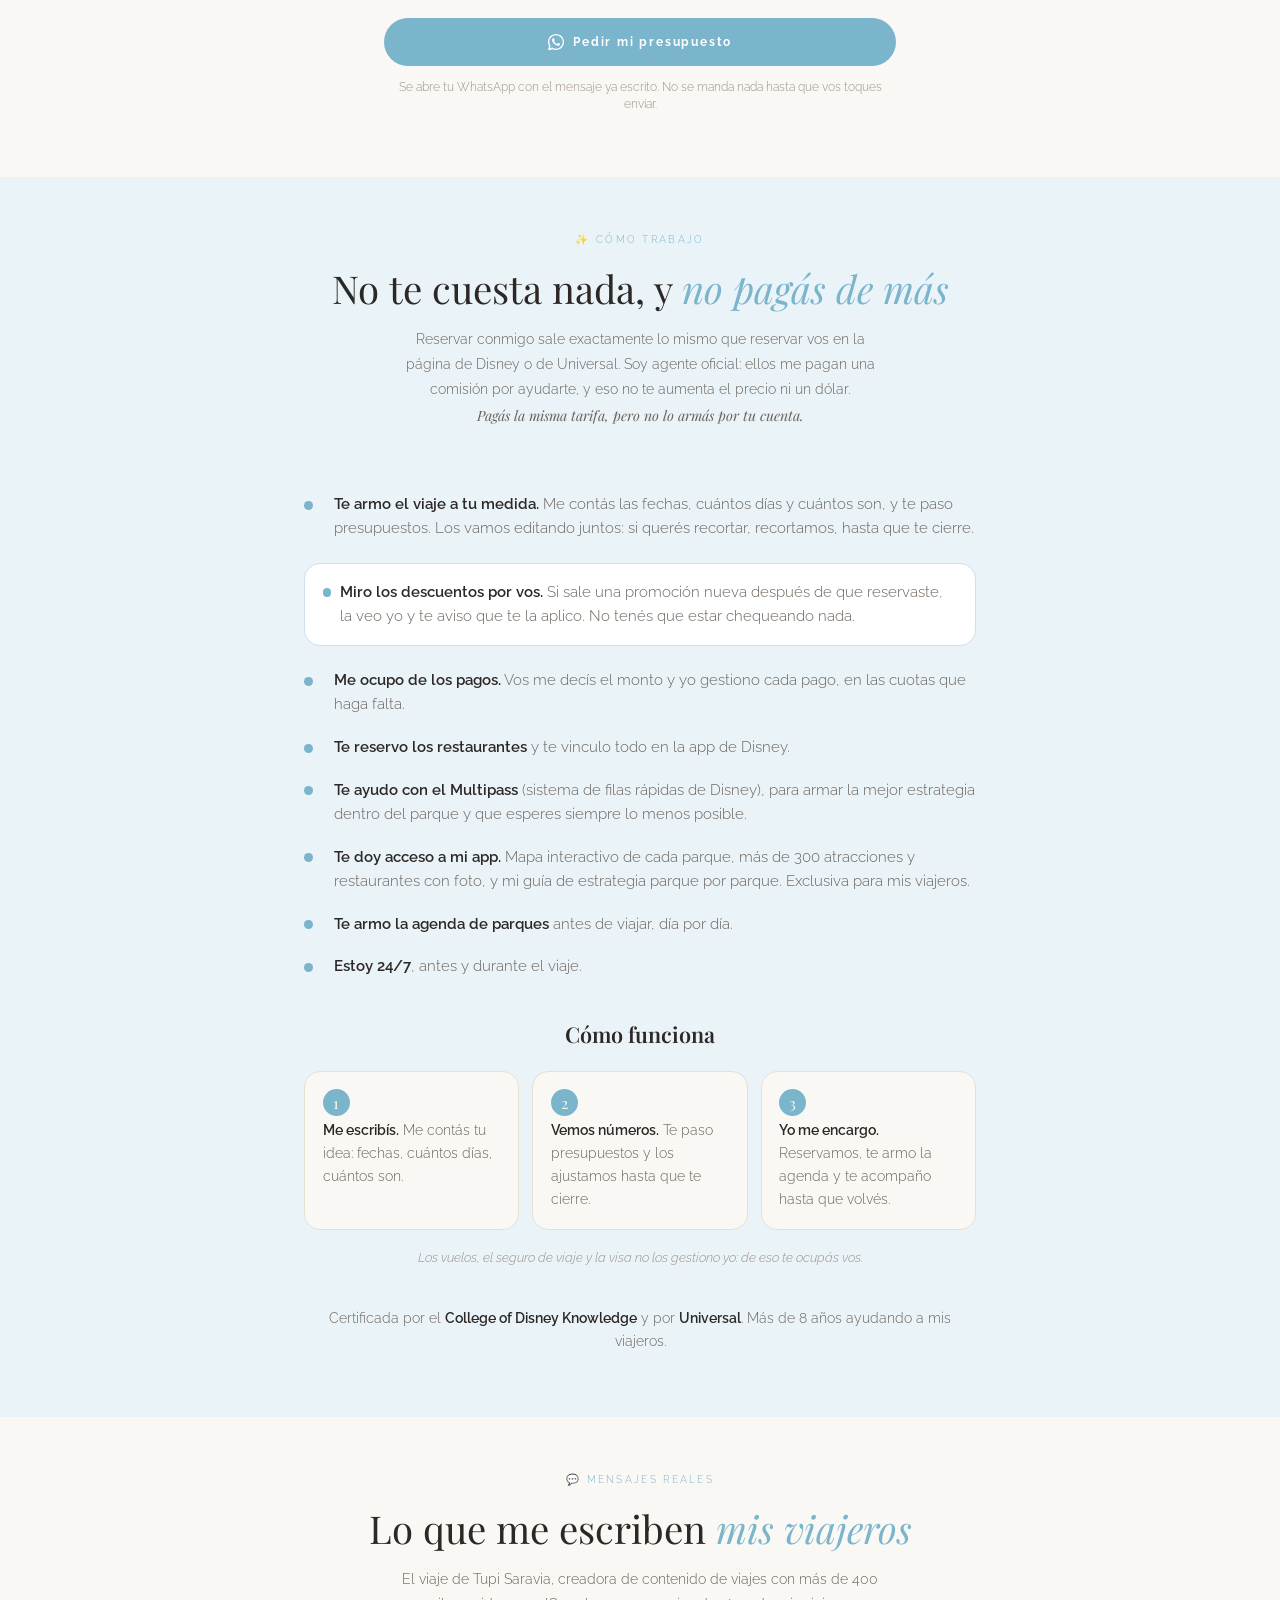
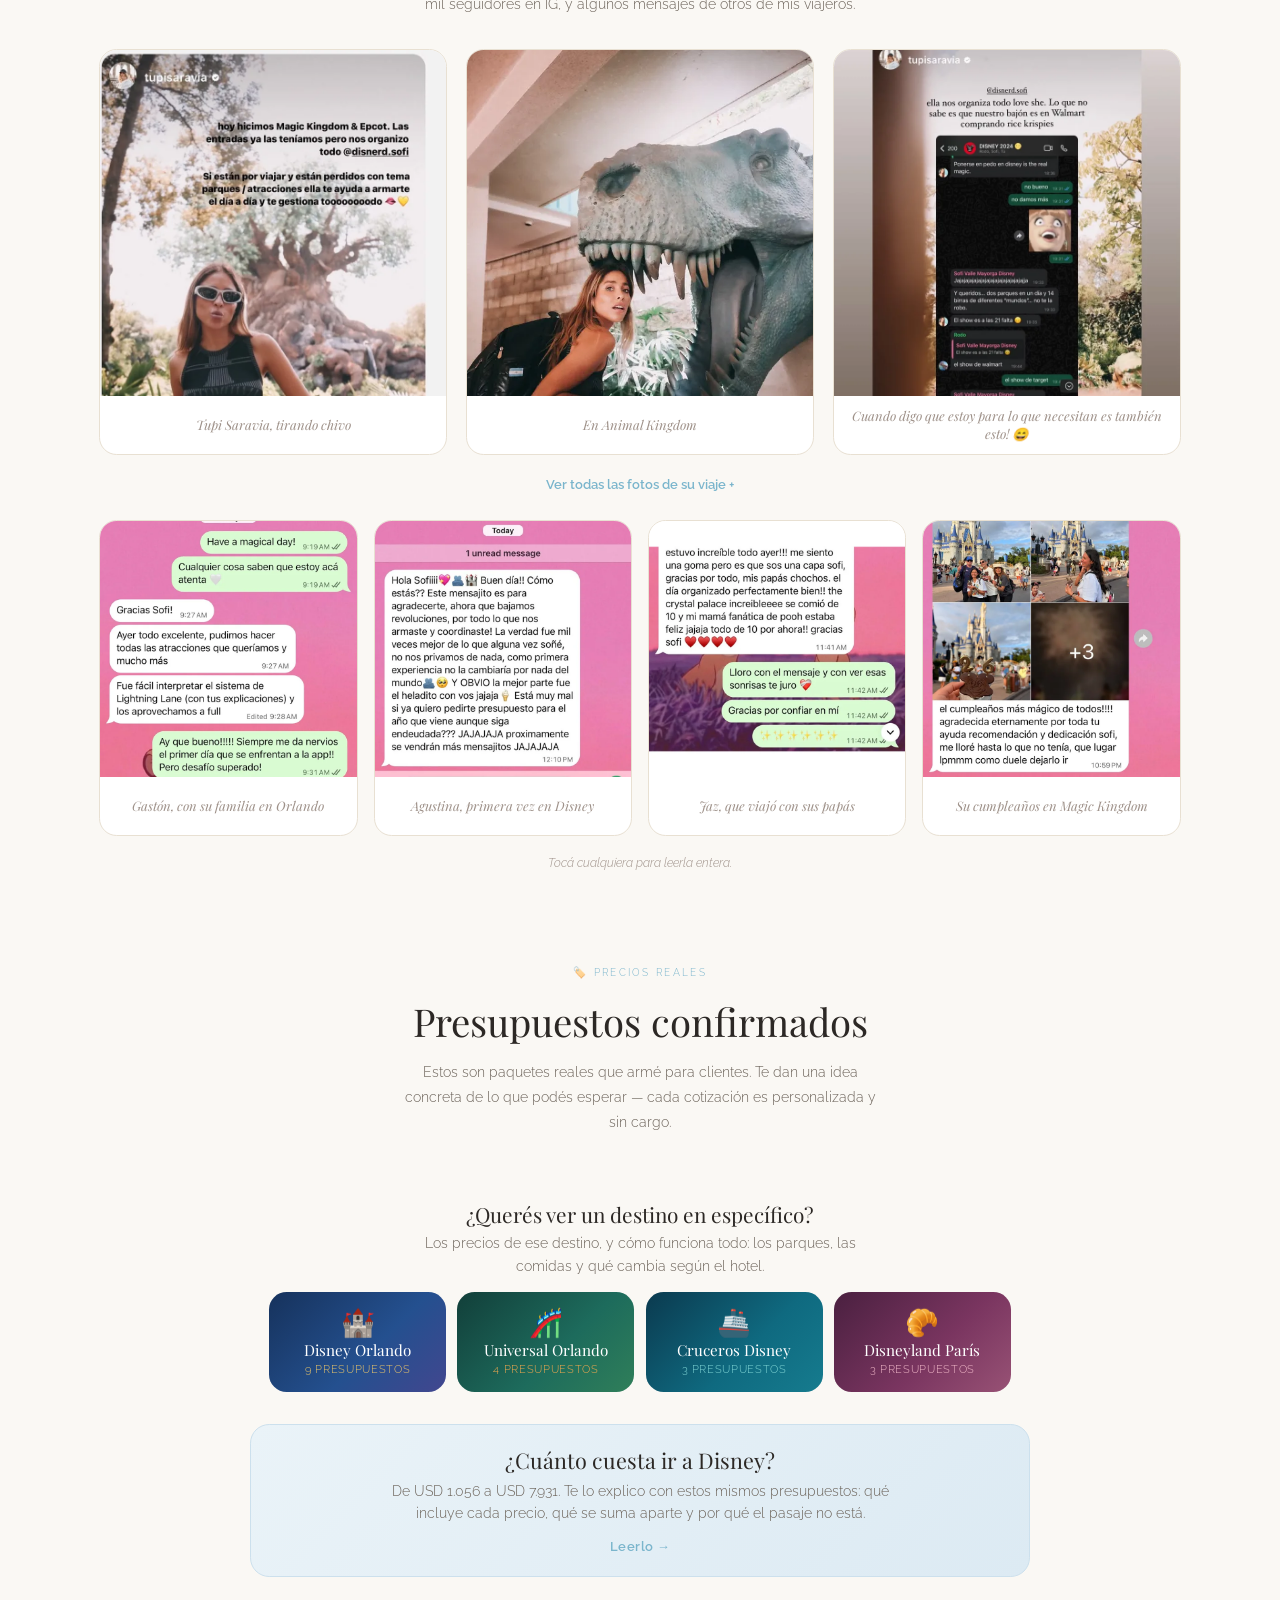
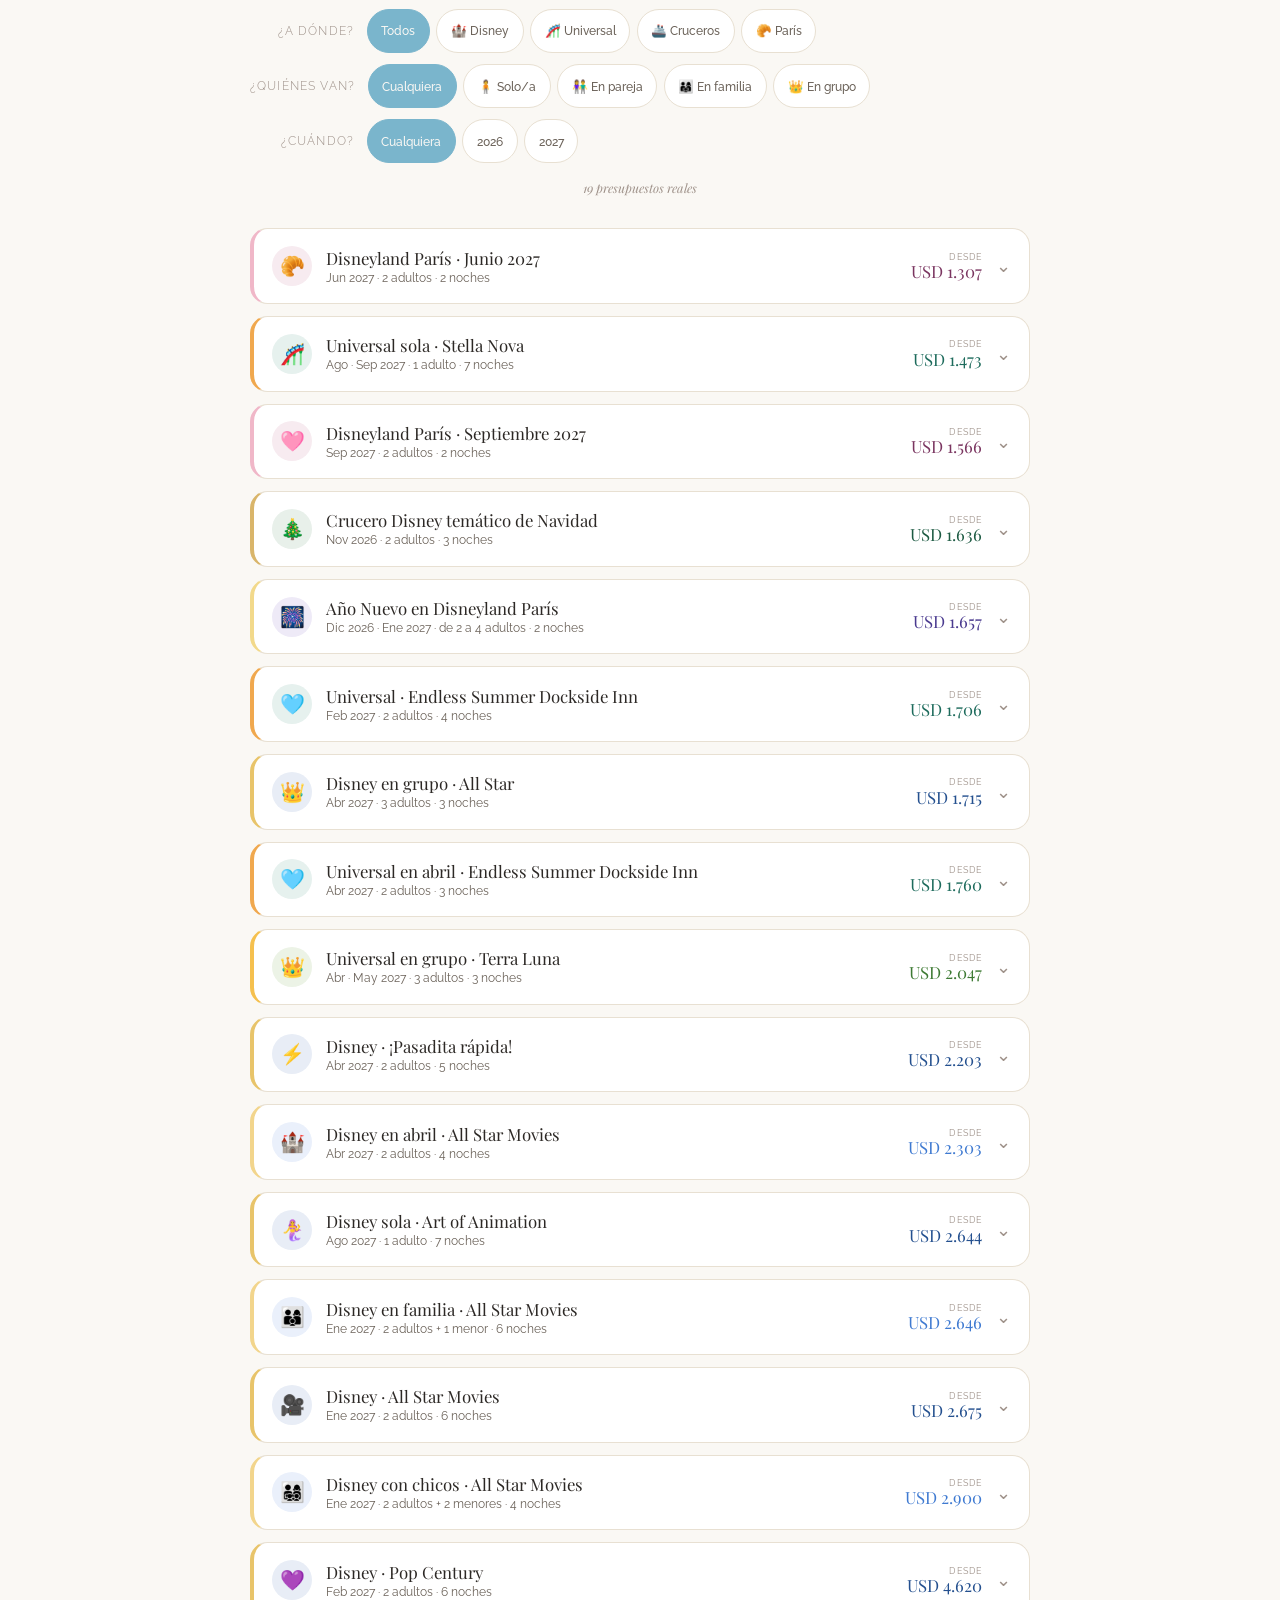
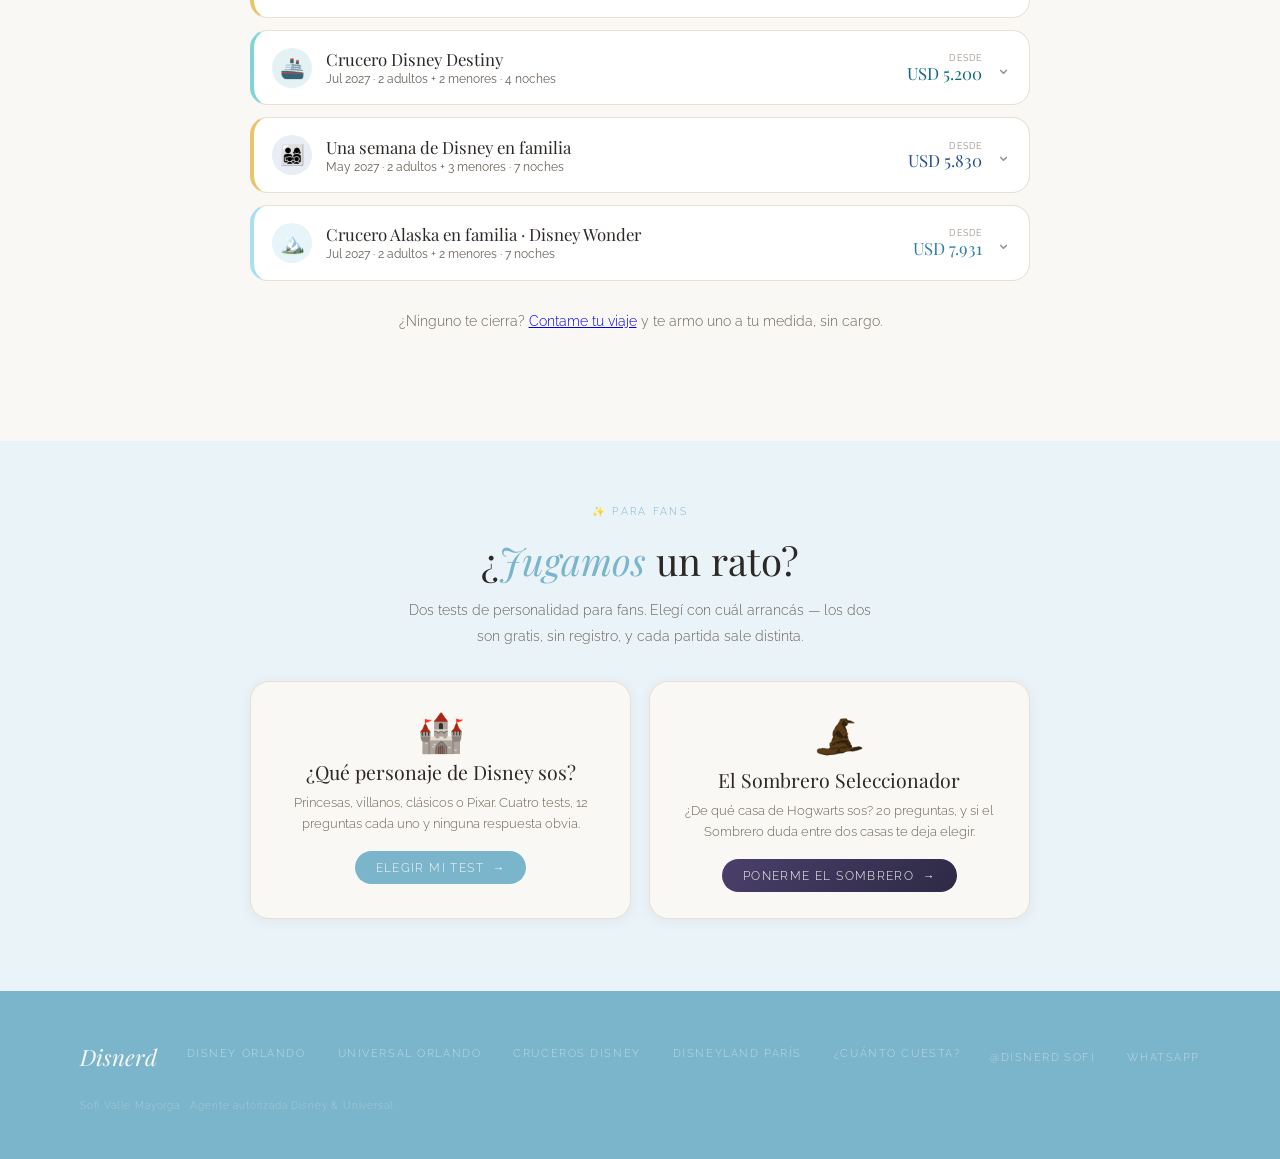
==== commit 1872e870: "Doy de baja 1 presupuesto vencido: paris-noviembre" ====
--- a/index.html
+++ b/index.html
@@ -902,7 +902,7 @@
     <div class="blob-left"></div>
     <div class="deco-line"></div>
     <p class="eyebrow">Agente oficial top seller · Disney y Universal</p>
-    <a href="#precios" class="feat-link">⭐ 20 presupuestos reales · Disney, Universal, cruceros y París →</a>
+    <a href="#precios" class="feat-link">⭐ 19 presupuestos reales · Disney, Universal, cruceros y París →</a>
     <h1 class="hero-title">
       Vos soñá el viaje,<br/>
       <em>yo me encargo</em><br/>
@@ -917,7 +917,7 @@
       ¡Empecemos!
     </p>
     <div class="cta-group">
-      <a href="https://wa.me/5491132924274?text=Hola%20Sofi!%20Vi%20tu%20página%20y%20quiero%20cotizar%20mi%20viaje%20a%20Disney" class="btn-wa">
+      <a href="#cotiza" class="btn-wa" id="hero-cotizar">
         <svg width="15" height="15" viewBox="0 0 24 24" fill="currentColor"><path d="M17.472 14.382c-.297-.149-1.758-.867-2.03-.967-.273-.099-.471-.148-.67.15-.197.297-.767.966-.94 1.164-.173.199-.347.223-.644.075-.297-.15-1.255-.463-2.39-1.475-.883-.788-1.48-1.761-1.653-2.059-.173-.297-.018-.458.13-.606.134-.133.298-.347.446-.52.149-.174.198-.298.298-.497.099-.198.05-.371-.025-.52-.075-.149-.669-1.612-.916-2.207-.242-.579-.487-.5-.669-.51-.173-.008-.371-.01-.57-.01-.198 0-.52.074-.792.372-.272.297-1.04 1.016-1.04 2.479 0 1.462 1.065 2.875 1.213 3.074.149.198 2.096 3.2 5.077 4.487.709.306 1.262.489 1.694.625.712.227 1.36.195 1.871.118.571-.085 1.758-.719 2.006-1.413.248-.694.248-1.289.173-1.413-.074-.124-.272-.198-.57-.347z"/><path d="M12 0C5.373 0 0 5.373 0 12c0 2.136.558 4.136 1.535 5.874L.057 23.882a.5.5 0 0 0 .61.61l6.008-1.478A11.95 11.95 0 0 0 12 24c6.627 0 12-5.373 12-12S18.627 0 12 0zm0 22a10 10 0 0 1-5.13-1.406l-.367-.22-3.566.878.893-3.458-.24-.377A9.96 9.96 0 0 1 2 12C2 6.477 6.477 2 12 2s10 4.477 10 10-4.477 10-10 10z"/></svg>
         Cotizá tu viaje gratis
       </a>
